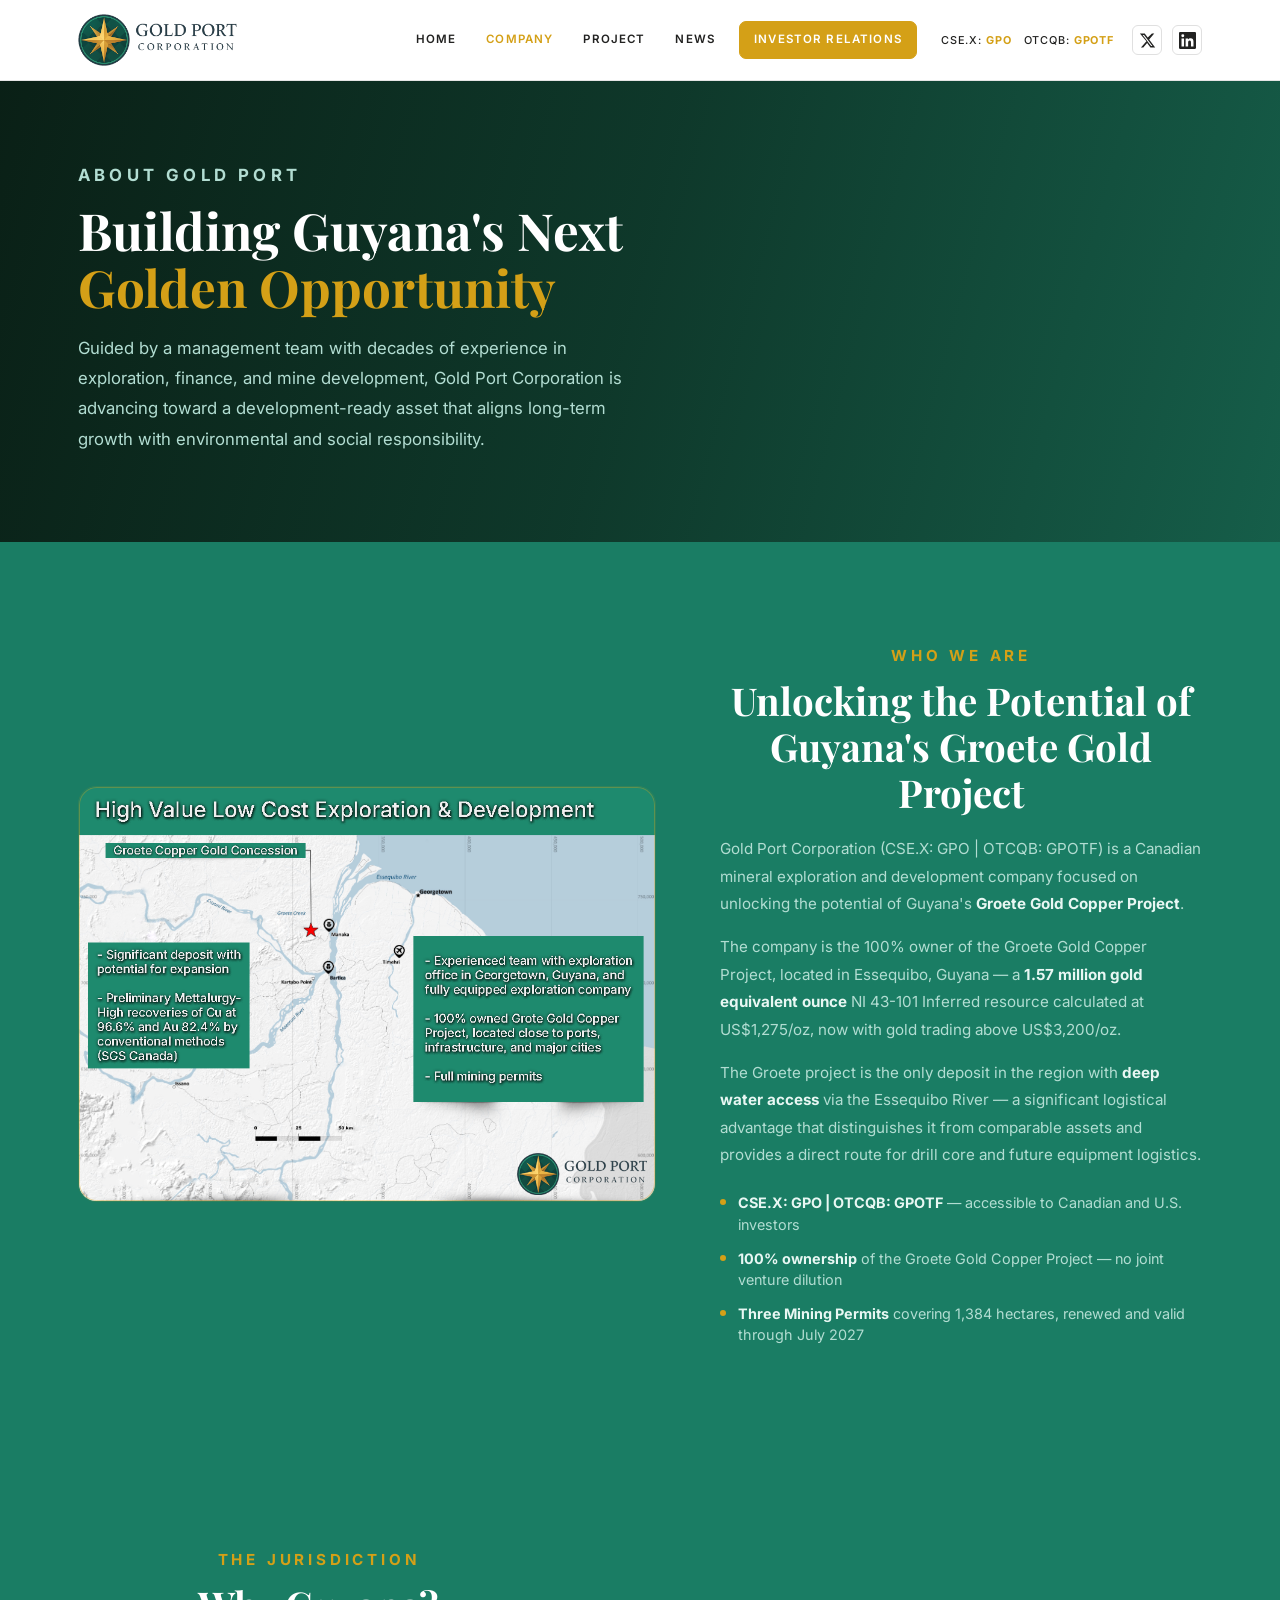
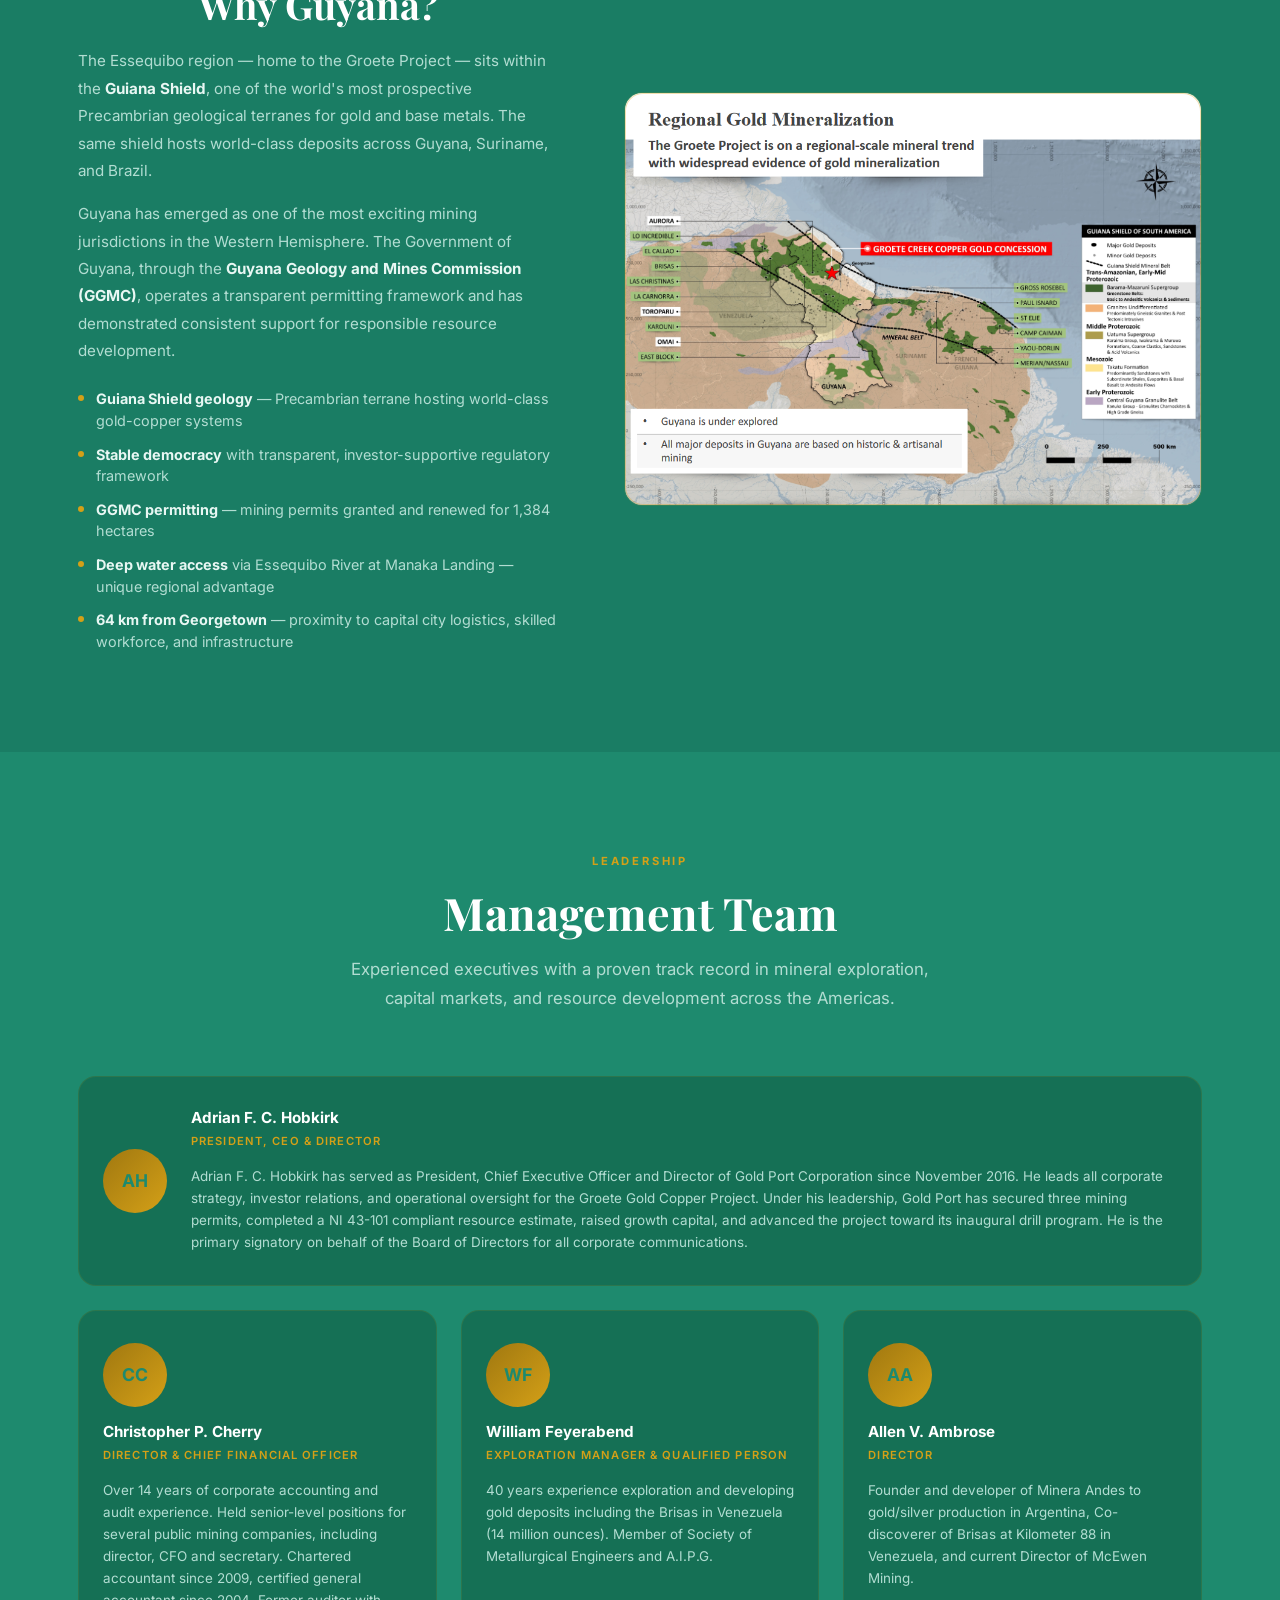
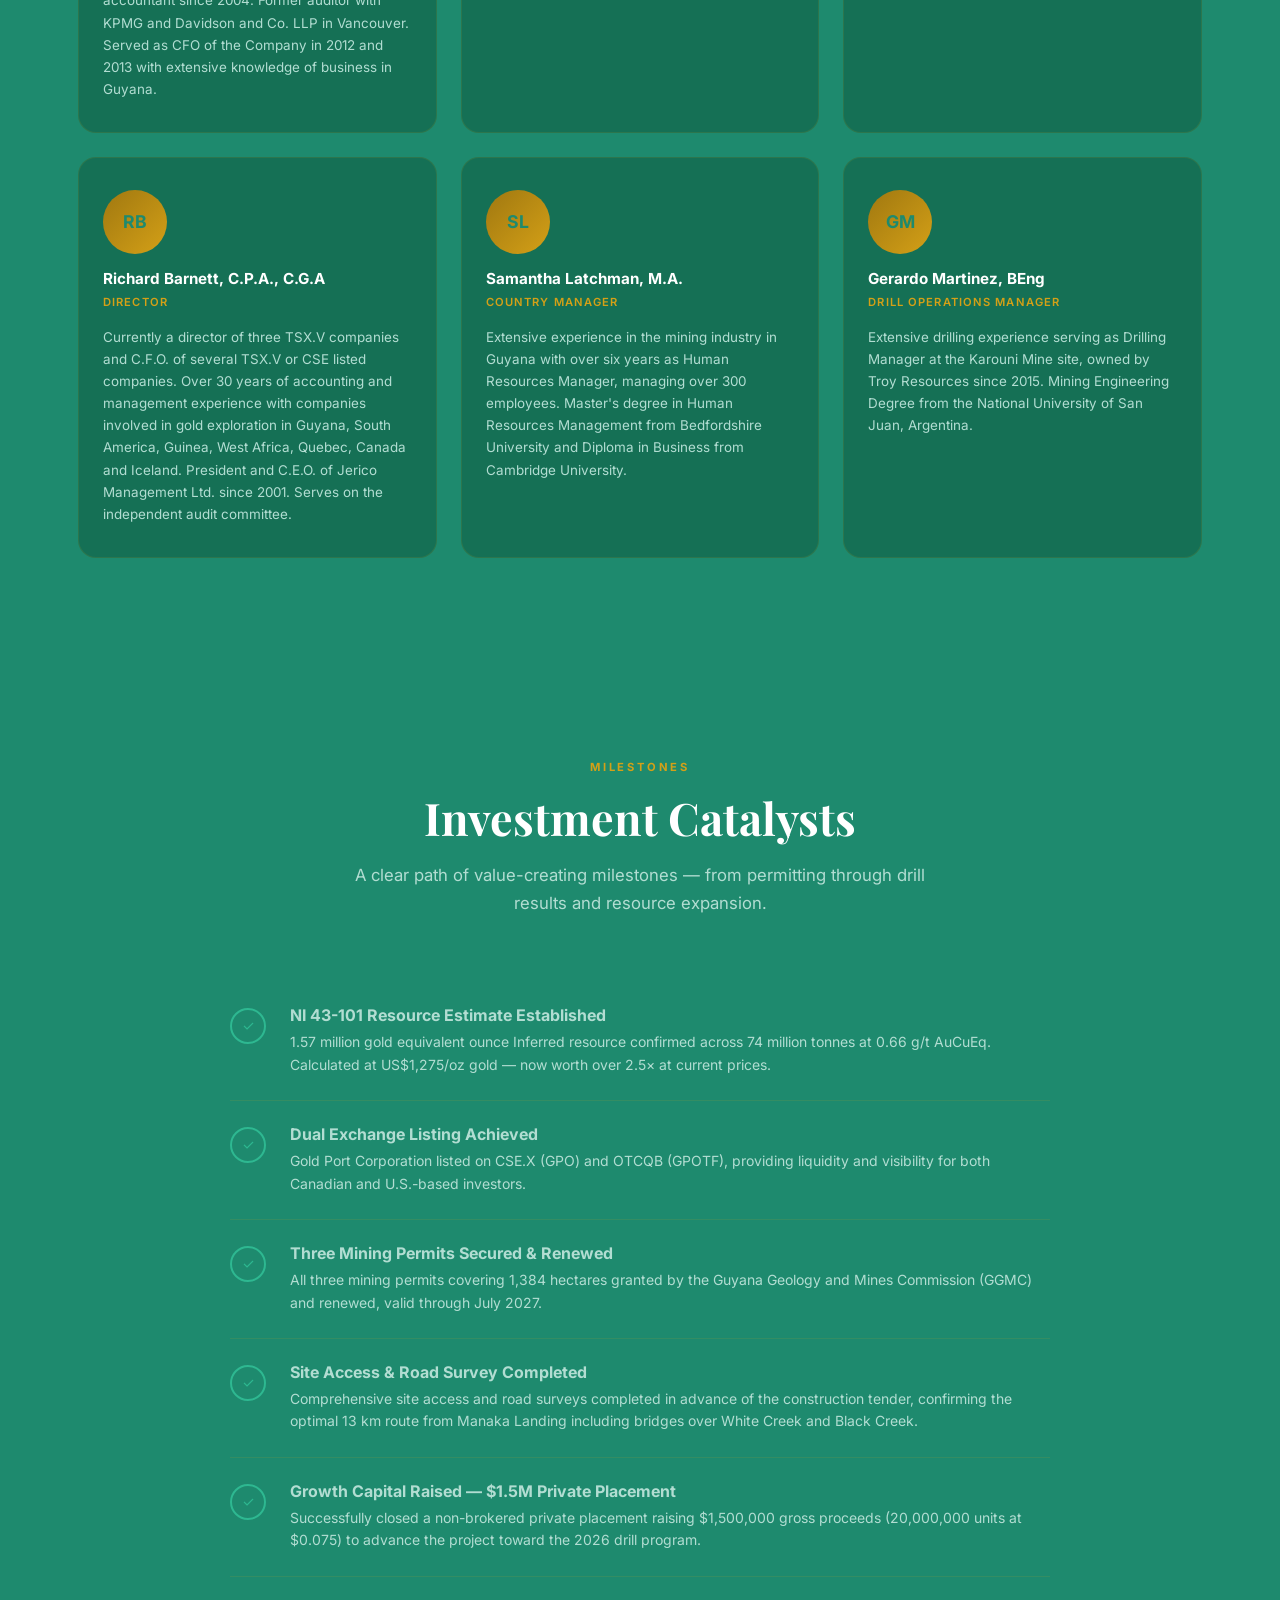
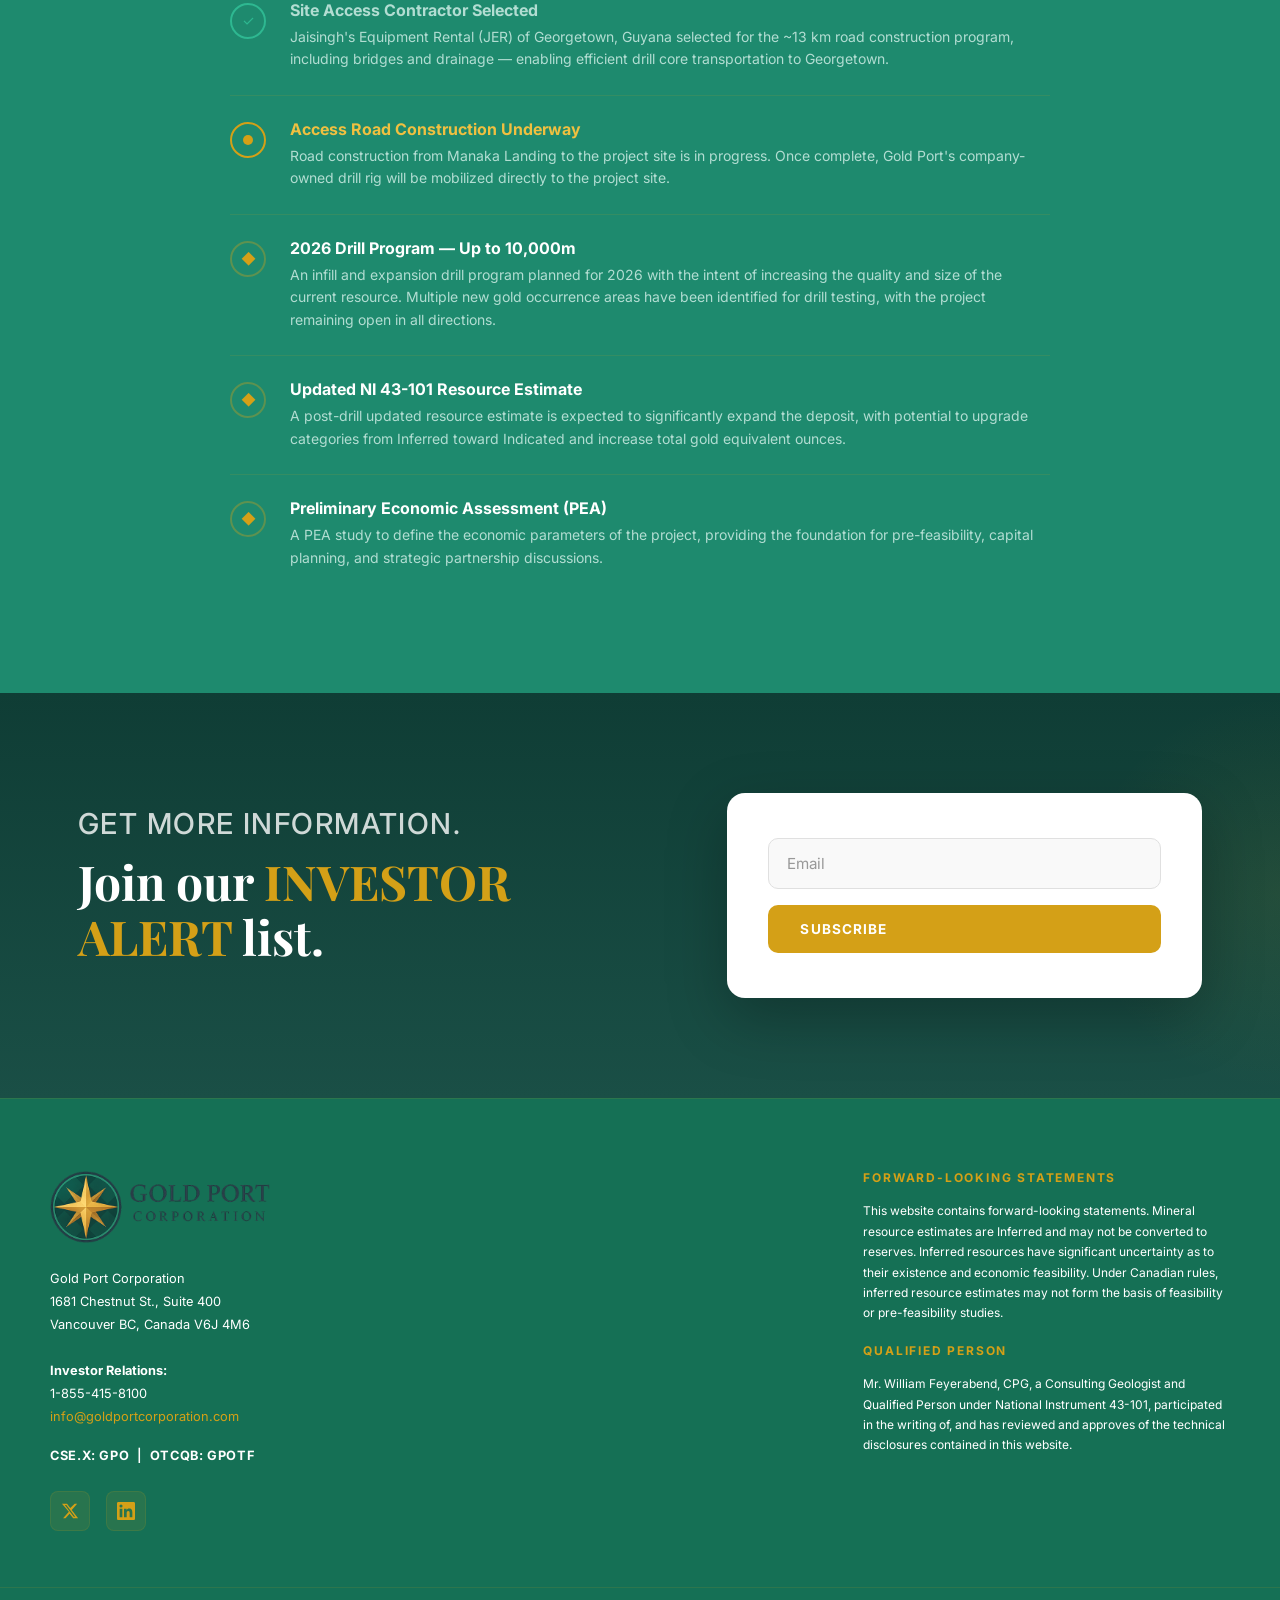
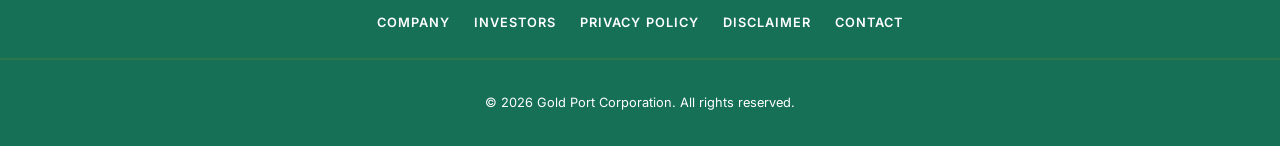
==== company.html @ 893bbd2f "Initial commit: Goldport website" ====
<!DOCTYPE html>
<html lang="en">
<head>
  <meta charset="UTF-8" />
  <meta name="viewport" content="width=device-width, initial-scale=1.0" />
  <title>Company | GOLDPORT CORPORATION | Guyana Gold | Junior Mining Exploration</title>
  <meta name="description" content="Gold Port Corporation — building a world-class gold-copper company in Guyana's Essequibo region. Meet the management team and learn about our investment catalysts." />
  <link rel="preconnect" href="https://fonts.googleapis.com" />
  <link rel="preconnect" href="https://fonts.gstatic.com" crossorigin />
  <link href="https://fonts.googleapis.com/css2?family=Inter:wght@300;400;500;600;700&family=Playfair+Display:wght@600;700;800&display=swap" rel="stylesheet" />
  <link rel="stylesheet" href="style.css" />
</head>
<body>

  <!-- HEADER -->
  <header class="site-header" id="site-header">
    <div class="container header-inner">
      <a href="index.html" class="logo">
        <img src="Logo.png" alt="Gold Port Corporation" height="52" />
      </a>
      <nav class="main-nav" id="main-nav">
        <ul>
          <li><a href="index.html">Home</a></li>
          <li><a href="company.html" class="active">Company</a></li>
          <li><a href="projects.html">Project</a></li>
          <li><a href="news.html">News</a></li>
          <li><a href="contact.html" class="nav-cta">Investor Relations</a></li>
        </ul>
      </nav>
      <div class="header-right">
        <div class="header-stocks">
          <span>CSE.X: <strong>GPO</strong></span>
          <span>OTCQB: <strong>GPOTF</strong></span>
        </div>
        <div class="header-socials">
          <a href="https://twitter.com/goldportcorp" target="_blank" rel="noopener" aria-label="X / Twitter">
            <svg width="17" height="17" viewBox="0 0 24 24" fill="currentColor"><path d="M18.244 2.25h3.308l-7.227 8.26 8.502 11.24H16.17l-4.714-6.231-5.401 6.231H2.746l7.73-8.835L1.254 2.25H8.08l4.259 5.63L18.244 2.25Zm-1.161 17.52h1.833L7.084 4.126H5.117L17.083 19.77Z"/></svg>
          </a>
          <a href="https://linkedin.com/company/goldport-corporation" target="_blank" rel="noopener" aria-label="LinkedIn">
            <svg width="17" height="17" viewBox="0 0 24 24" fill="currentColor"><path d="M20.447 20.452h-3.554v-5.569c0-1.328-.027-3.037-1.852-3.037-1.853 0-2.136 1.445-2.136 2.939v5.667H9.351V9h3.414v1.561h.046c.477-.9 1.637-1.85 3.37-1.85 3.601 0 4.267 2.37 4.267 5.455v6.286ZM5.337 7.433a2.062 2.062 0 0 1-2.063-2.065 2.064 2.064 0 1 1 2.063 2.065Zm1.782 13.019H3.555V9h3.564v11.452ZM22.225 0H1.771C.792 0 0 .774 0 1.729v20.542C0 23.227.792 24 1.771 24h20.451C23.2 24 24 23.227 24 22.271V1.729C24 .774 23.2 0 22.222 0h.003Z"/></svg>
          </a>
        </div>
      </div>
      <button class="nav-toggle" id="nav-toggle" aria-label="Open menu">
        <span></span><span></span><span></span>
      </button>
    </div>
  </header>

  <!-- PAGE HERO -->
  <section class="page-hero">
    <div class="page-hero-bg">
      <img src="https://images.unsplash.com/photo-1516026672322-bc52d61a55d5?w=1600&q=80&auto=format&fit=crop" alt="Essequibo River, Guyana" loading="eager" class="clickable-image" data-modal="modal-hero-company" style="cursor: pointer;" />
      <div class="page-hero-overlay"></div>
    </div>
    <div class="container page-hero-content">
      <p class="eyebrow">About Gold Port</p>
      <h1>Building Guyana's Next<br><span class="gold-text">Golden Opportunity</span></h1>
      <p>Guided by a management team with decades of experience in exploration, finance, and mine development, Gold Port Corporation is advancing toward a development-ready asset that aligns long-term growth with environmental and social responsibility.</p>
    </div>
  </section>

  <!-- ABOUT -->
  <section class="section guyana" id="about">
    <div class="container">
      <div class="guyana-layout">
        <div class="guyana-img-wrap">
          <img src="GPO-Regional-Deposits-updated (1).png" alt="Regional Deposits Map" loading="lazy" style="max-width: 100%; height: auto; object-fit: contain; cursor: pointer;" class="clickable-image" data-modal="deposits-modal" />
        </div>
        <!-- Deposits Modal -->
        <div id="deposits-modal" class="modal">
          <span class="modal-close">&times;</span>
          <img class="modal-content" src="GPO-Regional-Deposits-updated (1).png" alt="Regional Deposits Map" />
        </div>
        <div class="guyana-text">
          <p class="eyebrow">Who We Are</p>
          <h2>Unlocking the Potential of Guyana's Groete Gold Project</h2>
          <p>Gold Port Corporation (CSE.X: GPO | OTCQB: GPOTF) is a Canadian mineral exploration and development company focused on unlocking the potential of Guyana's <strong>Groete Gold Copper Project</strong>.</p>
          <p>The company is the 100% owner of the Groete Gold Copper Project, located in Essequibo, Guyana — a <strong>1.57 million gold equivalent ounce</strong> NI 43-101 Inferred resource calculated at US$1,275/oz, now with gold trading above US$3,200/oz.</p>
          <p>The Groete project is the only deposit in the region with <strong>deep water access</strong> via the Essequibo River — a significant logistical advantage that distinguishes it from comparable assets and provides a direct route for drill core and future equipment logistics.</p>
          <div class="guyana-bullets">
            <div class="g-bullet"><span class="g-bullet-dot"></span><span><strong>CSE.X: GPO | OTCQB: GPOTF</strong> — accessible to Canadian and U.S. investors</span></div>
            <div class="g-bullet"><span class="g-bullet-dot"></span><span><strong>100% ownership</strong> of the Groete Gold Copper Project — no joint venture dilution</span></div>
            <div class="g-bullet"><span class="g-bullet-dot"></span><span><strong>Three Mining Permits</strong> covering 1,384 hectares, renewed and valid through July 2027</span></div>
          </div>
        </div>
      </div>
    </div>
  </section>

  <!-- GUYANA JURISDICTION -->
  <section class="section dark-section" id="guyana">
    <div class="container">
      <div class="guyana-layout" style="direction:rtl">
        <div class="guyana-img-wrap" style="direction:ltr">
          <img src="GPO-Regional-Gold-Mineralization.png" alt="Regional Gold Mineralization Map" loading="lazy" style="max-width: 100%; height: auto; object-fit: contain; cursor: pointer;" class="clickable-image" data-modal="image-modal" />
        </div>
        <!-- Image Modal -->
        <div id="image-modal" class="modal">
          <span class="modal-close">&times;</span>
          <img class="modal-content" src="GPO-Regional-Gold-Mineralization.png" alt="Regional Gold Mineralization Map" />
        </div>
        <div class="guyana-text" style="direction:ltr">
          <p class="eyebrow">The Jurisdiction</p>
          <h2>Why Guyana?</h2>
          <p>The Essequibo region — home to the Groete Project — sits within the <strong>Guiana Shield</strong>, one of the world's most prospective Precambrian geological terranes for gold and base metals. The same shield hosts world-class deposits across Guyana, Suriname, and Brazil.</p>
          <p>Guyana has emerged as one of the most exciting mining jurisdictions in the Western Hemisphere. The Government of Guyana, through the <strong>Guyana Geology and Mines Commission (GGMC)</strong>, operates a transparent permitting framework and has demonstrated consistent support for responsible resource development.</p>
          <div class="guyana-bullets">
            <div class="g-bullet"><span class="g-bullet-dot"></span><span><strong>Guiana Shield geology</strong> — Precambrian terrane hosting world-class gold-copper systems</span></div>
            <div class="g-bullet"><span class="g-bullet-dot"></span><span><strong>Stable democracy</strong> with transparent, investor-supportive regulatory framework</span></div>
            <div class="g-bullet"><span class="g-bullet-dot"></span><span><strong>GGMC permitting</strong> — mining permits granted and renewed for 1,384 hectares</span></div>
            <div class="g-bullet"><span class="g-bullet-dot"></span><span><strong>Deep water access</strong> via Essequibo River at Manaka Landing — unique regional advantage</span></div>
            <div class="g-bullet"><span class="g-bullet-dot"></span><span><strong>64 km from Georgetown</strong> — proximity to capital city logistics, skilled workforce, and infrastructure</span></div>
          </div>
        </div>
      </div>
    </div>
  </section>

  <!-- MANAGEMENT TEAM -->
  <section class="section" id="team">
    <div class="container">
      <div class="section-header">
        <p class="eyebrow">Leadership</p>
        <h2>Management Team</h2>
        <p class="section-lead">Experienced executives with a proven track record in mineral exploration, capital markets, and resource development across the Americas.</p>
      </div>
      <div class="team-grid">
        <!-- CEO - wide card -->
        <div class="team-card wide-card">
          <div class="team-avatar">AH</div>
          <div>
            <h3>Adrian F. C. Hobkirk</h3>
            <span class="team-role">President, CEO &amp; Director</span>
            <p class="team-bio">Adrian F. C. Hobkirk has served as President, Chief Executive Officer and Director of Gold Port Corporation since November 2016. He leads all corporate strategy, investor relations, and operational oversight for the Groete Gold Copper Project. Under his leadership, Gold Port has secured three mining permits, completed a NI 43-101 compliant resource estimate, raised growth capital, and advanced the project toward its inaugural drill program. He is the primary signatory on behalf of the Board of Directors for all corporate communications.</p>
          </div>
        </div>
        <!-- Christopher P. Cherry CFO -->
        <div class="team-card">
          <div class="team-avatar">CC</div>
          <h3>Christopher P. Cherry</h3>
          <span class="team-role">Director &amp; Chief Financial Officer</span>
          <p class="team-bio">Over 14 years of corporate accounting and audit experience. Held senior-level positions for several public mining companies, including director, CFO and secretary. Chartered accountant since 2009, certified general accountant since 2004. Former auditor with KPMG and Davidson and Co. LLP in Vancouver. Served as CFO of the Company in 2012 and 2013 with extensive knowledge of business in Guyana.</p>
        </div>
        <!-- Exploration Manager & QP -->
        <div class="team-card">
          <div class="team-avatar">WF</div>
          <h3>William Feyerabend</h3>
          <span class="team-role">Exploration Manager &amp; Qualified Person</span>
          <p class="team-bio">40 years experience exploration and developing gold deposits including the Brisas in Venezuela (14 million ounces). Member of Society of Metallurgical Engineers and A.I.P.G.</p>
        </div>
        <!-- Allen V. Ambrose Director -->
        <div class="team-card">
          <div class="team-avatar">AA</div>
          <h3>Allen V. Ambrose</h3>
          <span class="team-role">Director</span>
          <p class="team-bio">Founder and developer of Minera Andes to gold/silver production in Argentina, Co-discoverer of Brisas at Kilometer 88 in Venezuela, and current Director of McEwen Mining.</p>
        </div>
        <!-- Richard Barnett Director -->
        <div class="team-card">
          <div class="team-avatar">RB</div>
          <h3>Richard Barnett, C.P.A., C.G.A</h3>
          <span class="team-role">Director</span>
          <p class="team-bio">Currently a director of three TSX.V companies and C.F.O. of several TSX.V or CSE listed companies. Over 30 years of accounting and management experience with companies involved in gold exploration in Guyana, South America, Guinea, West Africa, Quebec, Canada and Iceland. President and C.E.O. of Jerico Management Ltd. since 2001. Serves on the independent audit committee.</p>
        </div>
        <!-- Samantha Latchman Country Manager -->
        <div class="team-card">
          <div class="team-avatar">SL</div>
          <h3>Samantha Latchman, M.A.</h3>
          <span class="team-role">Country Manager</span>
          <p class="team-bio">Extensive experience in the mining industry in Guyana with over six years as Human Resources Manager, managing over 300 employees. Master's degree in Human Resources Management from Bedfordshire University and Diploma in Business from Cambridge University.</p>
        </div>
        <!-- Gerardo Martinez Drill Manager -->
        <div class="team-card">
          <div class="team-avatar">GM</div>
          <h3>Gerardo Martinez, BEng</h3>
          <span class="team-role">Drill Operations Manager</span>
          <p class="team-bio">Extensive drilling experience serving as Drilling Manager at the Karouni Mine site, owned by Troy Resources since 2015. Mining Engineering Degree from the National University of San Juan, Argentina.</p>
        </div>
      </div>
    </div>
  </section>

  <!-- CATALYSTS -->
  <section class="section dark-section catalysts" id="catalysts">
    <div class="container">
      <div class="section-header">
        <p class="eyebrow">Milestones</p>
        <h2>Investment Catalysts</h2>
        <p class="section-lead">A clear path of value-creating milestones — from permitting through drill results and resource expansion.</p>
      </div>
      <div class="catalyst-list">
        <div class="cat-item completed">
          <div class="cat-status">✓</div>
          <div class="cat-body">
            <h4>NI 43-101 Resource Estimate Established</h4>
            <p>1.57 million gold equivalent ounce Inferred resource confirmed across 74 million tonnes at 0.66 g/t AuCuEq. Calculated at US$1,275/oz gold — now worth over 2.5× at current prices.</p>
          </div>
        </div>
        <div class="cat-item completed">
          <div class="cat-status">✓</div>
          <div class="cat-body">
            <h4>Dual Exchange Listing Achieved</h4>
            <p>Gold Port Corporation listed on CSE.X (GPO) and OTCQB (GPOTF), providing liquidity and visibility for both Canadian and U.S.-based investors.</p>
          </div>
        </div>
        <div class="cat-item completed">
          <div class="cat-status">✓</div>
          <div class="cat-body">
            <h4>Three Mining Permits Secured &amp; Renewed</h4>
            <p>All three mining permits covering 1,384 hectares granted by the Guyana Geology and Mines Commission (GGMC) and renewed, valid through July 2027.</p>
          </div>
        </div>
        <div class="cat-item completed">
          <div class="cat-status">✓</div>
          <div class="cat-body">
            <h4>Site Access &amp; Road Survey Completed</h4>
            <p>Comprehensive site access and road surveys completed in advance of the construction tender, confirming the optimal 13 km route from Manaka Landing including bridges over White Creek and Black Creek.</p>
          </div>
        </div>
        <div class="cat-item completed">
          <div class="cat-status">✓</div>
          <div class="cat-body">
            <h4>Growth Capital Raised — $1.5M Private Placement</h4>
            <p>Successfully closed a non-brokered private placement raising $1,500,000 gross proceeds (20,000,000 units at $0.075) to advance the project toward the 2026 drill program.</p>
          </div>
        </div>
        <div class="cat-item completed">
          <div class="cat-status">✓</div>
          <div class="cat-body">
            <h4>Site Access Contractor Selected</h4>
            <p>Jaisingh's Equipment Rental (JER) of Georgetown, Guyana selected for the ~13 km road construction program, including bridges and drainage — enabling efficient drill core transportation to Georgetown.</p>
          </div>
        </div>
        <div class="cat-item active">
          <div class="cat-status"><span class="pulse"></span></div>
          <div class="cat-body">
            <h4>Access Road Construction Underway</h4>
            <p>Road construction from Manaka Landing to the project site is in progress. Once complete, Gold Port's company-owned drill rig will be mobilized directly to the project site.</p>
          </div>
        </div>
        <div class="cat-item upcoming">
          <div class="cat-status">◆</div>
          <div class="cat-body">
            <h4>2026 Drill Program — Up to 10,000m</h4>
            <p>An infill and expansion drill program planned for 2026 with the intent of increasing the quality and size of the current resource. Multiple new gold occurrence areas have been identified for drill testing, with the project remaining open in all directions.</p>
          </div>
        </div>
        <div class="cat-item upcoming">
          <div class="cat-status">◆</div>
          <div class="cat-body">
            <h4>Updated NI 43-101 Resource Estimate</h4>
            <p>A post-drill updated resource estimate is expected to significantly expand the deposit, with potential to upgrade categories from Inferred toward Indicated and increase total gold equivalent ounces.</p>
          </div>
        </div>
        <div class="cat-item upcoming">
          <div class="cat-status">◆</div>
          <div class="cat-body">
            <h4>Preliminary Economic Assessment (PEA)</h4>
            <p>A PEA study to define the economic parameters of the project, providing the foundation for pre-feasibility, capital planning, and strategic partnership discussions.</p>
          </div>
        </div>
      </div>
    </div>
  </section>

  <!-- INVESTOR ALERT SECTION -->
  <section class="investor-alert">
    <div class="container investor-alert-inner">
      <div class="investor-alert-content">
        <h2>Get more information.</h2>
        <h3>Join our <span class="highlight">INVESTOR ALERT</span> list.</h3>
      </div>
      <div class="investor-alert-form">
        <form>
          <input type="email" placeholder="Email" required />
          <button type="submit" class="btn btn-subscribe">SUBSCRIBE</button>
        </form>
      </div>
    </div>
  </section>

  <!-- Hero Image Modal -->
  <div id="modal-hero-company" class="modal">
    <span class="modal-close">&times;</span>
    <img class="modal-content" src="https://images.unsplash.com/photo-1516026672322-bc52d61a55d5?w=1600&q=80&auto=format&fit=crop" alt="Essequibo River, Guyana" />
  </div>

  <!-- FOOTER -->
  <footer class="site-footer">
    <div class="container footer-top">
      <div class="footer-brand">
        <a href="index.html" class="logo"><img src="Logo.png" alt="Gold Port Corporation" /></a>
        <p>Gold Port Corporation<br>1681 Chestnut St., Suite 400<br>Vancouver BC, Canada V6J 4M6<br><br><strong>Investor Relations:</strong><br>1-855-415-8100<br><a href="mailto:info@goldportcorporation.com">info@goldportcorporation.com</a></p>
        <p class="footer-stocks"><strong>CSE.X: GPO</strong> &nbsp;|&nbsp; <strong>OTCQB: GPOTF</strong></p>
        <div class="footer-socials">
          <a href="https://twitter.com/goldportcorp" target="_blank" rel="noopener" aria-label="X / Twitter">
            <svg width="17" height="17" viewBox="0 0 24 24" fill="currentColor"><path d="M18.244 2.25h3.308l-7.227 8.26 8.502 11.24H16.17l-4.714-6.231-5.401 6.231H2.746l7.73-8.835L1.254 2.25H8.08l4.259 5.63L18.244 2.25Zm-1.161 17.52h1.833L7.084 4.126H5.117L17.083 19.77Z"/></svg>
          </a>
          <a href="https://linkedin.com/company/goldport-corporation" target="_blank" rel="noopener" aria-label="LinkedIn">
            <svg width="17" height="17" viewBox="0 0 24 24" fill="currentColor"><path d="M20.447 20.452h-3.554v-5.569c0-1.328-.027-3.037-1.852-3.037-1.853 0-2.136 1.445-2.136 2.939v5.667H9.351V9h3.414v1.561h.046c.477-.9 1.637-1.85 3.37-1.85 3.601 0 4.267 2.37 4.267 5.455v6.286ZM5.337 7.433a2.062 2.062 0 0 1-2.063-2.065 2.064 2.064 0 1 1 2.063 2.065Zm1.782 13.019H3.555V9h3.564v11.452ZM22.225 0H1.771C.792 0 0 .774 0 1.729v20.542C0 23.227.792 24 1.771 24h20.451C23.2 24 24 23.227 24 22.271V1.729C24 .774 23.2 0 22.222 0h.003Z"/></svg>
          </a>
        </div>
      </div>
      <div class="footer-col footer-disclaimer-col">
        <h5>Forward-Looking Statements</h5>
        <p>This website contains forward-looking statements. Mineral resource estimates are Inferred and may not be converted to reserves. Inferred resources have significant uncertainty as to their existence and economic feasibility. Under Canadian rules, inferred resource estimates may not form the basis of feasibility or pre-feasibility studies.</p>
        <h5 style="margin-top: 20px;">Qualified Person</h5>
        <p>Mr. William Feyerabend, CPG, a Consulting Geologist and Qualified Person under National Instrument 43-101, participated in the writing of, and has reviewed and approves of the technical disclosures contained in this website.</p>
      </div>
    </div>
    <div class="footer-links-section">
      <div class="container">
        <div class="footer-links">
          <a href="company.html">Company</a>
          <a href="contact.html">Investors</a>
          <a href="#">Privacy Policy</a>
          <a href="#">Disclaimer</a>
          <a href="contact.html">Contact</a>
        </div>
      </div>
    </div>
    <div class="footer-bottom">
      <div class="container">
        <p>&copy; 2026 Gold Port Corporation. All rights reserved.</p>
      </div>
    </div>
  </footer>

  <script src="script.js"></script>
</body>
</html>
---- style.css ----
/* ============================================================
   GOLDPORT CORPORATION — Investor Website
   Color Scheme: Teal Green (#1e8a6e) + Gold
   ============================================================ */

/* ---- Variables ------------------------------------------- */
:root {
  /* Teal-Green Palette — based on #1e8a6e */
  --bg:          #1e8a6e;   /* main background            */
  --bg-2:        #1a7d64;   /* alternate section bg       */
  --bg-3:        #157055;   /* card / input backgrounds   */
  --bg-4:        #22977a;   /* lighter highlight bg       */
  --green-mid:   #1e8a6e;   /* primary brand green        */
  --green-light: #2eb891;   /* hover / lighter teal       */

  /* Golds */
  --gold:        #d4a017;
  --gold-light:  #f0c040;
  --gold-pale:   #fae7a0;
  --gold-dark:   #a07810;
  --gold-muted:  rgba(212,160,23,0.15);

  /* Text — light on teal backgrounds */
  --white:       #ffffff;
  --text:        #e8f7f3;
  --text-muted:  #b2ddd2;
  --text-dim:    #7ec4b4;

  /* Utility */
  --border:      rgba(212,160,23,0.12);
  --border-g:    rgba(212,160,23,0.35);
  --radius:      10px;
  --radius-lg:   18px;
  --shadow:      0 8px 40px rgba(0,0,0,0.5);
  --shadow-g:    0 8px 32px rgba(212,160,23,0.2);

  --font:        'Inter', 'Open Sans', sans-serif;
  --font-serif:  'Playfair Display', Georgia, serif;
  --max:         1180px;
  --ease:        0.25s ease;
}

/* ---- Reset ----------------------------------------------- */
*, *::before, *::after { box-sizing: border-box; margin: 0; padding: 0; }
html { scroll-behavior: smooth; font-size: 16px; }
body {
  font-family: var(--font);
  background: var(--bg);
  color: var(--text);
  line-height: 1.7;
  overflow-x: hidden;
}
a { color: var(--gold); text-decoration: none; transition: color var(--ease); }
a:hover { color: var(--gold-light); }
img { display: block; max-width: 100%; }
ul { list-style: none; }
h1,h2,h3,h4,h5 { line-height: 1.2; color: var(--white); }
h1,h2 { font-family: var(--font-serif); }

/* ---- Layout --------------------------------------------- */
.container {
  max-width: var(--max);
  margin: 0 auto;
  padding: 0 28px;
}
.section { padding: 100px 0; }
.dark-section { background: var(--bg-2); }

/* ---- Section Headers ------------------------------------ */
.section-header { text-align: center; margin-bottom: 64px; }
.eyebrow {
  font-size: 0.7rem;
  font-weight: 700;
  letter-spacing: 0.25em;
  text-transform: uppercase;
  color: var(--gold);
  margin-bottom: 14px;
  display: block;
}
.eyebrow.light { color: var(--gold-light); }
.section-header h2 {
  font-size: clamp(1.9rem, 3.5vw, 2.8rem);
  font-weight: 700;
  margin-bottom: 16px;
}
.section-lead {
  font-size: 1.05rem;
  color: var(--text-muted);
  max-width: 620px;
  margin: 0 auto;
}
.gold-text { color: var(--gold); }
.white-text { color: var(--white); }
.gold { color: var(--gold-light); font-weight: 600; }

/* ---- Buttons -------------------------------------------- */
.btn {
  display: inline-flex;
  align-items: center;
  gap: 8px;
  padding: 16px 40px;
  border-radius: var(--radius);
  font-family: var(--font);
  font-weight: 600;
  font-size: 0.9rem;
  letter-spacing: 0.04em;
  border: 2px solid transparent;
  cursor: pointer;
  transition: all var(--ease);
  white-space: nowrap;
}
.btn-gold {
  background: var(--gold);
  color: var(--white);
  border-color: var(--gold);
  font-weight: 700;
}
.btn-gold:hover {
  background: var(--gold-light);
  border-color: var(--gold-light);
  color: var(--white);
  box-shadow: var(--shadow-g);
  transform: translateY(-2px);
}
.btn-ghost {
  background: transparent;
  color: var(--white);
  border-color: rgba(255,255,255,0.5);
}
.btn-ghost:hover {
  border-color: var(--gold);
  color: var(--gold);
  background: rgba(212,160,23,0.1);
}
.btn-outline {
  background: transparent;
  color: var(--gold);
  border-color: var(--gold);
}
.btn-outline:hover {
  background: var(--gold);
  color: var(--bg);
}
.btn-full { width: 100%; justify-content: center; }
.btn-sm { padding: 10px 22px; font-size: 0.8rem; }

/* ============================================================
   ANNOUNCEMENT BAR
   ============================================================ */
.announcement-bar { display: none; }
.announce-inner {
  display: flex;
  align-items: center;
  justify-content: center;
  gap: 10px;
}
.announce-dot {
  width: 7px; height: 7px;
  border-radius: 50%;
  background: var(--gold);
  flex-shrink: 0;
  animation: pulse-dot 2s infinite;
}
@keyframes pulse-dot {
  0%,100% { opacity: 1; transform: scale(1); }
  50% { opacity: 0.5; transform: scale(0.8); }
}
.announcement-bar p {
  font-size: 0.83rem;
  color: var(--text-muted);
  text-align: center;
}
.announcement-bar p strong { color: var(--gold-light); }
.announcement-bar a { color: var(--gold); font-weight: 600; }

/* ============================================================
   HEADER
   ============================================================ */
.site-header {
  position: fixed;
  top: 0; left: 0; right: 0;
  z-index: 900;
  background: #ffffff;
  border-bottom: 1px solid #e5e5e5;
  transition: all var(--ease);
}
.site-header.scrolled {
  box-shadow: 0 2px 20px rgba(0,0,0,0.1);
  border-bottom-color: #d4a017;
}
.header-inner {
  display: flex;
  align-items: center;
  gap: 24px;
  padding-top: 14px;
  padding-bottom: 14px;
}

/* Logo */
.logo {
  display: flex;
  align-items: center;
  text-decoration: none;
  flex-shrink: 0;
  line-height: 1;
}
.logo svg { display: block; }

/* Nav */
.main-nav { margin-left: auto; }
.main-nav ul { display: flex; align-items: center; gap: 2px; }
.main-nav a {
  display: block;
  padding: 8px 14px;
  font-size: 0.72rem;
  font-weight: 600;
  letter-spacing: 0.1em;
  text-transform: uppercase;
  color: #222221;
  border-radius: 7px;
  transition: all var(--ease);
}
.main-nav a:hover { color: var(--gold); background: rgba(212,160,23,0.08); }
.main-nav a.active { color: var(--gold); }
.nav-cta {
  background: var(--gold) !important;
  border: 1px solid var(--gold) !important;
  color: #fff !important;
  margin-left: 8px !important;
}
.nav-cta:hover {
  background: var(--gold-dark) !important;
  border-color: var(--gold-dark) !important;
  color: #fff !important;
}

/* Header right group */
.header-right {
  display: flex;
  align-items: center;
  gap: 18px;
  flex-shrink: 0;
}

/* Header stocks */
.header-stocks {
  display: flex;
  gap: 12px;
  flex-shrink: 0;
}
.header-stocks span {
  font-size: 0.68rem;
  font-weight: 500;
  letter-spacing: 0.08em;
  text-transform: uppercase;
  color: #222221;
}
.header-stocks strong { color: var(--gold); font-weight: 700; }

/* Social icons */
.header-socials {
  display: flex;
  align-items: center;
  gap: 10px;
}
.header-socials a {
  display: flex;
  align-items: center;
  justify-content: center;
  width: 30px; height: 30px;
  border-radius: 6px;
  color: #222221;
  border: 1px solid #e0e0e0;
  transition: all var(--ease);
}
.header-socials a:hover {
  background: #222221;
  color: #fff;
  border-color: #222221;
}

/* Mobile toggle */
.nav-toggle {
  display: none;
  flex-direction: column;
  gap: 5px;
  background: none;
  border: none;
  cursor: pointer;
  padding: 6px;
  margin-left: auto;
}
.nav-toggle span {
  display: block;
  width: 22px; height: 2px;
  background: var(--gold);
  border-radius: 2px;
  transition: all var(--ease);
}

/* ============================================================
   HERO
   ============================================================ */
.hero {
  position: relative;
  min-height: 100vh;
  display: flex;
  align-items: center;
  padding: 140px 0 100px;
  overflow: hidden;
}
.hero-bg {
  position: absolute;
  inset: 0;
  z-index: 0;
}
.hero-video {
  width: 100%; height: 100%;
  object-fit: cover;
  object-position: center;
  display: block;
}
.hero-img {
  width: 100%; height: 100%;
  object-fit: cover;
  object-position: center;
}
.hero-gradient { display: none; }
.hero-content {
  position: relative;
  z-index: 1;
  max-width: 680px;
  text-align: center;
  margin-left: auto;
  margin-right: auto;
}
.hero-badge {
  display: inline-flex;
  align-items: center;
  gap: 8px;
  background: var(--gold-muted);
  border: 1px solid var(--border-g);
  border-radius: 30px;
  padding: 6px 16px;
  font-size: 0.72rem;
  font-weight: 600;
  letter-spacing: 0.12em;
  color: var(--gold);
  text-transform: uppercase;
  margin-bottom: 24px;
}
.badge-dot {
  width: 6px; height: 6px;
  border-radius: 50%;
  background: var(--gold);
}
.hero-title {
  font-size: clamp(2.4rem, 5.5vw, 4.2rem);
  font-weight: 700;
  line-height: 1.15;
  margin-bottom: 24px;
  letter-spacing: -0.01em;
}
.hero-sub {
  font-size: 1.05rem;
  color: var(--text-muted);
  line-height: 1.8;
  margin-bottom: 40px;
  max-width: 580px;
  margin-left: auto;
  margin-right: auto;
}
.hero-sub strong { color: var(--text); }
.hero-actions { display: flex; gap: 16px; flex-wrap: wrap; margin-bottom: 56px; justify-content: center; }
.hero-stats {
  display: flex;
  align-items: center;
  gap: 0;
  background: rgba(255,255,255,0.03);
  border: 1px solid var(--border);
  border-radius: var(--radius-lg);
  overflow: hidden;
  backdrop-filter: blur(8px);
  max-width: 500px;
  margin: 0 auto;
  padding: 28px 0;
}
.hstat {
  flex: 1;
  padding: 12px 24px;
  text-align: center;
}
.hstat strong {
  display: block;
  font-family: var(--font);
  font-size: 0.95rem;
  font-weight: 600;
  color: var(--text-muted);
  line-height: 1;
  margin-bottom: 8px;
}
.hstat span {
  font-size: 1.6rem;
  font-weight: 700;
  letter-spacing: 0.06em;
  font-family: var(--font-serif);
}
.stock-ticker {
  color: var(--white) !important;
}
.hstat-divider {
  width: 1px;
  height: 50px;
  background: var(--border);
  flex-shrink: 0;
}
.hero-scroll {
  position: absolute;
  bottom: 40px;
  left: 50%;
  transform: translateX(-50%);
  z-index: 1;
  animation: bounce 2.5s ease-in-out infinite;
}
@keyframes bounce {
  0%,100% { transform: translateX(-50%) translateY(0); }
  50% { transform: translateX(-50%) translateY(10px); }
}

/* ============================================================
   THESIS / WHY INVEST
   ============================================================ */
.thesis { background: var(--bg); }
.thesis-grid {
  display: grid;
  grid-template-columns: repeat(2, 1fr);
  gap: 28px;
}
.thesis-card {
  position: relative;
  background: var(--bg-2);
  border: 1px solid var(--border);
  border-radius: var(--radius-lg);
  padding: 40px 36px;
  transition: all var(--ease);
  overflow: hidden;
}
.thesis-card::before {
  content: '';
  position: absolute;
  top: 0; left: 0; right: 0;
  height: 2px;
  background: linear-gradient(90deg, transparent, var(--gold), transparent);
  opacity: 0;
  transition: opacity var(--ease);
}
.thesis-card:hover { border-color: var(--border-g); transform: translateY(-4px); box-shadow: var(--shadow-g); }
.thesis-card:hover::before { opacity: 1; }
.tc-number {
  font-family: var(--font-serif);
  font-size: 4rem;
  font-weight: 700;
  color: var(--border-g);
  line-height: 1;
  margin-bottom: 8px;
}
.tc-icon { margin-bottom: 16px; }
.thesis-card h3 { font-family: var(--font); font-size: 1.15rem; font-weight: 700; margin-bottom: 14px; }
.thesis-card p { font-size: 0.925rem; color: var(--text-muted); line-height: 1.75; }
.thesis-card p strong { color: var(--white); }
.thesis-card p .gold { color: var(--gold-light); font-weight: 600; }

/* ============================================================
   RESOURCE SECTION
   ============================================================ */
.resource-section {
  position: relative;
  padding: 100px 0;
  overflow: hidden;
  text-align: center;
}
.resource-bg {
  position: absolute;
  inset: 0;
}
.resource-img { width: 100%; height: 100%; object-fit: cover; }
.resource-gradient {
  position: absolute;
  inset: 0;
  background: linear-gradient(to bottom,
    rgba(30,138,110,0.94) 0%,
    rgba(30,138,110,0.86) 50%,
    rgba(30,138,110,0.97) 100%);
}
.resource-inner {
  position: relative;
  z-index: 1;
  max-width: 820px;
}
.resource-title {
  font-size: clamp(1.8rem, 4vw, 2.8rem);
  font-weight: 700;
  margin-bottom: 40px;
  line-height: 1.3;
}
.resource-title .gold-text {
  font-size: 1.4em;
  display: block;
  margin-bottom: 8px;
}
.resource-description {
  font-size: 0.95rem;
  color: var(--text-muted);
  line-height: 1.8;
  margin-bottom: 48px;
  max-width: 780px;
  margin-left: auto;
  margin-right: auto;
}
.resource-description .gold-text {
  color: var(--gold);
  font-weight: 600;
}
.resource-chart {
  margin-bottom: 40px;
  border-radius: var(--radius-lg);
  overflow: hidden;
  border: 1px solid var(--border);
}
.chart-container {
  width: 100%;
  height: 400px;
  background: rgba(0,0,0,0.2);
}
.chart-container iframe {
  width: 100% !important;
  height: 100% !important;
  border: none;
}
.resource-note {
  font-size: 0.65rem;
  color: var(--text-dim);
  line-height: 1.6;
  max-width: 780px;
  margin: 24px auto 0;
  text-align: center;
}

/* ============================================================
   PRICE CALLOUT (Deprecated - kept for reference)
   ============================================================ */
.price-callout {
  position: relative;
  padding: 100px 0;
  overflow: hidden;
  text-align: center;
  display: none;
}
.price-callout-bg {
  position: absolute;
  inset: 0;
}
.price-img { width: 100%; height: 100%; object-fit: cover; }
.price-gradient {
  position: absolute;
  inset: 0;
  background: linear-gradient(to bottom,
    rgba(30,138,110,0.94) 0%,
    rgba(30,138,110,0.86) 50%,
    rgba(30,138,110,0.97) 100%);
}
.price-inner {
  position: relative;
  z-index: 1;
}
.price-title {
  font-size: clamp(2rem, 4vw, 3rem);
  font-weight: 700;
  margin-bottom: 56px;
}
.price-compare {
  display: flex;
  align-items: center;
  justify-content: center;
  gap: 40px;
  margin-bottom: 48px;
  flex-wrap: wrap;
}
.pc-box {
  display: flex;
  flex-direction: column;
  align-items: center;
  gap: 8px;
  background: rgba(255,255,255,0.03);
  border: 1px solid var(--border);
  border-radius: var(--radius-lg);
  padding: 36px 48px;
  min-width: 220px;
}
.pc-box.now { border-color: var(--gold); background: var(--gold-muted); }
.pc-label {
  font-size: 0.72rem;
  text-transform: uppercase;
  letter-spacing: 0.12em;
  color: var(--text-dim);
  font-weight: 600;
}
.pc-box strong {
  font-family: var(--font-serif);
  font-size: 2.8rem;
  font-weight: 700;
  color: var(--text-muted);
  line-height: 1;
}
.pc-box.now strong { color: var(--gold); }
.pc-box strong small { font-size: 1.2rem; font-family: var(--font); }
.pc-note { font-size: 0.72rem; color: var(--text-dim); }
.pc-arrow {
  display: flex;
  flex-direction: column;
  align-items: center;
  gap: 8px;
  color: var(--gold);
  font-family: var(--font-serif);
  font-weight: 700;
  font-size: 1.2rem;
}
.price-body {
  max-width: 680px;
  margin: 0 auto 40px;
  font-size: 1.025rem;
  color: var(--text-muted);
  line-height: 1.8;
}

/* ============================================================
   PROJECT
   ============================================================ */
.project { background: var(--bg); }
.project-layout {
  display: grid;
  grid-template-columns: 1.2fr 1fr;
  gap: 56px;
  margin-bottom: 60px;
  align-items: start;
}
.project-img-wrap {
  position: relative;
  border-radius: var(--radius-lg);
  overflow: hidden;
  border: 1px solid var(--border);
}
.project-img-wrap img {
  width: 100%;
  height: 340px;
  object-fit: cover;
}
.project-img-overlay {
  position: absolute;
  bottom: 0; left: 0; right: 0;
  background: linear-gradient(to top, rgba(10,26,15,0.9), transparent);
  padding: 24px 20px 20px;
  display: flex;
  gap: 24px;
}
.pimg-stat strong {
  display: block;
  font-family: var(--font-serif);
  font-size: 1.3rem;
  color: var(--gold);
}
.pimg-stat span { font-size: 0.72rem; color: var(--text-muted); }
.project-img-second {
  margin-top: 16px;
  border-radius: var(--radius-lg);
  overflow: hidden;
  border: 1px solid var(--border);
}
.project-img-second img { width: 100%; height: 200px; object-fit: cover; }
.img-caption { font-size: 0.72rem; color: var(--text-dim); padding: 10px 14px; text-align: center; }

/* Resource block */
.resource-block {
  background: var(--bg-2);
  border: 1px solid var(--border);
  border-radius: var(--radius-lg);
  padding: 32px 28px;
  margin-bottom: 28px;
}
.resource-block h3 {
  font-family: var(--font);
  font-size: 1rem;
  font-weight: 700;
  margin-bottom: 20px;
  display: flex;
  align-items: center;
  gap: 12px;
}
.ni-badge {
  font-size: 0.62rem;
  font-weight: 700;
  letter-spacing: 0.1em;
  text-transform: uppercase;
  background: var(--gold-muted);
  border: 1px solid var(--border-g);
  color: var(--gold);
  border-radius: 4px;
  padding: 2px 8px;
}
.resource-row {
  display: flex;
  justify-content: space-between;
  align-items: center;
  padding: 10px 0;
  border-bottom: 1px solid rgba(255,255,255,0.04);
  font-size: 0.9rem;
}
.resource-row:last-child { border-bottom: none; }
.resource-row span { color: var(--text-muted); }
.resource-row strong { color: var(--white); }
.resource-row.highlight {
  background: var(--gold-muted);
  border-radius: var(--radius);
  padding: 12px 14px;
  border-bottom: none;
  margin: -2px -4px 8px;
}
.resource-row.highlight span { color: var(--text); font-weight: 500; }
.resource-row.highlight strong { color: var(--gold); font-size: 1rem; }
.resource-note {
  font-size: 0.72rem;
  color: var(--text-dim);
  margin-top: 12px;
  font-style: italic;
}

/* Quick Facts Section */
.quick-facts-section {
  background: linear-gradient(135deg, var(--bg) 0%, var(--bg-2) 100%);
  padding: 60px 0;
}
.quick-facts-grid {
  display: grid;
  grid-template-columns: repeat(4, 1fr);
  gap: 24px;
}
.quick-fact {
  text-align: center;
  padding: 32px 24px;
  background: var(--bg-2);
  border: 1px solid var(--border);
  border-radius: var(--radius-lg);
  transition: all var(--ease);
}
.quick-fact:hover {
  border-color: var(--border-g);
  transform: translateY(-4px);
  box-shadow: var(--shadow-g);
}
.qf-number {
  font-family: var(--font-serif);
  font-size: 2.8rem;
  font-weight: 700;
  color: var(--gold);
  margin-bottom: 8px;
  line-height: 1;
}
.qf-label {
  font-size: 0.9rem;
  color: var(--text-muted);
  line-height: 1.6;
}

/* Project Overview Section */
.project-overview {
  background: var(--bg);
}
.overview-grid {
  display: grid;
  grid-template-columns: repeat(2, 1fr);
  gap: 40px;
}
.overview-item {
  padding: 32px;
  background: var(--bg-2);
  border-radius: var(--radius-lg);
  border: 1px solid var(--border);
  transition: all var(--ease);
}
.overview-item:hover {
  border-color: var(--border-g);
  background: var(--bg-3);
  box-shadow: var(--shadow-g);
}
.overview-item h3 {
  font-size: 1.1rem;
  font-weight: 700;
  margin-bottom: 16px;
  color: var(--white);
}
.overview-item p {
  font-size: 0.95rem;
  color: var(--text-muted);
  line-height: 1.7;
}

/* Resource Details Section */
.resource-details {
  background: var(--bg-2);
}
.resource-block {
  background: var(--bg);
  border: 1px solid var(--border);
  border-radius: var(--radius-lg);
  padding: 48px 40px;
}
.resource-grid {
  display: grid;
  grid-template-columns: repeat(3, 1fr);
  gap: 32px;
  margin-bottom: 32px;
}
.resource-item {
  padding: 24px;
  background: var(--bg-2);
  border-radius: var(--radius);
  text-align: center;
  border: 1px solid var(--border);
}
.res-label {
  font-size: 0.75rem;
  text-transform: uppercase;
  letter-spacing: 0.1em;
  color: var(--text-dim);
  font-weight: 700;
  margin-bottom: 12px;
}
.res-value {
  font-family: var(--font-serif);
  font-size: 1.6rem;
  font-weight: 700;
  color: var(--gold);
}

/* Permits Section */
.permits-section {
  background: var(--bg);
}
.permits-grid {
  display: grid;
  grid-template-columns: repeat(3, 1fr);
  gap: 24px;
}
.permit-card {
  background: var(--bg-2);
  border: 1px solid var(--border);
  border-radius: var(--radius-lg);
  padding: 32px 28px;
  transition: all var(--ease);
  display: flex;
  flex-direction: column;
}
.permit-card:hover {
  border-color: var(--border-g);
  transform: translateY(-3px);
  box-shadow: var(--shadow-g);
}
.permit-icon {
  width: 60px;
  height: 60px;
  border-radius: 12px;
  background: rgba(212, 160, 23, 0.1);
  display: flex;
  align-items: center;
  justify-content: center;
  margin-bottom: 20px;
}
.permit-card h4 {
  font-size: 1rem;
  margin-bottom: 12px;
  color: var(--white);
}
.permit-card p {
  font-size: 0.9rem;
  color: var(--text-muted);
  line-height: 1.6;
  flex: 1;
}
.permit-highlight {
  font-weight: 700;
  color: var(--gold);
  margin-top: 12px;
  font-size: 0.85rem;
}

/* Exploration History / Timeline */
.exploration-history {
  background: var(--bg-2);
}
.timeline {
  position: relative;
  padding: 40px 0;
}
.timeline::before {
  content: '';
  position: absolute;
  left: 50%;
  transform: translateX(-50%);
  width: 2px;
  height: 100%;
  background: linear-gradient(180deg, var(--border-g) 0%, var(--border) 100%);
}
.timeline-item {
  position: relative;
  margin-bottom: 40px;
  display: flex;
  gap: 40px;
  align-items: flex-start;
}
.timeline-item:nth-child(odd) {
  flex-direction: row-reverse;
}
.timeline-item:nth-child(odd) .timeline-content {
  text-align: right;
}
.timeline-dot {
  position: absolute;
  left: 50%;
  transform: translateX(-50%);
  width: 16px;
  height: 16px;
  border-radius: 50%;
  background: var(--gold);
  border: 3px solid var(--bg-2);
  flex-shrink: 0;
  top: 8px;
  box-shadow: 0 0 0 4px var(--bg-2), 0 0 0 8px var(--gold-muted);
  transition: all var(--ease);
}
.timeline-item.active .timeline-dot {
  width: 24px;
  height: 24px;
  left: calc(50% - 4px);
  background: var(--gold-light);
  box-shadow: 0 0 0 4px var(--bg-2), 0 0 0 8px rgba(240, 192, 64, 0.2);
}
.timeline-content {
  flex: 1;
  max-width: 480px;
  padding: 24px;
  background: var(--bg);
  border: 1px solid var(--border);
  border-radius: var(--radius-lg);
  transition: all var(--ease);
}
.timeline-item:hover .timeline-content {
  border-color: var(--border-g);
  box-shadow: var(--shadow-g);
}
.timeline-year {
  font-family: var(--font-serif);
  font-size: 1.3rem;
  font-weight: 700;
  color: var(--gold);
  margin-bottom: 8px;
  display: block;
}
.timeline-text {
  font-size: 0.9rem;
  color: var(--text-muted);
  line-height: 1.7;
}
.timeline-text strong {
  color: var(--white);
}

/* Investment Thesis */
.investment-thesis {
  background: var(--bg);
}
.thesis-grid {
  display: grid;
  grid-template-columns: repeat(2, 1fr);
  gap: 28px;
}
.thesis-card {
  background: linear-gradient(135deg, var(--bg-2) 0%, var(--bg-3) 100%);
  border: 1px solid var(--border);
  border-radius: var(--radius-lg);
  padding: 32px;
  transition: all var(--ease);
}
.thesis-card:hover {
  border-color: var(--border-g);
  transform: translateY(-4px);
  box-shadow: var(--shadow-g);
}
.thesis-card h3 {
  font-size: 1.1rem;
  margin-bottom: 16px;
  color: var(--white);
}
.thesis-card p {
  font-size: 0.95rem;
  color: var(--text-muted);
  line-height: 1.7;
}

/* Visual Showcase Gallery */
.visual-showcase {
  background: var(--bg-2);
}
.showcase-grid {
  display: grid;
  grid-template-columns: 2fr 1fr 1fr 1fr;
  gap: 16px;
  grid-auto-rows: 280px;
}
.showcase-item {
  position: relative;
  overflow: hidden;
  border-radius: var(--radius-lg);
  border: 1px solid var(--border);
  cursor: pointer;
  transition: all 0.35s cubic-bezier(0.4, 0, 0.2, 1);
  group: 1;
}
.showcase-item:hover {
  transform: scale(1.04);
  border-color: var(--border-g);
  box-shadow: var(--shadow-g);
}
.showcase-item.large {
  grid-column: span 2;
  grid-row: span 2;
}
.showcase-item img {
  width: 100%;
  height: 100%;
  object-fit: cover;
  transition: transform 0.4s ease;
}
.showcase-item:hover img {
  transform: scale(1.08);
}
.showcase-overlay {
  position: absolute;
  inset: 0;
  background: linear-gradient(135deg, rgba(30, 138, 110, 0.85) 0%, rgba(30, 138, 110, 0.4) 100%);
  display: flex;
  flex-direction: column;
  align-items: center;
  justify-content: center;
  gap: 12px;
  opacity: 0;
  transition: opacity 0.3s ease;
}
.showcase-item:hover .showcase-overlay {
  opacity: 1;
}
.showcase-label {
  color: var(--gold);
  font-size: 0.85rem;
  font-weight: 700;
  letter-spacing: 0.08em;
  text-transform: uppercase;
  text-align: center;
}

/* Equipment Section */
.equipment-section {
  background: var(--bg);
  padding: 120px 0;
}
.equipment-layout {
  display: grid;
  grid-template-columns: 1fr 1.2fr;
  gap: 80px;
  align-items: center;
}
.equipment-visual {
  position: relative;
}
.equipment-image-wrap {
  position: relative;
  border-radius: var(--radius-lg);
  overflow: hidden;
  border: 1px solid var(--border);
  aspect-ratio: 4/3;
  box-shadow: 0 20px 60px rgba(212, 160, 23, 0.15);
}
.equipment-image-wrap img {
  width: 100%;
  height: 100%;
  object-fit: cover;
  transition: transform 0.5s cubic-bezier(0.4, 0, 0.2, 1);
}
.equipment-image-wrap:hover img {
  transform: scale(1.05);
}
.equipment-badge {
  position: absolute;
  top: 20px;
  right: 20px;
  background: var(--gold);
  color: white;
  padding: 10px 18px;
  border-radius: 50px;
  font-size: 0.75rem;
  font-weight: 700;
  letter-spacing: 0.08em;
  text-transform: uppercase;
  backdrop-filter: blur(10px);
  animation: slideInRight 0.5s ease 0.2s both;
}
@keyframes slideInRight {
  from {
    opacity: 0;
    transform: translateX(20px);
  }
  to {
    opacity: 1;
    transform: translateX(0);
  }
}
.equipment-content h2 {
  margin-bottom: 12px;
}
.equipment-list {
  display: flex;
  flex-direction: column;
  gap: 20px;
  margin-top: 32px;
}
.equip-item {
  display: flex;
  gap: 16px;
  align-items: flex-start;
  padding: 20px;
  background: var(--bg-2);
  border-radius: var(--radius-lg);
  border: 1px solid var(--border);
  transition: all var(--ease);
}
.equip-item:hover {
  border-color: var(--border-g);
  background: var(--bg-3);
  transform: translateX(4px);
  box-shadow: var(--shadow-g);
}
.equip-icon {
  flex-shrink: 0;
  width: 40px;
  height: 40px;
  display: flex;
  align-items: center;
  justify-content: center;
  border-radius: 10px;
  background: rgba(212, 160, 23, 0.1);
  color: var(--gold);
}
.equip-item h4 {
  font-size: 0.95rem;
  font-weight: 700;
  margin-bottom: 4px;
}

/* Key Investment Metrics Grid */
.key-metrics-grid {
  display: grid;
  grid-template-columns: repeat(4, 1fr);
  gap: 20px;
  margin-bottom: 60px;
}
.metric-card {
  background: var(--bg-2);
  border: 1px solid var(--border);
  border-radius: var(--radius-lg);
  padding: 32px 24px;
  display: flex;
  gap: 20px;
  align-items: flex-start;
  transition: all var(--ease);
}
.metric-card:hover {
  border-color: var(--border-g);
  transform: translateY(-3px);
  box-shadow: var(--shadow-g);
}
.metric-icon {
  flex-shrink: 0;
  display: flex;
  align-items: center;
  justify-content: center;
  width: 60px;
  height: 60px;
  border-radius: 12px;
  background: rgba(212,160,23,0.08);
}
.metric-content { flex: 1; }
.metric-label {
  font-size: 0.7rem;
  font-weight: 700;
  letter-spacing: 0.1em;
  text-transform: uppercase;
  color: var(--text-dim);
  margin-bottom: 6px;
  display: block;
}
.metric-value {
  font-family: var(--font-serif);
  font-size: 1.4rem;
  font-weight: 700;
  color: var(--gold);
  margin-bottom: 4px;
  display: block;
}
.metric-detail {
  font-size: 0.8rem;
  color: var(--text-muted);
  display: block;
}

/* Timeline */
.exploration-block h3 {
  font-family: var(--font);
  font-size: 1rem;
  font-weight: 700;
  margin-bottom: 20px;
}
.timeline { display: flex; flex-direction: column; gap: 0; }
.tl-item {
  display: flex;
  gap: 16px;
  padding: 12px 0;
  border-bottom: 1px solid rgba(255,255,255,0.04);
  align-items: flex-start;
}
.tl-item:last-child { border-bottom: none; }
.tl-year {
  font-family: var(--font-serif);
  font-weight: 700;
  font-size: 0.875rem;
  color: var(--gold);
  min-width: 55px;
  flex-shrink: 0;
  margin-top: 1px;
}
.tl-desc { font-size: 0.875rem; color: var(--text-muted); line-height: 1.5; }
.tl-desc strong { color: var(--text); }
.tl-item.active .tl-year { color: var(--gold-light); }
.tl-item.active .tl-desc { color: var(--text); }

/* Project feature cards */
.proj-features {
  display: grid;
  grid-template-columns: repeat(4, 1fr);
  gap: 20px;
}
.pf-card {
  background: var(--bg-2);
  border: 1px solid var(--border);
  border-radius: var(--radius-lg);
  padding: 28px 22px;
  transition: all var(--ease);
}
.pf-card:hover { border-color: var(--border-g); transform: translateY(-3px); box-shadow: var(--shadow-g); }
.pf-icon { margin-bottom: 16px; }
.pf-card h4 { font-family: var(--font); font-size: 0.95rem; font-weight: 700; margin-bottom: 10px; }
.pf-card p { font-size: 0.84rem; color: var(--text-muted); line-height: 1.65; }

/* ============================================================
   GUYANA
   ============================================================ */
.guyana { background: var(--bg-2); }
.guyana-layout {
  display: grid;
  grid-template-columns: 1.2fr 1fr;
  gap: 64px;
  align-items: center;
}
.guyana-img-wrap {
  border-radius: var(--radius-lg);
  overflow: hidden;
  border: 1px solid var(--border);
  position: relative;
}
.guyana-img-wrap img { width: 100%; height: 460px; object-fit: cover; }

/* Remove border from gold nugget image in exploration section */
#history .guyana-img-wrap {
  border: none;
  border-radius: 0;
  overflow: visible;
}
#history .guyana-img-wrap img {
  width: 70%;
  height: auto;
  object-fit: contain;
}
.guyana-img-wrap::after {
  content: '';
  position: absolute;
  inset: 0;
  border-radius: var(--radius-lg);
  box-shadow: inset 0 0 0 1px var(--border-g);
  pointer-events: none;
}
.guyana-text .eyebrow { text-align: center; display: block; margin-bottom: 8px; color: var(--gold); }
.guyana-text h2 { font-size: clamp(1.8rem, 3vw, 2.6rem); margin-bottom: 20px; text-align: center; }
.guyana-text p { font-size: 0.95rem; color: var(--text-muted); line-height: 1.8; margin-bottom: 16px; }
.guyana-text p strong { color: var(--text); }
.guyana-bullets { display: flex; flex-direction: column; gap: 12px; margin-top: 24px; }
.g-bullet { display: flex; align-items: flex-start; gap: 12px; }
.g-bullet-dot {
  width: 6px; height: 6px;
  border-radius: 50%;
  background: var(--gold);
  flex-shrink: 0;
  margin-top: 7px;
}
.g-bullet span { font-size: 0.9rem; color: var(--text-muted); line-height: 1.5; }
.g-bullet strong { color: var(--text); }

/* ============================================================
   MANAGEMENT
   ============================================================ */
.team-grid {
  display: grid;
  grid-template-columns: repeat(3, 1fr);
  gap: 24px;
}
.team-card {
  background: var(--bg-3);
  border: 1px solid var(--border);
  border-radius: var(--radius-lg);
  padding: 32px 24px;
  transition: all var(--ease);
}
.team-card:hover { border-color: var(--border-g); transform: translateY(-3px); box-shadow: var(--shadow-g); }
.wide-card { grid-column: span 3; display: grid; grid-template-columns: auto 1fr; gap: 24px; align-items: center; }
.team-avatar {
  width: 64px; height: 64px;
  border-radius: 50%;
  background: linear-gradient(135deg, var(--gold-dark), var(--gold));
  display: flex; align-items: center; justify-content: center;
  font-weight: 700;
  font-size: 1.1rem;
  color: var(--bg);
  flex-shrink: 0;
  margin-bottom: 16px;
}
.wide-card .team-avatar { margin-bottom: 0; }
.team-card h3 { font-family: var(--font); font-size: 0.95rem; font-weight: 700; margin-bottom: 4px; }
.team-role {
  font-size: 0.7rem;
  text-transform: uppercase;
  letter-spacing: 0.1em;
  color: var(--gold);
  font-weight: 600;
  margin-bottom: 14px;
  display: block;
}
.team-bio { font-size: 0.84rem; color: var(--text-muted); line-height: 1.65; }
.team-bio strong { color: var(--text); }

/* ============================================================
   CATALYSTS
   ============================================================ */
.catalysts { background: var(--bg); }
.catalyst-list { display: flex; flex-direction: column; gap: 0; max-width: 820px; margin: 0 auto; }
.cat-item {
  display: flex;
  gap: 24px;
  align-items: flex-start;
  padding: 24px 0;
  border-bottom: 1px solid var(--border);
  transition: all var(--ease);
}
.cat-item:last-child { border-bottom: none; }
.cat-item:hover { padding-left: 8px; }
.cat-status {
  width: 36px; height: 36px;
  border-radius: 50%;
  border: 2px solid var(--border);
  display: flex; align-items: center; justify-content: center;
  font-size: 0.9rem;
  flex-shrink: 0;
  color: var(--text-dim);
  margin-top: 2px;
}
.cat-item.completed .cat-status { border-color: var(--green-light); color: var(--green-light); }
.cat-item.active .cat-status { border-color: var(--gold); }
.cat-item.upcoming .cat-status { border-color: var(--border-g); color: var(--gold); }
.pulse {
  width: 10px; height: 10px;
  border-radius: 50%;
  background: var(--gold);
  animation: pulse-ring 1.8s ease infinite;
}
@keyframes pulse-ring {
  0% { box-shadow: 0 0 0 0 rgba(212,160,23,0.6); }
  70% { box-shadow: 0 0 0 10px rgba(212,160,23,0); }
  100% { box-shadow: 0 0 0 0 rgba(212,160,23,0); }
}
.cat-body h4 { font-family: var(--font); font-size: 1rem; font-weight: 700; margin-bottom: 6px; }
.cat-item.completed h4 { color: var(--text-muted); }
.cat-item.active h4 { color: var(--gold-light); }
.cat-body p { font-size: 0.875rem; color: var(--text-muted); line-height: 1.6; }

/* ============================================================
   NEWS
   ============================================================ */
.news-grid {
  display: grid;
  grid-template-columns: repeat(3, 1fr);
  gap: 24px;
  margin-bottom: 48px;
}
.news-card {
  background: var(--bg-3);
  border: 1px solid var(--border);
  border-radius: var(--radius-lg);
  padding: 28px 24px;
  display: flex;
  flex-direction: column;
  gap: 14px;
  transition: all var(--ease);
}
.news-card:hover { border-color: var(--border-g); transform: translateY(-3px); box-shadow: var(--shadow-g); }
.news-card.featured {
  grid-column: 1 / -1;
  grid-row: 1;
  flex-direction: column;
  gap: 14px;
  align-items: flex-start;
  background: var(--bg-3);
  border-color: var(--border);
}
.news-card.featured .news-tag { flex-shrink: 0; }
.news-header {
  font-size: clamp(2rem, 4vw, 2.8rem) !important;
  font-weight: 700;
}
.news-tag {
  display: inline-block;
  background: var(--gold-muted);
  border: 1px solid var(--border-g);
  color: var(--gold);
  border-radius: 5px;
  padding: 3px 10px;
  font-size: 0.65rem;
  font-weight: 700;
  letter-spacing: 0.12em;
  text-transform: uppercase;
  align-self: flex-start;
}
.news-card h3 {
  font-family: var(--font);
  font-size: 0.975rem;
  font-weight: 700;
  line-height: 1.45;
}
.news-card h3 a { color: var(--white); }
.news-card h3 a:hover { color: var(--gold-light); }
.news-card p { font-size: 0.875rem; color: var(--text-muted); line-height: 1.65; flex: 1; }
.read-more {
  font-size: 0.78rem;
  font-weight: 700;
  color: var(--gold);
  letter-spacing: 0.05em;
  margin-top: auto;
}
.read-more:hover { color: var(--gold-light); }
.news-footer { text-align: center; }

/* ============================================================
   PROJECTS PAGE - VISUAL REDESIGN
   ============================================================ */

/* Projects Hero Section */
.projects-hero {
  position: relative;
  height: 600px;
  display: flex;
  align-items: center;
  justify-content: center;
  overflow: hidden;
  margin-top: 80px;
}
.projects-hero-bg {
  position: absolute;
  inset: 0;
  z-index: 0;
}
.projects-hero-bg img {
  width: 100%;
  height: 100%;
  object-fit: cover;
}
.projects-hero-overlay {
  position: absolute;
  inset: 0;
  background: linear-gradient(135deg, rgba(8, 22, 14, 0.8) 0%, rgba(8, 22, 14, 0.5) 100%);
  z-index: 1;
}
.projects-hero-content {
  position: relative;
  z-index: 2;
  text-align: center;
  color: var(--white);
}
.hero-tag {
  display: inline-block;
  background: var(--gold);
  color: var(--white);
  padding: 8px 20px;
  border-radius: 50px;
  font-size: 0.75rem;
  font-weight: 700;
  letter-spacing: 0.1em;
  text-transform: uppercase;
  margin-bottom: 24px;
}
.projects-hero-content h1 {
  font-family: var(--font-serif);
  font-size: clamp(2.5rem, 6vw, 4.2rem);
  font-weight: 800;
  margin-bottom: 12px;
  line-height: 1.1;
  color: var(--white);
}
.hero-subtitle {
  font-size: clamp(1.2rem, 3vw, 1.8rem);
  color: var(--gold);
  margin-bottom: 16px;
  font-weight: 600;
}
.hero-description {
  font-size: 1.1rem;
  color: var(--text-muted);
  margin-bottom: 40px;
  max-width: 700px;
  margin-left: auto;
  margin-right: auto;
  letter-spacing: 0.02em;
}

/* Metrics Strip */
.metrics-strip {
  background: linear-gradient(90deg, var(--bg-2) 0%, var(--bg) 100%);
  padding: 40px 0;
  border-bottom: 1px solid var(--border);
}
.metrics-row {
  display: grid;
  grid-template-columns: repeat(4, 1fr);
  gap: 32px;
  text-align: center;
}
.metric-item {
  padding: 20px;
}
.metric-number {
  font-family: var(--font-serif);
  font-size: 2.4rem;
  font-weight: 800;
  color: var(--gold);
  margin-bottom: 8px;
  line-height: 1;
}
.metric-text {
  font-size: 0.85rem;
  color: var(--text-muted);
  text-transform: uppercase;
  letter-spacing: 0.08em;
  font-weight: 600;
}

/* Gallery Showcase */
.gallery-showcase {
  background: var(--bg);
}
.gallery-grid {
  display: grid;
  grid-template-columns: 2fr 1fr 1fr 1fr;
  gap: 16px;
  grid-auto-rows: 300px;
}
.gallery-item {
  position: relative;
  overflow: hidden;
  border-radius: var(--radius-lg);
  border: 1px solid var(--border);
  cursor: pointer;
  transition: all 0.4s cubic-bezier(0.4, 0, 0.2, 1);
}
.gallery-item.large {
  grid-column: span 2;
  grid-row: span 2;
}
.gallery-item img {
  width: 100%;
  height: 100%;
  object-fit: cover;
  transition: transform 0.4s ease;
}
.gallery-item:hover {
  border-color: var(--border-g);
  transform: scale(1.02);
  box-shadow: var(--shadow-g);
}
.gallery-item:hover img {
  transform: scale(1.08);
}
.gallery-caption {
  position: absolute;
  bottom: 0;
  left: 0;
  right: 0;
  background: linear-gradient(to top, rgba(0,0,0,0.8), transparent);
  color: var(--gold);
  padding: 20px;
  font-size: 0.9rem;
  font-weight: 700;
  letter-spacing: 0.05em;
  transform: translateY(20px);
  transition: transform 0.3s ease;
}
.gallery-item:hover .gallery-caption {
  transform: translateY(0);
}

/* Highlights Section */
.highlights-section {
  background: var(--bg-2);
}
.highlights-layout {
  display: grid;
  grid-template-columns: 1.4fr 1fr;
  gap: 100px;
  align-items: center;
}
.highlights-image {
  position: relative;
}
.highlights-image img {
  width: 100%;
  height: auto;
  border-radius: var(--radius-lg);
  border: 2px solid rgba(255, 255, 255, 0.2);
  box-shadow: 0 20px 60px rgba(0, 0, 0, 0.12);
  transition: transform 0.4s ease;
}
.highlights-image:hover img {
  transform: scale(1.03);
}
.highlights-list {
  display: flex;
  flex-direction: column;
  gap: 24px;
}
.highlight-item {
  display: flex;
  gap: 20px;
  padding: 24px;
  background: var(--bg);
  border-radius: var(--radius-lg);
  border: 1px solid var(--border);
  transition: all var(--ease);
}
.highlight-item:hover {
  border-color: var(--border-g);
  background: var(--bg-3);
  box-shadow: var(--shadow-g);
  transform: translateX(4px);
}
.highlight-icon {
  flex-shrink: 0;
  width: 50px;
  height: 50px;
  display: flex;
  align-items: center;
  justify-content: center;
  background: rgba(212, 160, 23, 0.1);
  border-radius: 12px;
}
.highlight-item h4 {
  font-size: 0.95rem;
  margin-bottom: 6px;
  color: var(--white);
}
.highlight-item p {
  font-size: 0.85rem;
  color: var(--text-muted);
  line-height: 1.5;
}

/* Equipment Showcase */
.equipment-showcase {
  background: var(--bg-4);
  margin-top: 80px;
  border-top: 1px solid rgba(212,160,23,0.15);
  border-bottom: 1px solid rgba(212,160,23,0.15);
}
.equipment-layout {
  display: grid;
  grid-template-columns: 1fr 1.2fr;
  gap: 80px;
  align-items: center;
}
.equipment-details {
  display: flex;
  flex-direction: column;
  gap: 32px;
}
.equipment-detail-item h3 {
  font-size: 1.05rem;
  margin-bottom: 12px;
  color: var(--white);
}
.equipment-detail-item p {
  font-size: 0.9rem;
  color: var(--text-muted);
  line-height: 1.6;
  margin-bottom: 16px;
}
.detail-list {
  list-style: none;
  padding: 0;
}
.detail-list li {
  font-size: 0.9rem;
  color: var(--text-muted);
  padding: 8px 0 8px 28px;
  position: relative;
}
.detail-list li::before {
  content: '✓';
  position: absolute;
  left: 0;
  color: var(--gold);
  font-weight: 700;
}
.equipment-image {
  position: relative;
  display: flex;
  justify-content: center;
  align-items: center;
}
.equipment-image img {
  width: 100%;
  max-width: 1200px;
  height: auto;
  border-radius: var(--radius-lg);
  border: 2px solid rgba(255, 255, 255, 0.2);
  box-shadow: 0 20px 60px rgba(0, 0, 0, 0.12);
}
.equipment-badge {
  position: absolute;
  top: 20px;
  right: 20px;
  background: var(--gold);
  color: white;
  padding: 12px 24px;
  border-radius: 50px;
  font-size: 0.75rem;
  font-weight: 700;
  letter-spacing: 0.08em;
  text-transform: uppercase;
  animation: fadeIn 0.5s ease 0.3s both;
}
@keyframes fadeIn {
  from { opacity: 0; }
  to { opacity: 1; }
}

/* Technical Section */
.technical-section {
  background: var(--bg-2);
}
.technical-grid {
  display: grid;
  grid-template-columns: repeat(6, 1fr);
  gap: 20px;
  margin-bottom: 40px;
}
.tech-card {
  background: var(--bg);
  border: 1px solid var(--border);
  border-radius: var(--radius-lg);
  padding: 28px 20px;
  text-align: center;
  transition: all var(--ease);
}
.tech-card:hover {
  border-color: var(--border-g);
  background: var(--bg-3);
  transform: translateY(-4px);
  box-shadow: var(--shadow-g);
}
.tech-card.primary {
  grid-column: span 2;
  padding: 36px 24px;
  border: 2px solid var(--gold);
}
.tech-value {
  font-family: var(--font-serif);
  font-size: 2rem;
  font-weight: 800;
  color: var(--gold);
  margin-bottom: 8px;
  line-height: 1;
}
.tech-label {
  font-size: 0.8rem;
  text-transform: uppercase;
  letter-spacing: 0.1em;
  color: var(--text-dim);
  font-weight: 700;
  margin-bottom: 6px;
}
.tech-detail {
  font-size: 0.75rem;
  color: var(--text-muted);
}
.resource-note {
  background: var(--bg);
  border-left: 4px solid var(--gold);
  padding: 20px;
  border-radius: var(--radius);
  font-size: 0.85rem;
  color: var(--text-muted);
  line-height: 1.6;
}

/* History Section */
.history-section {
  background: var(--bg);
}
.timeline-modern {
  position: relative;
  padding: 40px 0;
}
.timeline-item {
  display: grid;
  grid-template-columns: 200px 1fr;
  gap: 40px;
  margin-bottom: 48px;
  align-items: start;
  position: relative;
}
.timeline-marker {
  font-family: var(--font-serif);
  font-size: 1.6rem;
  font-weight: 800;
  color: var(--gold);
  padding-top: 12px;
}
.timeline-body {
  background: var(--bg-2);
  border: 1px solid var(--border);
  border-radius: var(--radius-lg);
  padding: 28px;
  transition: all var(--ease);
}
.timeline-item:hover .timeline-body {
  border-color: var(--border-g);
  background: var(--bg-3);
  box-shadow: var(--shadow-g);
  transform: translateX(4px);
}
.timeline-body h4 {
  font-size: 1rem;
  margin-bottom: 10px;
  color: var(--white);
}
.timeline-body p {
  font-size: 0.9rem;
  color: var(--text-muted);
  line-height: 1.6;
}
.timeline-item.active .timeline-marker {
  color: var(--gold-light);
  font-size: 1.8rem;
}
.timeline-item.active .timeline-body {
  border-color: var(--gold);
  background: var(--gold-muted);
}

/* Thesis Section */
.thesis-section {
  background: var(--bg-2);
}
.thesis-cards {
  display: grid;
  grid-template-columns: repeat(4, 1fr);
  gap: 20px;
}
.thesis-card {
  position: relative;
  background: linear-gradient(135deg, rgba(212, 160, 23, 0.08) 0%, rgba(212, 160, 23, 0.04) 100%);
  border: 1px solid var(--border);
  border-radius: var(--radius-lg);
  padding: 28px 20px;
  text-align: center;
  transition: all var(--ease);
  overflow: hidden;
}
.thesis-card::before {
  content: '';
  position: absolute;
  top: 0;
  left: 0;
  right: 0;
  height: 2px;
  background: linear-gradient(90deg, var(--gold), transparent);
  transform: scaleX(0);
  transform-origin: left;
  transition: transform 0.4s var(--ease);
}
.thesis-card:hover {
  border-color: var(--gold);
  background: linear-gradient(135deg, rgba(212, 160, 23, 0.12) 0%, rgba(212, 160, 23, 0.06) 100%);
  transform: translateY(-4px);
  box-shadow: 0 12px 40px rgba(212, 160, 23, 0.15);
}
.thesis-card:hover::before {
  transform: scaleX(1);
}
.thesis-icon {
  font-size: 2rem;
  margin-bottom: 12px;
  display: block;
  transition: all var(--ease);
}
.thesis-card:hover .thesis-icon {
  color: var(--gold);
  transform: scale(1.1);
}
.thesis-card h3 {
  font-size: 1rem;
  margin-bottom: 10px;
  color: var(--white);
  font-weight: 700;
}
.thesis-card p {
  font-size: 0.85rem;
  color: var(--text-muted);
  line-height: 1.5;
}
.thesis-card p strong {
  color: var(--gold-light);
  font-weight: 600;
}

/* CTA Section */
.cta-section {
  position: relative;
  padding: 100px 0;
  display: flex;
  align-items: center;
  justify-content: center;
  overflow: hidden;
  min-height: 500px;
}
.cta-bg {
  position: absolute;
  inset: 0;
  z-index: 0;
}
.cta-bg img {
  width: 100%;
  height: 100%;
  object-fit: cover;
}
.cta-overlay {
  position: absolute;
  inset: 0;
  background: rgba(8, 22, 14, 0.75);
  z-index: 1;
}
.cta-content {
  position: relative;
  z-index: 2;
  text-align: center;
  color: var(--white);
}
.cta-section h2 {
  font-size: clamp(2rem, 5vw, 3rem);
  margin-bottom: 16px;
  color: var(--white);
}
.cta-section p {
  font-size: 1.1rem;
  color: var(--text-muted);
  margin-bottom: 32px;
  max-width: 600px;
  margin-left: auto;
  margin-right: auto;
}
.btn-lg {
  padding: 18px 48px;
  font-size: 0.95rem;
}

/* ============================================================
   CONTACT
   ============================================================ */
.contact { background: var(--bg); }
.contact-layout {
  display: grid;
  grid-template-columns: 1fr 1.6fr;
  gap: 64px;
  align-items: start;
}
.contact-info { display: flex; flex-direction: column; gap: 28px; }
.ci-block {
  display: flex;
  gap: 16px;
  align-items: flex-start;
}
.ci-icon {
  width: 36px; height: 36px;
  border-radius: 8px;
  background: var(--gold-muted);
  border: 1px solid var(--border-g);
  display: flex; align-items: center; justify-content: center;
  flex-shrink: 0;
}
.ci-block h4 {
  font-family: var(--font);
  font-size: 0.75rem;
  font-weight: 700;
  letter-spacing: 0.12em;
  text-transform: uppercase;
  color: var(--gold);
  margin-bottom: 4px;
}
.ci-block p { font-size: 0.9rem; color: var(--white); line-height: 1.6; }
.ci-block a { color: var(--white); }
.ci-block a:hover { color: var(--gold); }

/* Form */
.contact-form {
  background: var(--bg-2);
  border: 1px solid var(--border);
  border-radius: var(--radius-lg);
  padding: 44px 40px;
}
.contact-form h3 { font-family: var(--font); font-size: 1.25rem; font-weight: 700; margin-bottom: 28px; }
.form-row { display: grid; grid-template-columns: 1fr 1fr; gap: 16px; }
.form-group { margin-bottom: 18px; }
.form-group label {
  display: block;
  font-size: 0.72rem;
  font-weight: 700;
  letter-spacing: 0.1em;
  text-transform: uppercase;
  color: var(--white);
  margin-bottom: 7px;
}
.form-group input,
.form-group select,
.form-group textarea {
  width: 100%;
  background: var(--bg-3);
  border: 1px solid rgba(255,255,255,0.07);
  border-radius: var(--radius);
  padding: 12px 15px;
  color: var(--text);
  font-family: var(--font);
  font-size: 0.9rem;
  outline: none;
  transition: border-color var(--ease), box-shadow var(--ease);
  -webkit-appearance: none;
}
.form-group input::placeholder,
.form-group textarea::placeholder { color: var(--text-dim); }
.form-group input:focus,
.form-group select:focus,
.form-group textarea:focus {
  border-color: var(--gold);
  box-shadow: 0 0 0 3px rgba(212,160,23,0.1);
}
.form-group textarea { resize: vertical; min-height: 120px; }
.form-group select { cursor: pointer; }
.form-note { font-size: 0.78rem; color: var(--text-dim); text-align: center; margin-top: 12px; }

/* ============================================================
   QUOTE SECTION
   ============================================================ */
.quote-section {
  position: relative;
  padding: 120px 0;
  overflow: hidden;
  min-height: 500px;
  display: flex;
  align-items: center;
}
.quote-parallax {
  position: absolute;
  inset: 0;
  background-image: url('quote-bg.jpg');
  background-attachment: fixed;
  background-size: cover;
  background-position: center;
  background-repeat: no-repeat;
  z-index: 0;
}
.quote-parallax::after {
  content: '';
  position: absolute;
  inset: 0;
  background: linear-gradient(
    105deg,
    rgba(8, 22, 14, 0.85) 0%,
    rgba(8, 22, 14, 0.75) 50%,
    rgba(8, 22, 14, 0.65) 100%
  );
}
.quote-inner {
  position: relative;
  z-index: 1;
  display: flex;
  align-items: center;
  justify-content: center;
}
.quote-box {
  background: rgba(255,255,255,0.03);
  border: 1px solid var(--border);
  border-radius: var(--radius-lg);
  padding: 32px 64px;
  max-width: 900px;
  backdrop-filter: blur(10px);
  text-align: center;
}
.quote-text {
  font-family: var(--font-serif);
  font-size: clamp(1.2rem, 2.5vw, 1.6rem);
  font-weight: 700;
  color: var(--white);
  line-height: 1.5;
  margin-bottom: 24px;
  font-style: italic;
}
.quote-attribution {
  display: flex;
  flex-direction: column;
  align-items: center;
  gap: 4px;
}
.quote-attribution strong {
  font-size: 1.1rem;
  color: var(--gold);
  font-weight: 700;
}
.quote-attribution span {
  font-size: 0.85rem;
  color: var(--text-muted);
  letter-spacing: 0.08em;
  text-transform: uppercase;
  font-weight: 600;
}

/* ============================================================
   INVESTOR ALERT SECTION
   ============================================================ */
.investor-alert {
  background: linear-gradient(180deg, #0f3d35 0%, #1a4f46 100%);
  padding: 100px 0;
  position: relative;
  overflow: hidden;
}
.investor-alert::before {
  content: '';
  position: absolute;
  top: 0;
  right: -200px;
  width: 400px;
  height: 400px;
  background: radial-gradient(circle, rgba(212,160,23,0.08) 0%, transparent 70%);
  border-radius: 50%;
  pointer-events: none;
}
.investor-alert-inner {
  display: grid;
  grid-template-columns: 1.2fr 1fr;
  gap: 80px;
  align-items: center;
  position: relative;
  z-index: 1;
}
.investor-alert-content h2 {
  font-size: clamp(1.4rem, 2.5vw, 1.8rem);
  font-weight: 500;
  color: rgba(255,255,255,0.8);
  margin-bottom: 12px;
  font-family: var(--font);
  letter-spacing: 0.05em;
  text-transform: uppercase;
}
.investor-alert-content h3 {
  font-size: clamp(2rem, 4vw, 3rem);
  font-weight: 700;
  color: var(--white);
  font-family: var(--font-serif);
  line-height: 1.15;
  margin-bottom: 20px;
}
.investor-alert-content h3 .highlight {
  color: var(--gold);
  font-weight: 700;
}
.investor-alert-form {
  background: var(--white);
  padding: 44px 40px;
  border-radius: var(--radius-lg);
  box-shadow: 0 20px 60px rgba(0,0,0,0.25);
  border: 1px solid rgba(255,255,255,0.1);
}
.investor-alert-form form {
  display: flex;
  flex-direction: column;
  gap: 16px;
}
.investor-alert-form input {
  width: 100%;
  padding: 15px 18px;
  border: 1px solid #e0e0e0;
  border-radius: var(--radius);
  font-family: var(--font);
  font-size: 0.95rem;
  color: #1a1a1a;
  outline: none;
  transition: all var(--ease);
  background: #f9f9f9;
}
.investor-alert-form input:focus {
  background: var(--white);
  border-color: var(--gold);
  box-shadow: 0 0 0 4px rgba(212,160,23,0.15);
}
.investor-alert-form input::placeholder {
  color: #999;
}
.btn-subscribe {
  background: var(--gold);
  color: var(--white);
  border: none;
  font-weight: 700;
  letter-spacing: 0.08em;
  padding: 16px 32px;
  font-size: 0.85rem;
  transition: all 0.3s ease;
  border-radius: var(--radius);
  text-transform: uppercase;
  cursor: pointer;
}
.btn-subscribe:hover {
  background: #c99100;
  transform: translateY(-2px);
  box-shadow: 0 8px 20px rgba(212,160,23,0.3);
}

/* ============================================================
   FOOTER
   ============================================================ */
.site-footer { background: #157055; border-top: 1px solid var(--border); }
.footer-top {
  display: grid;
  grid-template-columns: 2fr 1fr;
  gap: 80px;
  padding: 72px 0 56px;
  align-items: start;
}
.footer-brand .logo { margin-bottom: 24px; }
.footer-brand .logo img { height: 72px; }
.footer-brand p { font-size: 0.8rem; color: var(--white); line-height: 1.8; margin-bottom: 16px; }
.footer-brand p a { color: var(--gold); }
.footer-brand p a:hover { color: var(--gold-light); }
.footer-stocks { font-size: 0.9rem; color: var(--gold); font-weight: 600; letter-spacing: 0.05em; }
.footer-socials {
  display: flex;
  gap: 16px;
  margin-top: 24px;
}
.footer-socials a {
  display: flex;
  align-items: center;
  justify-content: center;
  width: 40px;
  height: 40px;
  border-radius: 8px;
  background: rgba(212,160,23,0.1);
  color: var(--gold);
  border: 1px solid var(--border);
  transition: all var(--ease);
}
.footer-socials a:hover {
  background: var(--gold);
  color: var(--bg);
  border-color: var(--gold);
}
.footer-socials svg { width: 18px; height: 18px; }
.footer-links-section {
  background: #157055;
  border-top: 1px solid var(--border);
  border-bottom: 1px solid var(--border);
  padding: 24px 0;
}
.footer-links {
  display: flex;
  justify-content: center;
  flex-wrap: wrap;
  gap: 24px;
  padding: 0;
  margin: 0;
}
.footer-links a {
  font-size: 0.8rem;
  font-weight: 600;
  letter-spacing: 0.08em;
  text-transform: uppercase;
  color: var(--white);
  transition: color var(--ease);
}
.footer-links a:hover { color: var(--gold); }
.footer-col h5 { display: none; }
.footer-col ul { display: none; }
.footer-col a { display: none; }
.footer-disclaimer-col h5 {
  font-size: 0.75rem;
  font-weight: 700;
  letter-spacing: 0.15em;
  text-transform: uppercase;
  color: var(--gold);
  margin-bottom: 16px;
  display: block !important;
}
.footer-disclaimer-col p { font-size: 0.75rem; color: var(--white); line-height: 1.7; }
.footer-bottom {
  border-top: 1px solid var(--border);
  padding: 32px 0;
}
.footer-bottom .container {
  display: flex;
  justify-content: center;
  align-items: center;
  flex-wrap: wrap;
  gap: 16px;
  text-align: center;
}
.footer-bottom p { font-size: 0.8rem; color: var(--white); }
.footer-bottom a { color: var(--white); transition: color var(--ease); }
.footer-bottom a:hover { color: var(--gold); }

/* ============================================================
   SCROLL ANIMATIONS
   ============================================================ */
@media (prefers-reduced-motion: no-preference) {
  .fade-up {
    opacity: 0;
    transform: translateY(28px);
    transition: opacity 0.6s ease, transform 0.6s ease;
  }
  .fade-up.in { opacity: 1; transform: translateY(0); }
  .fade-up.d1 { transition-delay: 0.1s; }
  .fade-up.d2 { transition-delay: 0.2s; }
  .fade-up.d3 { transition-delay: 0.3s; }
  .fade-up.d4 { transition-delay: 0.4s; }
}

/* ============================================================
   RESPONSIVE
   ============================================================ */
@media (max-width: 1024px) {
  .thesis-grid { grid-template-columns: 1fr; }
  .project-layout { grid-template-columns: 1fr; }
  .proj-features { grid-template-columns: 1fr 1fr; }
  .team-grid { grid-template-columns: 1fr 1fr; }
  .wide-card { grid-column: span 2; }
  .news-grid { grid-template-columns: 1fr 1fr; }
  .news-card.featured { grid-column: span 2; }
  .guyana-layout { grid-template-columns: 1fr; }
  .guyana-img-wrap img { height: 320px; }
  .project-layout { grid-template-columns: 1fr; gap: 40px; }
  .quick-facts-grid { grid-template-columns: 1fr 1fr; }
  .overview-grid { grid-template-columns: 1fr; }
  .resource-grid { grid-template-columns: 1fr; }
  .permits-grid { grid-template-columns: 1fr; }
  .timeline::before { display: none; }
  .timeline-item { margin-bottom: 32px; }
  .timeline-item:nth-child(odd) { flex-direction: row; }
  .timeline-item:nth-child(odd) .timeline-content { text-align: left; }
  .timeline-dot { left: 0; transform: translateX(-50%); }
  .timeline-content { max-width: 100%; }
  .thesis-grid { grid-template-columns: 1fr; }
  .showcase-grid { grid-template-columns: 1fr 1fr; grid-auto-rows: 220px; }
  .showcase-item.large { grid-column: span 1; grid-row: span 1; }
  .equipment-layout { grid-template-columns: 1fr; gap: 40px; }
  .key-metrics-grid { grid-template-columns: 1fr 1fr; }
  .gallery-grid { grid-template-columns: 1fr 1fr; grid-auto-rows: 240px; }
  .gallery-item.large { grid-column: span 1; grid-row: span 1; }
  .highlights-layout { grid-template-columns: 1fr; gap: 40px; }
  .metrics-row { grid-template-columns: 1fr 1fr; }
  .technical-grid { grid-template-columns: 1fr 1fr 1fr; }
  .tech-card.primary { grid-column: span 1; }
  .thesis-cards { grid-template-columns: 1fr 1fr; gap: 20px; }
  .thesis-card { padding: 24px 18px; }
  .timeline-item { grid-template-columns: 120px 1fr; gap: 30px; }
  .footer-top { grid-template-columns: 1fr 1fr; }
  .contact-layout { grid-template-columns: 1fr; }
  .contact-form { padding: 32px 28px; }
}

/* ---- Content with Image Layout -------------------------------- */
.content-with-image {
  display: grid;
  grid-template-columns: 1fr 1.2fr;
  gap: 48px;
  align-items: center;
  margin: 40px 0;
}
.content-text h3 {
  font-family: var(--font-serif);
  font-size: 1.4rem;
  font-weight: 700;
  margin-bottom: 16px;
  color: var(--text);
}
.content-text p {
  margin-bottom: 20px;
  color: var(--text);
}
.content-image img {
  width: 100%;
  height: auto;
  border: 2px solid rgba(255, 255, 255, 0.2);
  border-radius: var(--radius-lg);
}
@media (max-width: 768px) {
  .content-with-image { grid-template-columns: 1fr; gap: 24px; }
}

/* ---- Modal Styles (Image Lightbox) -------------------------------- */
.modal {
  display: none;
  position: fixed;
  z-index: 1000;
  left: 0;
  top: 0;
  width: 100%;
  height: 100%;
  background-color: rgba(0, 0, 0, 0.9);
}
.modal.active { display: flex; align-items: center; justify-content: center; }
.modal-content {
  max-width: 90vw;
  max-height: 90vh;
  object-fit: contain;
  animation: zoomIn 0.3s ease;
}
.modal-close {
  position: absolute;
  top: 30px;
  right: 40px;
  color: #f1f1f1;
  font-size: 40px;
  font-weight: bold;
  cursor: pointer;
  transition: color 0.2s;
}
.modal-close:hover { color: var(--gold); }
@keyframes zoomIn {
  from { transform: scale(0.8); opacity: 0; }
  to { transform: scale(1); opacity: 1; }
}
.clickable-image:hover { opacity: 0.85; }

@media (max-width: 768px) {
  .section { padding: 72px 0; }
  .announcement-bar { display: none; }
  .site-header { top: 0; }

  .nav-toggle { display: flex; }
  .header-stocks { display: none; }
  .main-nav {
    display: none;
    position: fixed;
    inset: 0;
    background: var(--bg);
    z-index: 800;
    flex-direction: column;
    align-items: center;
    justify-content: center;
    gap: 0;
  }
  .main-nav.open { display: flex; }
  .main-nav ul { flex-direction: column; width: 100%; text-align: center; }
  .main-nav a { font-size: 1.1rem; padding: 16px; }
  .main-nav a.nav-cta { margin: 12px 24px 0 !important; border-radius: var(--radius) !important; }
  .header-inner { justify-content: space-between; }

  .hero-title { font-size: 2rem; }
  .hero-stats { flex-direction: column; border-radius: var(--radius); }
  .hstat-divider { width: 100%; height: 1px; }
  .hero-actions { flex-direction: column; }
  .hero-actions .btn { text-align: center; justify-content: center; }

  .thesis-grid { grid-template-columns: 1fr; }
  .price-compare { flex-direction: column; }
  .pc-arrow { flex-direction: row; transform: rotate(90deg); }

  .key-metrics-grid { grid-template-columns: 1fr 1fr; }
  .proj-features { grid-template-columns: 1fr; }
  .team-grid { grid-template-columns: 1fr; }
  .wide-card { grid-column: 1; grid-template-columns: 1fr; }
  .wide-card .team-avatar { margin-bottom: 16px; }
  .news-grid { grid-template-columns: 1fr; }
  .news-card.featured { grid-column: 1; flex-direction: column; gap: 14px; }
  .form-row { grid-template-columns: 1fr; }
  .footer-top { grid-template-columns: 1fr; gap: 32px; }
  .footer-bottom .container { flex-direction: column; text-align: center; }
}

@media (max-width: 480px) {
  .container { padding: 0 18px; }
  .hero { padding: 100px 0 80px; }
  .hero-title { font-size: 1.8rem; }
  .pc-box { padding: 24px 32px; min-width: unset; width: 100%; max-width: 280px; }
  .key-metrics-grid { grid-template-columns: 1fr; }
  .metric-card { padding: 24px 20px; gap: 16px; }
  .projects-hero { height: 400px; margin-top: 60px; }
  .projects-hero-content h1 { font-size: 1.8rem; }
  .hero-subtitle { font-size: 1.1rem; }
  .hero-description { font-size: 0.9rem; }
  .metrics-row { grid-template-columns: 1fr; gap: 20px; }
  .metric-number { font-size: 1.8rem; }
  .gallery-grid { grid-template-columns: 1fr; grid-auto-rows: 200px; gap: 12px; }
  .highlights-layout { grid-template-columns: 1fr; gap: 30px; }
  .highlights-list { gap: 16px; }
  .highlight-item { padding: 20px; gap: 16px; }
  .equipment-layout { grid-template-columns: 1fr; gap: 30px; }
  .equipment-details { gap: 24px; }
  .technical-grid { grid-template-columns: 1fr 1fr; }
  .tech-card { padding: 20px 16px; }
  .tech-value { font-size: 1.4rem; }
  .thesis-cards { grid-template-columns: 1fr; gap: 16px; }
  .thesis-card { padding: 20px 16px; }
  .timeline-item { grid-template-columns: 80px 1fr; gap: 20px; margin-bottom: 32px; }
  .timeline-marker { font-size: 1.2rem; }
  .timeline-body { padding: 20px; }
  .cta-section { padding: 60px 0; min-height: 350px; }
  .cta-section h2 { font-size: 1.8rem; }
  .cta-section p { font-size: 0.95rem; }
}

/* ============================================================
   HERO OVERLAY (Home Page)
   ============================================================ */
.hero-overlay {
  position: absolute;
  inset: 0;
  background: linear-gradient(
    105deg,
    rgba(8, 22, 14, 0.75) 0%,
    rgba(8, 22, 14, 0.55) 50%,
    rgba(8, 22, 14, 0.35) 100%
  );
  backdrop-filter: brightness(0.8) contrast(1.1);
  z-index: 1;
}

/* ============================================================
   PAGE HERO (Interior Pages)
   ============================================================ */
.page-hero {
  position: relative;
  padding: 160px 0 88px;
  overflow: hidden;
}
.page-hero-bg {
  position: absolute;
  inset: 0;
  z-index: 0;
}
.page-hero-bg img {
  width: 100%; height: 100%;
  object-fit: cover;
  object-position: center top;
}
.page-hero-overlay {
  position: absolute;
  inset: 0;
  background: linear-gradient(
    105deg,
    rgba(8, 22, 14, 0.92) 0%,
    rgba(8, 22, 14, 0.7) 50%,
    rgba(8, 22, 14, 0.38) 100%
  );
}
.page-hero-content {
  position: relative;
  z-index: 1;
}
.page-hero-content .eyebrow { margin-bottom: 12px; }
.page-hero-content h1 {
  font-size: clamp(2rem, 4.5vw, 3.2rem);
  font-weight: 700;
  margin-bottom: 18px;
  max-width: 720px;
  line-height: 1.1;
}
.page-hero-content > p {
  font-size: 1.05rem;
  color: var(--text-muted);
  max-width: 580px;
  line-height: 1.8;
}

/* ============================================================
   HOME TEASER SECTION
   ============================================================ */
.home-teaser { background: var(--bg); }
.teaser-grid {
  display: grid;
  grid-template-columns: 1.5fr 1fr;
  gap: 64px;
  align-items: center;
}
.teaser-img {
  border-radius: var(--radius-lg);
  overflow: hidden;
  flex-shrink: 0;
}
.teaser-img img {
  width: 100%;
  height: auto;
  object-fit: contain;
  display: block;
}
.teaser-body .eyebrow { display: block; text-align: left; }
.teaser-body h2 { font-size: clamp(1.8rem, 3vw, 2.4rem); margin-bottom: 16px; }
.teaser-body > p {
  font-size: 0.95rem;
  color: var(--text-muted);
  line-height: 1.8;
  margin-bottom: 24px;
}
.teaser-list {
  display: flex;
  flex-direction: column;
  gap: 10px;
  margin-bottom: 32px;
}
.teaser-list li {
  display: flex;
  align-items: flex-start;
  gap: 12px;
  font-size: 0.9rem;
  color: var(--text-muted);
  line-height: 1.5;
}
.tl-bullet {
  width: 6px; height: 6px;
  border-radius: 50%;
  background: var(--gold);
  flex-shrink: 0;
  margin-top: 7px;
  display: inline-block;
}

/* ============================================================
   PROJECT VISUAL
   ============================================================ */
.project-visual {
  border-radius: var(--radius-lg);
  overflow: hidden;
  border: 1px solid var(--border);
  transition: transform var(--ease), box-shadow var(--ease);
}
.project-visual:hover {
  transform: scale(1.02);
  box-shadow: var(--shadow-g);
}
.project-visual img {
  width: 100%;
  height: 400px;
  object-fit: cover;
  display: block;
}
.project-visual-caption {
  background: rgba(10, 26, 15, 0.85);
  padding: 14px 20px;
  font-size: 0.78rem;
  color: var(--text-muted);
  text-align: center;
  border-top: 1px solid var(--border);
}

/* ============================================================
   IMAGE MODAL / LIGHTBOX
   ============================================================ */
.image-modal {
  display: none;
  position: fixed;
  inset: 0;
  background: rgba(0, 0, 0, 0.9);
  z-index: 1000;
  align-items: center;
  justify-content: center;
  padding: 20px;
  backdrop-filter: blur(4px);
}
.image-modal.active {
  display: flex;
}
.modal-content {
  position: relative;
  max-width: 90vw;
  max-height: 90vh;
  animation: modalSlideIn 0.3s ease;
}
@keyframes modalSlideIn {
  from {
    opacity: 0;
    transform: scale(0.9);
  }
  to {
    opacity: 1;
    transform: scale(1);
  }
}
#modal-image {
  width: 100%;
  height: 100%;
  object-fit: contain;
  border-radius: var(--radius-lg);
}
.modal-close {
  position: absolute;
  top: -40px;
  right: 0;
  background: none;
  border: none;
  color: var(--white);
  font-size: 40px;
  cursor: pointer;
  padding: 0;
  width: 40px;
  height: 40px;
  display: flex;
  align-items: center;
  justify-content: center;
  transition: color var(--ease);
}
.modal-close:hover {
  color: var(--gold);
}

/* ============================================================
   LOCATION / ACCESS BLOCK
   ============================================================ */
.location-grid {
  display: grid;
  grid-template-columns: 1fr 1fr;
  gap: 32px;
}
.location-card {
  background: var(--bg-2);
  border: 1px solid var(--border);
  border-radius: var(--radius-lg);
  padding: 32px 28px;
}
.location-card h4 {
  font-family: var(--font);
  font-size: 0.85rem;
  font-weight: 700;
  letter-spacing: 0.1em;
  text-transform: uppercase;
  color: var(--gold);
  margin-bottom: 12px;
}
.location-card p {
  font-size: 0.9rem;
  color: var(--text-muted);
  line-height: 1.7;
}
.location-card p strong { color: var(--text); }

/* ============================================================
   NEWS PAGE GRID
   ============================================================ */
.news-page-grid {
  display: grid;
  grid-template-columns: repeat(3, 1fr);
  gap: 24px;
}
.news-date {
  font-size: 0.7rem;
  color: var(--text-dim);
  letter-spacing: 0.08em;
  text-transform: uppercase;
  font-weight: 500;
}

/* ============================================================
   RESPONSIVE ADDITIONS
   ============================================================ */
@media (max-width: 1024px) {
  .teaser-grid { grid-template-columns: 1fr; gap: 40px; }
  .teaser-img { min-height: 1000px; }
  .teaser-img img { height: 100%; }
  .location-grid { grid-template-columns: 1fr; }
  .news-page-grid { grid-template-columns: 1fr 1fr; }
  .news-grid { grid-template-columns: 1fr 1fr; }
  .news-card.featured { grid-column: span 2; }
  .quote-box { padding: 32px 48px; }
  .investor-alert-inner { flex-direction: column; gap: 32px; }
  .investor-alert-form { min-width: unset; width: 100%; max-width: 400px; margin: 0 auto; }
}
@media (max-width: 768px) {
  .page-hero { padding: 120px 0 64px; }
  .page-hero-content h1 { font-size: 1.9rem; }
  .teaser-img { min-height: 750px; }
  .teaser-img img { height: 100%; }
  .project-visual img { height: 260px; }
  .news-page-grid { grid-template-columns: 1fr; }
  .news-grid { grid-template-columns: 1fr; }
  .news-card.featured { grid-column: 1; }
  .quote-section { padding: 80px 0; min-height: auto; }
  .quote-box { padding: 32px 28px; max-width: 100%; }
  .quote-text { font-size: 1.2rem; margin-bottom: 24px; }
  .investor-alert { padding: 60px 0; }
  .investor-alert-content h2 { margin-bottom: 4px; }
  .investor-alert-form { padding: 32px 28px; }
  .footer-top { grid-template-columns: 1fr; gap: 40px; }
  .footer-links { flex-wrap: wrap; gap: 12px; justify-content: center; }
  .footer-bottom .container { flex-direction: column; text-align: center; gap: 12px; }
}
@media (max-width: 480px) {
  .page-hero { padding: 100px 0 52px; }
  .page-hero-content h1 { font-size: 1.65rem; }
}
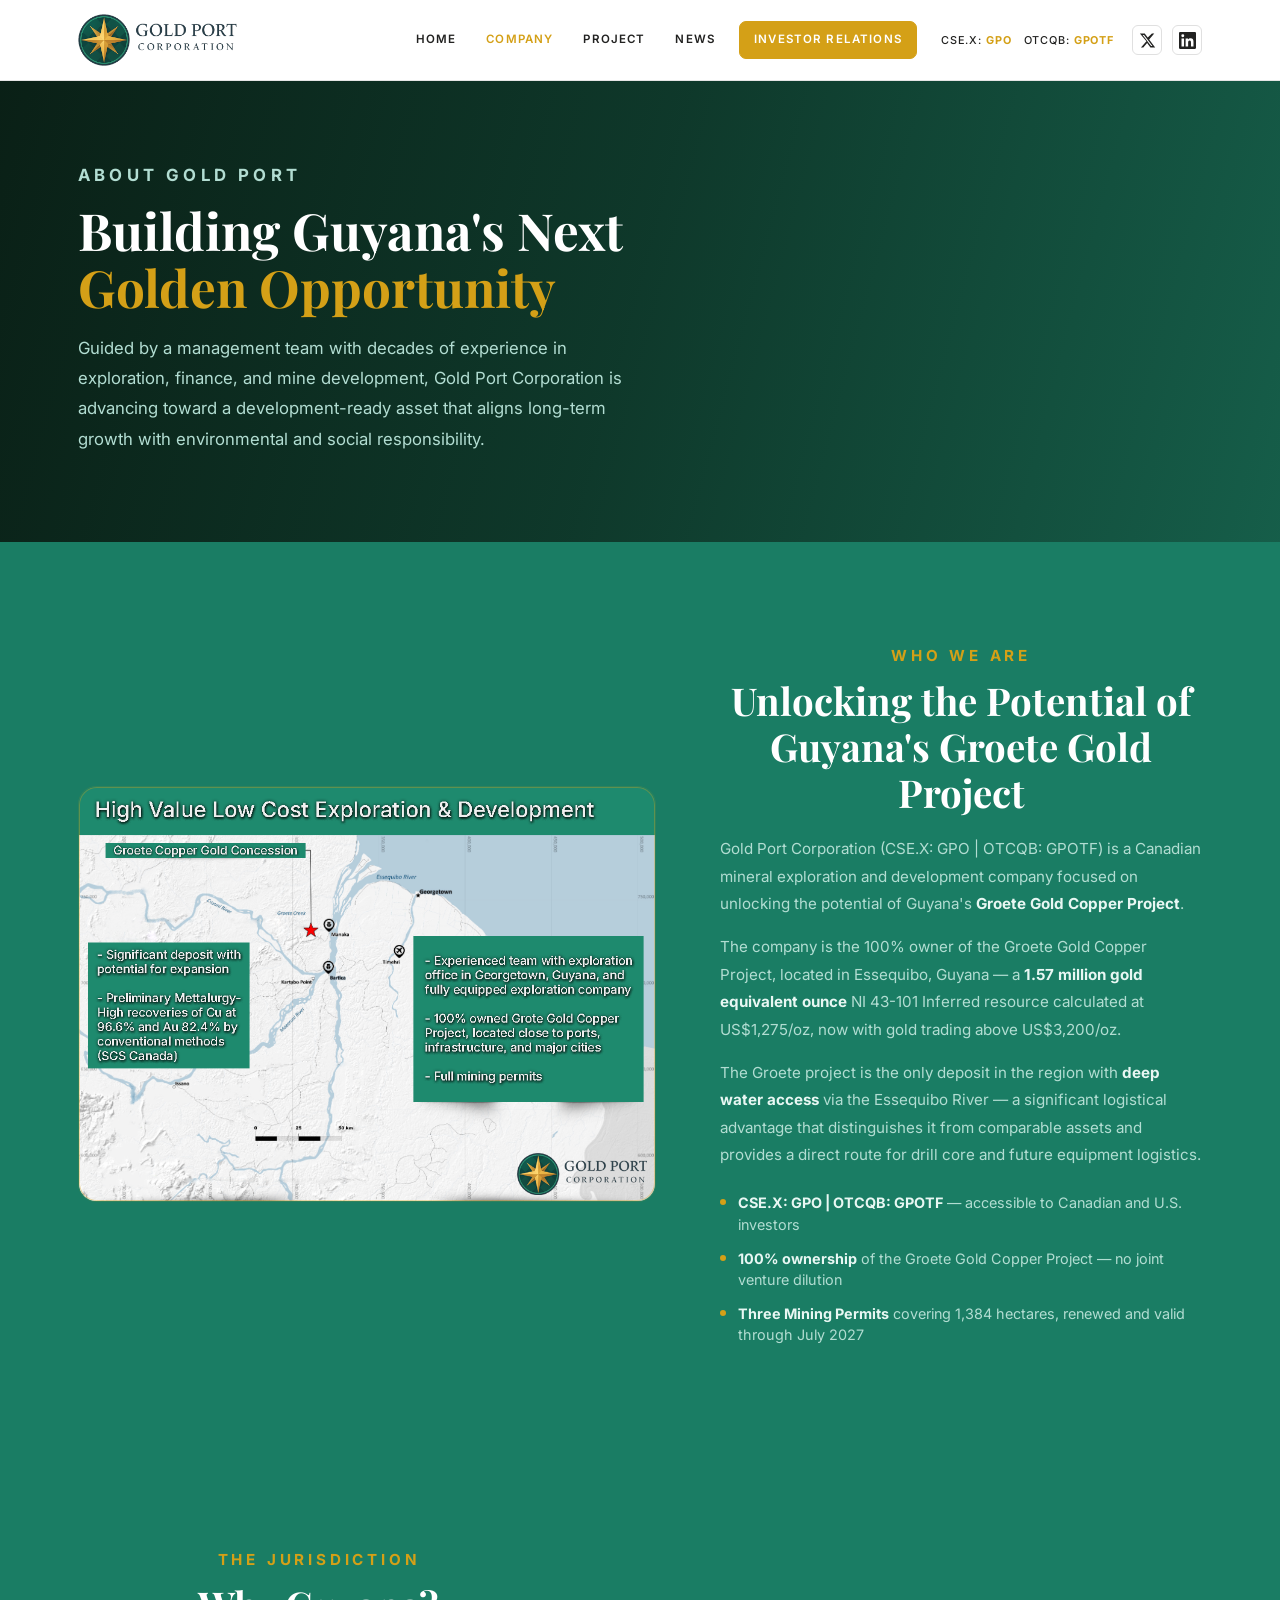
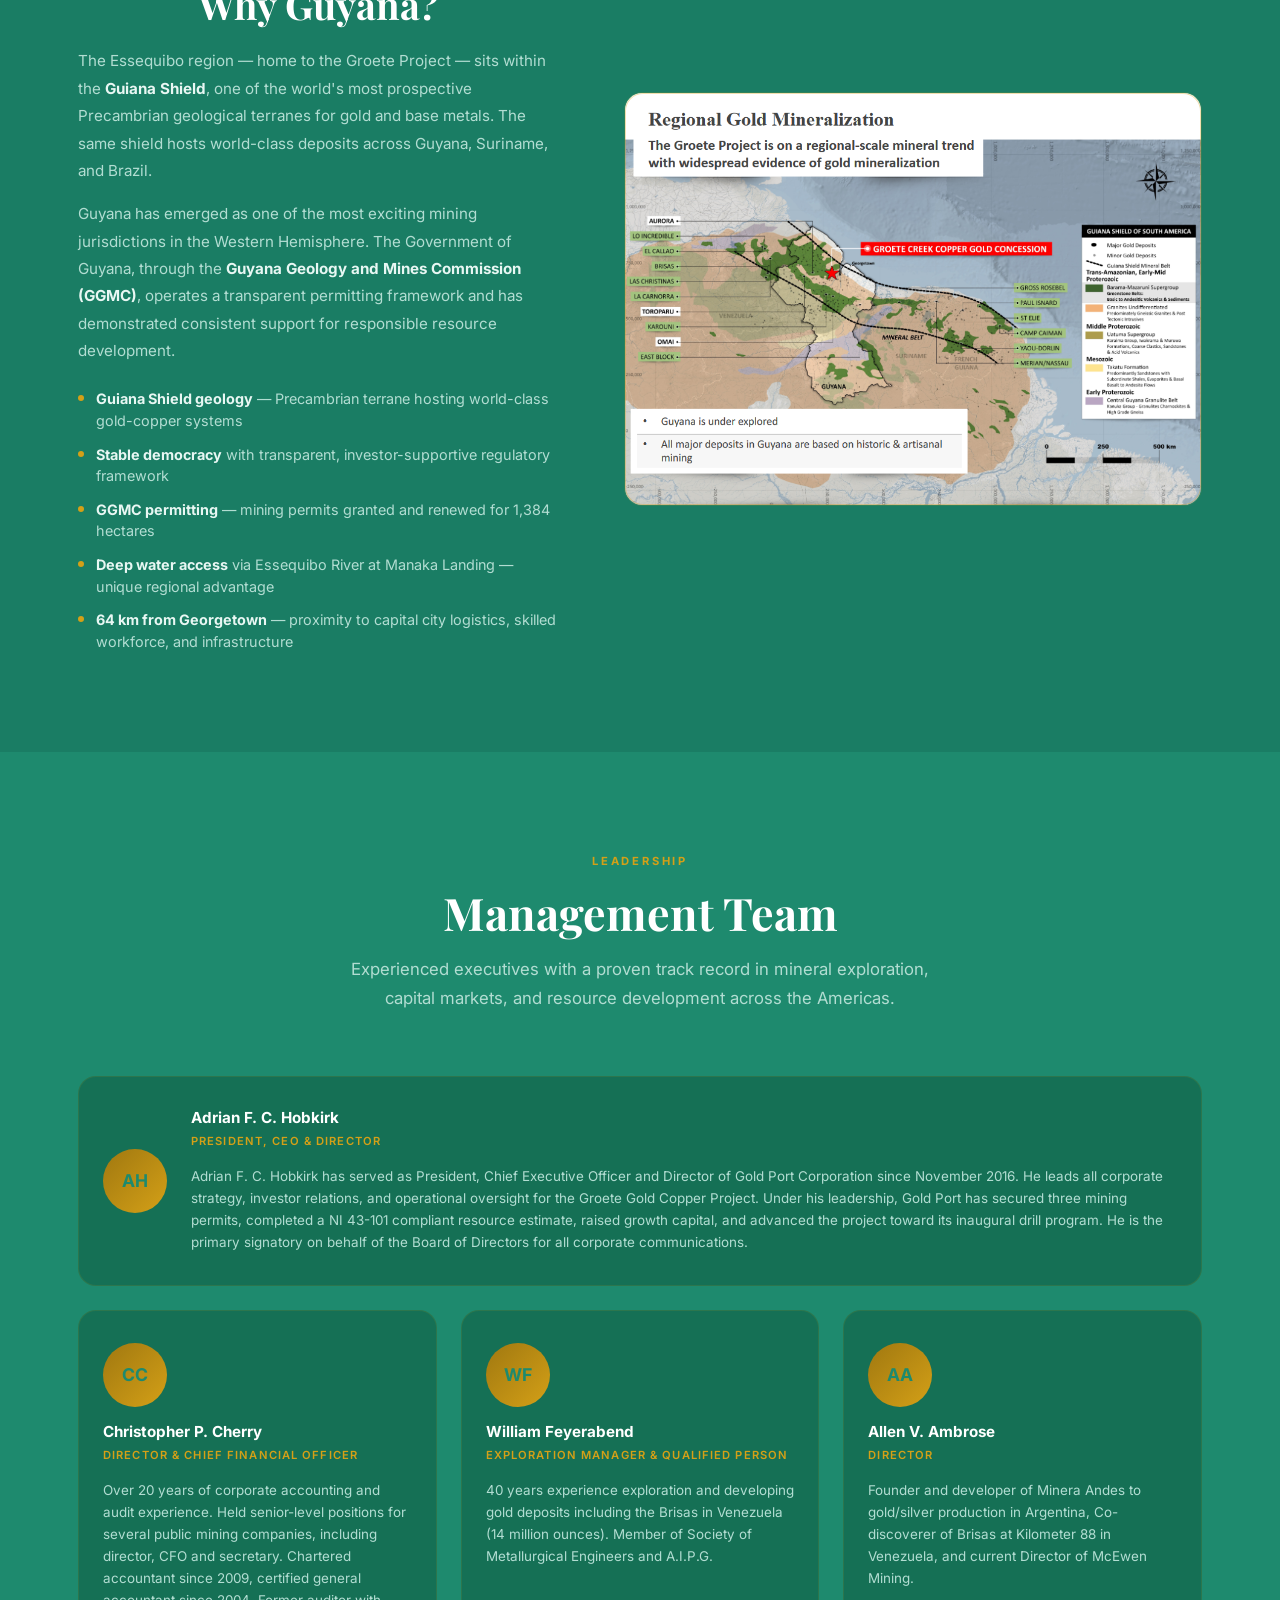
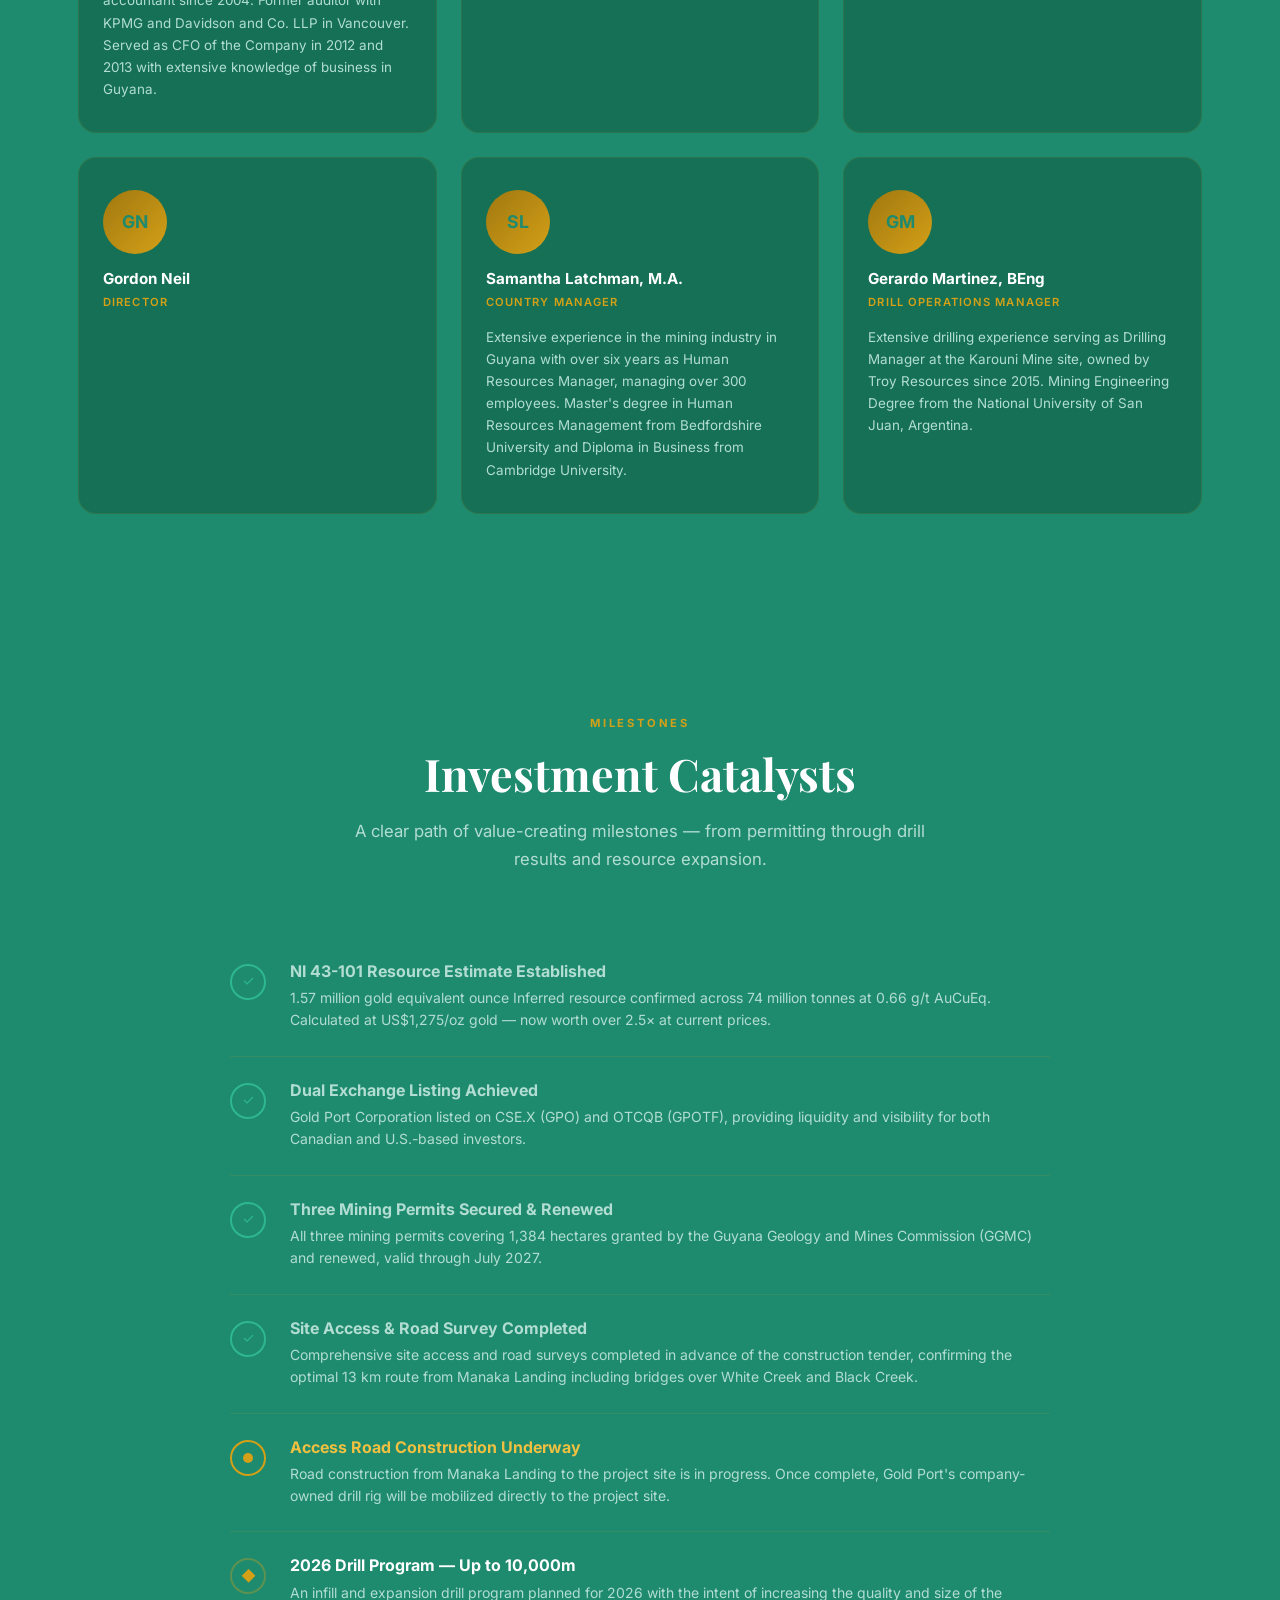
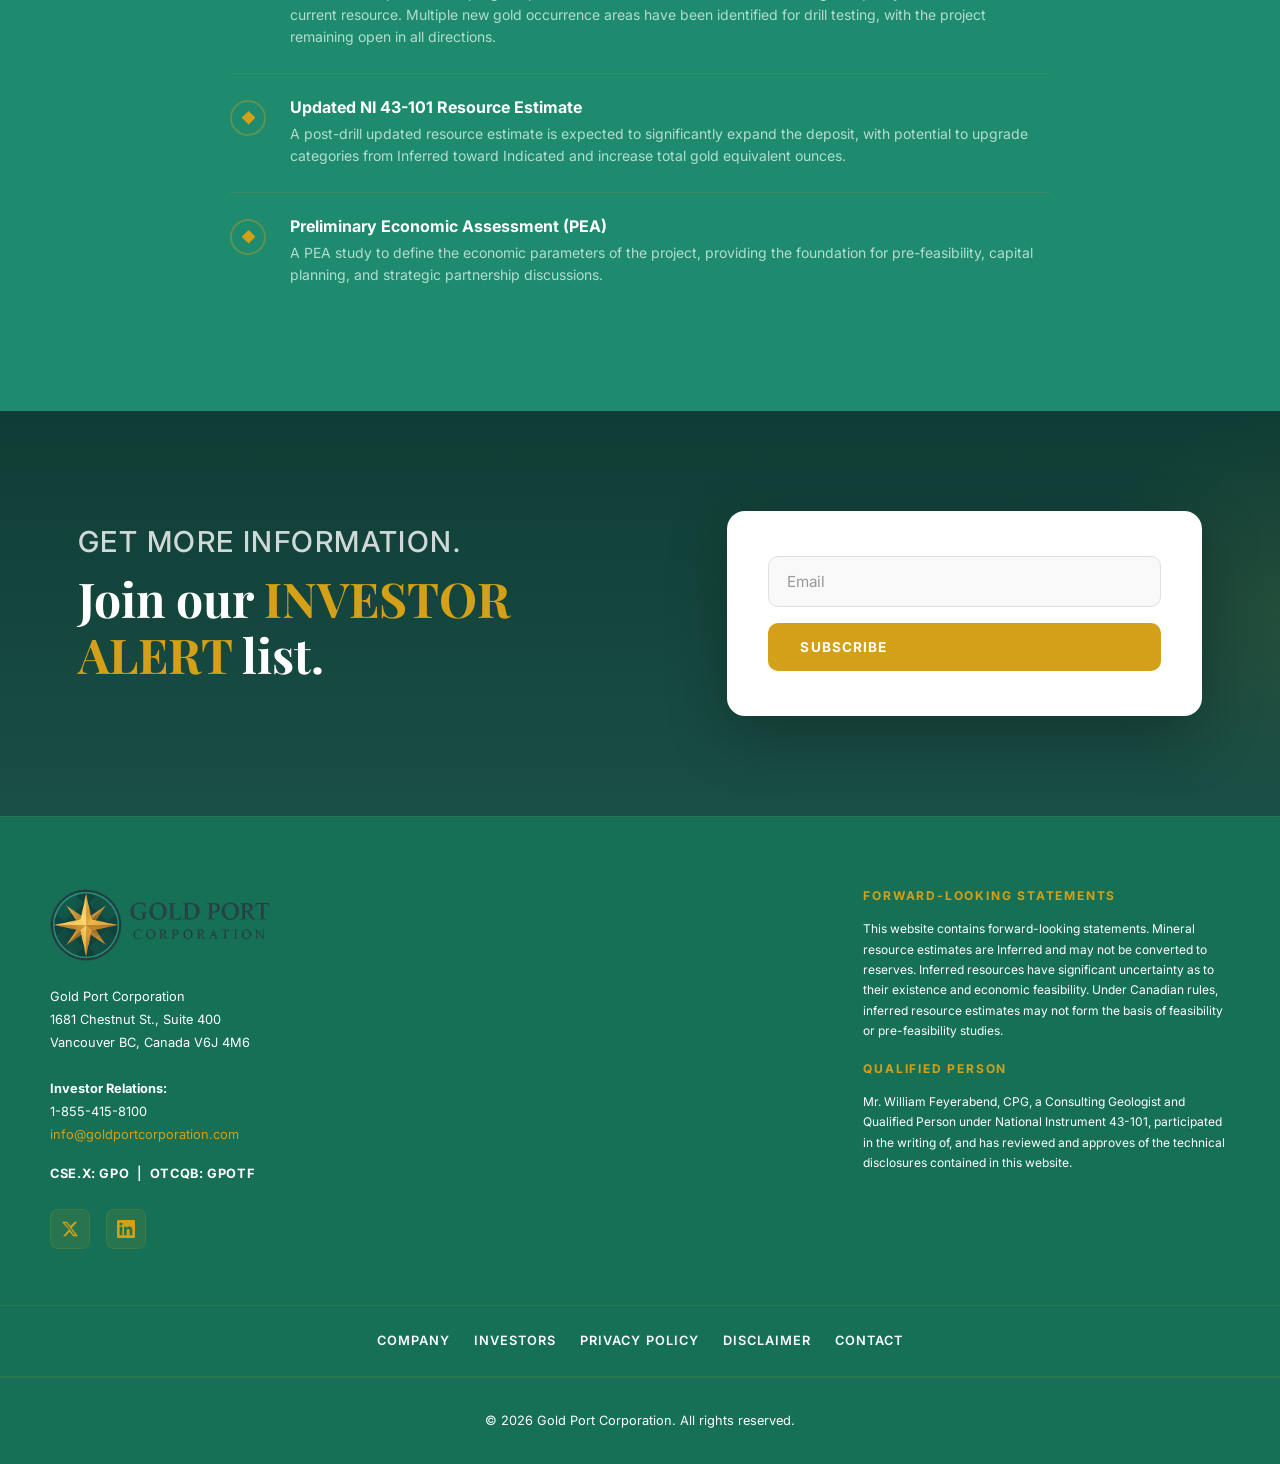
==== commit 082c478a: "Update company page team and milestones, update PEA Study to 2027" ====
--- a/company.html
+++ b/company.html
@@ -33,10 +33,10 @@
           <span>OTCQB: <strong>GPOTF</strong></span>
         </div>
         <div class="header-socials">
-          <a href="https://twitter.com/goldportcorp" target="_blank" rel="noopener" aria-label="X / Twitter">
+          <a href="https://x.com/GoldPort_GPO" target="_blank" rel="noopener" aria-label="X / Twitter">
             <svg width="17" height="17" viewBox="0 0 24 24" fill="currentColor"><path d="M18.244 2.25h3.308l-7.227 8.26 8.502 11.24H16.17l-4.714-6.231-5.401 6.231H2.746l7.73-8.835L1.254 2.25H8.08l4.259 5.63L18.244 2.25Zm-1.161 17.52h1.833L7.084 4.126H5.117L17.083 19.77Z"/></svg>
           </a>
-          <a href="https://linkedin.com/company/goldport-corporation" target="_blank" rel="noopener" aria-label="LinkedIn">
+          <a href="https://www.linkedin.com/company/gold-port-corporation/" target="_blank" rel="noopener" aria-label="LinkedIn">
             <svg width="17" height="17" viewBox="0 0 24 24" fill="currentColor"><path d="M20.447 20.452h-3.554v-5.569c0-1.328-.027-3.037-1.852-3.037-1.853 0-2.136 1.445-2.136 2.939v5.667H9.351V9h3.414v1.561h.046c.477-.9 1.637-1.85 3.37-1.85 3.601 0 4.267 2.37 4.267 5.455v6.286ZM5.337 7.433a2.062 2.062 0 0 1-2.063-2.065 2.064 2.064 0 1 1 2.063 2.065Zm1.782 13.019H3.555V9h3.564v11.452ZM22.225 0H1.771C.792 0 0 .774 0 1.729v20.542C0 23.227.792 24 1.771 24h20.451C23.2 24 24 23.227 24 22.271V1.729C24 .774 23.2 0 22.222 0h.003Z"/></svg>
           </a>
         </div>
@@ -140,7 +140,7 @@
           <div class="team-avatar">CC</div>
           <h3>Christopher P. Cherry</h3>
           <span class="team-role">Director &amp; Chief Financial Officer</span>
-          <p class="team-bio">Over 14 years of corporate accounting and audit experience. Held senior-level positions for several public mining companies, including director, CFO and secretary. Chartered accountant since 2009, certified general accountant since 2004. Former auditor with KPMG and Davidson and Co. LLP in Vancouver. Served as CFO of the Company in 2012 and 2013 with extensive knowledge of business in Guyana.</p>
+          <p class="team-bio">Over 20 years of corporate accounting and audit experience. Held senior-level positions for several public mining companies, including director, CFO and secretary. Chartered accountant since 2009, certified general accountant since 2004. Former auditor with KPMG and Davidson and Co. LLP in Vancouver. Served as CFO of the Company in 2012 and 2013 with extensive knowledge of business in Guyana.</p>
         </div>
         <!-- Exploration Manager & QP -->
         <div class="team-card">
@@ -156,12 +156,12 @@
           <span class="team-role">Director</span>
           <p class="team-bio">Founder and developer of Minera Andes to gold/silver production in Argentina, Co-discoverer of Brisas at Kilometer 88 in Venezuela, and current Director of McEwen Mining.</p>
         </div>
-        <!-- Richard Barnett Director -->
-        <div class="team-card">
-          <div class="team-avatar">RB</div>
-          <h3>Richard Barnett, C.P.A., C.G.A</h3>
+        <!-- Gordon Neil Director -->
+        <div class="team-card">
+          <div class="team-avatar">GN</div>
+          <h3>Gordon Neil</h3>
           <span class="team-role">Director</span>
-          <p class="team-bio">Currently a director of three TSX.V companies and C.F.O. of several TSX.V or CSE listed companies. Over 30 years of accounting and management experience with companies involved in gold exploration in Guyana, South America, Guinea, West Africa, Quebec, Canada and Iceland. President and C.E.O. of Jerico Management Ltd. since 2001. Serves on the independent audit committee.</p>
+          <p class="team-bio"></p>
         </div>
         <!-- Samantha Latchman Country Manager -->
         <div class="team-card">
@@ -216,20 +216,6 @@
           <div class="cat-body">
             <h4>Site Access &amp; Road Survey Completed</h4>
             <p>Comprehensive site access and road surveys completed in advance of the construction tender, confirming the optimal 13 km route from Manaka Landing including bridges over White Creek and Black Creek.</p>
-          </div>
-        </div>
-        <div class="cat-item completed">
-          <div class="cat-status">✓</div>
-          <div class="cat-body">
-            <h4>Growth Capital Raised — $1.5M Private Placement</h4>
-            <p>Successfully closed a non-brokered private placement raising $1,500,000 gross proceeds (20,000,000 units at $0.075) to advance the project toward the 2026 drill program.</p>
-          </div>
-        </div>
-        <div class="cat-item completed">
-          <div class="cat-status">✓</div>
-          <div class="cat-body">
-            <h4>Site Access Contractor Selected</h4>
-            <p>Jaisingh's Equipment Rental (JER) of Georgetown, Guyana selected for the ~13 km road construction program, including bridges and drainage — enabling efficient drill core transportation to Georgetown.</p>
           </div>
         </div>
         <div class="cat-item active">
@@ -294,10 +280,10 @@
         <p>Gold Port Corporation<br>1681 Chestnut St., Suite 400<br>Vancouver BC, Canada V6J 4M6<br><br><strong>Investor Relations:</strong><br>1-855-415-8100<br><a href="mailto:info@goldportcorporation.com">info@goldportcorporation.com</a></p>
         <p class="footer-stocks"><strong>CSE.X: GPO</strong> &nbsp;|&nbsp; <strong>OTCQB: GPOTF</strong></p>
         <div class="footer-socials">
-          <a href="https://twitter.com/goldportcorp" target="_blank" rel="noopener" aria-label="X / Twitter">
+          <a href="https://x.com/GoldPort_GPO" target="_blank" rel="noopener" aria-label="X / Twitter">
             <svg width="17" height="17" viewBox="0 0 24 24" fill="currentColor"><path d="M18.244 2.25h3.308l-7.227 8.26 8.502 11.24H16.17l-4.714-6.231-5.401 6.231H2.746l7.73-8.835L1.254 2.25H8.08l4.259 5.63L18.244 2.25Zm-1.161 17.52h1.833L7.084 4.126H5.117L17.083 19.77Z"/></svg>
           </a>
-          <a href="https://linkedin.com/company/goldport-corporation" target="_blank" rel="noopener" aria-label="LinkedIn">
+          <a href="https://www.linkedin.com/company/gold-port-corporation/" target="_blank" rel="noopener" aria-label="LinkedIn">
             <svg width="17" height="17" viewBox="0 0 24 24" fill="currentColor"><path d="M20.447 20.452h-3.554v-5.569c0-1.328-.027-3.037-1.852-3.037-1.853 0-2.136 1.445-2.136 2.939v5.667H9.351V9h3.414v1.561h.046c.477-.9 1.637-1.85 3.37-1.85 3.601 0 4.267 2.37 4.267 5.455v6.286ZM5.337 7.433a2.062 2.062 0 0 1-2.063-2.065 2.064 2.064 0 1 1 2.063 2.065Zm1.782 13.019H3.555V9h3.564v11.452ZM22.225 0H1.771C.792 0 0 .774 0 1.729v20.542C0 23.227.792 24 1.771 24h20.451C23.2 24 24 23.227 24 22.271V1.729C24 .774 23.2 0 22.222 0h.003Z"/></svg>
           </a>
         </div>
--- a/style.css
+++ b/style.css
@@ -2843,4 +2843,8 @@
 @media (max-width: 480px) {
   .page-hero { padding: 100px 0 52px; }
   .page-hero-content h1 { font-size: 1.65rem; }
-}
+  .news-grid { gap: 16px; }
+  .news-card { padding: 20px 16px; }
+  .news-card h3 { font-size: 0.9rem; }
+  .news-card p { font-size: 0.8rem; }
+}
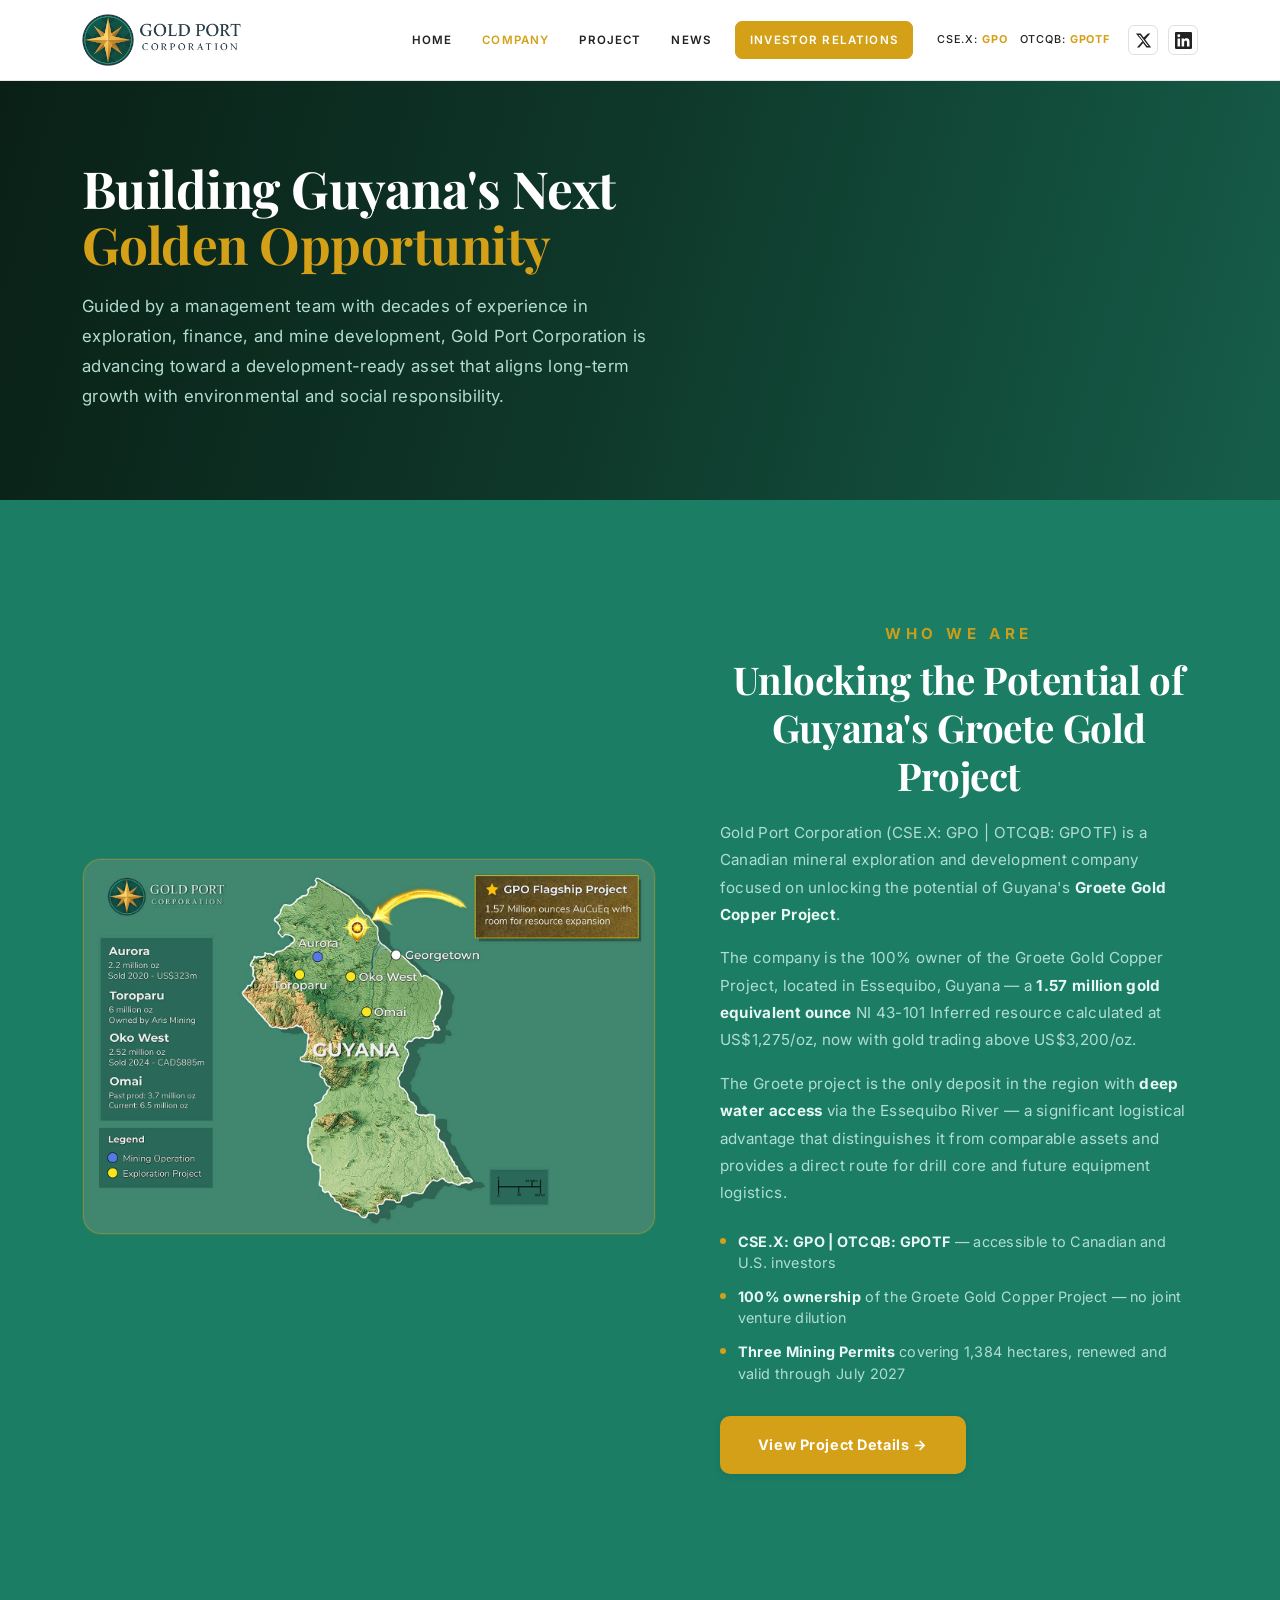
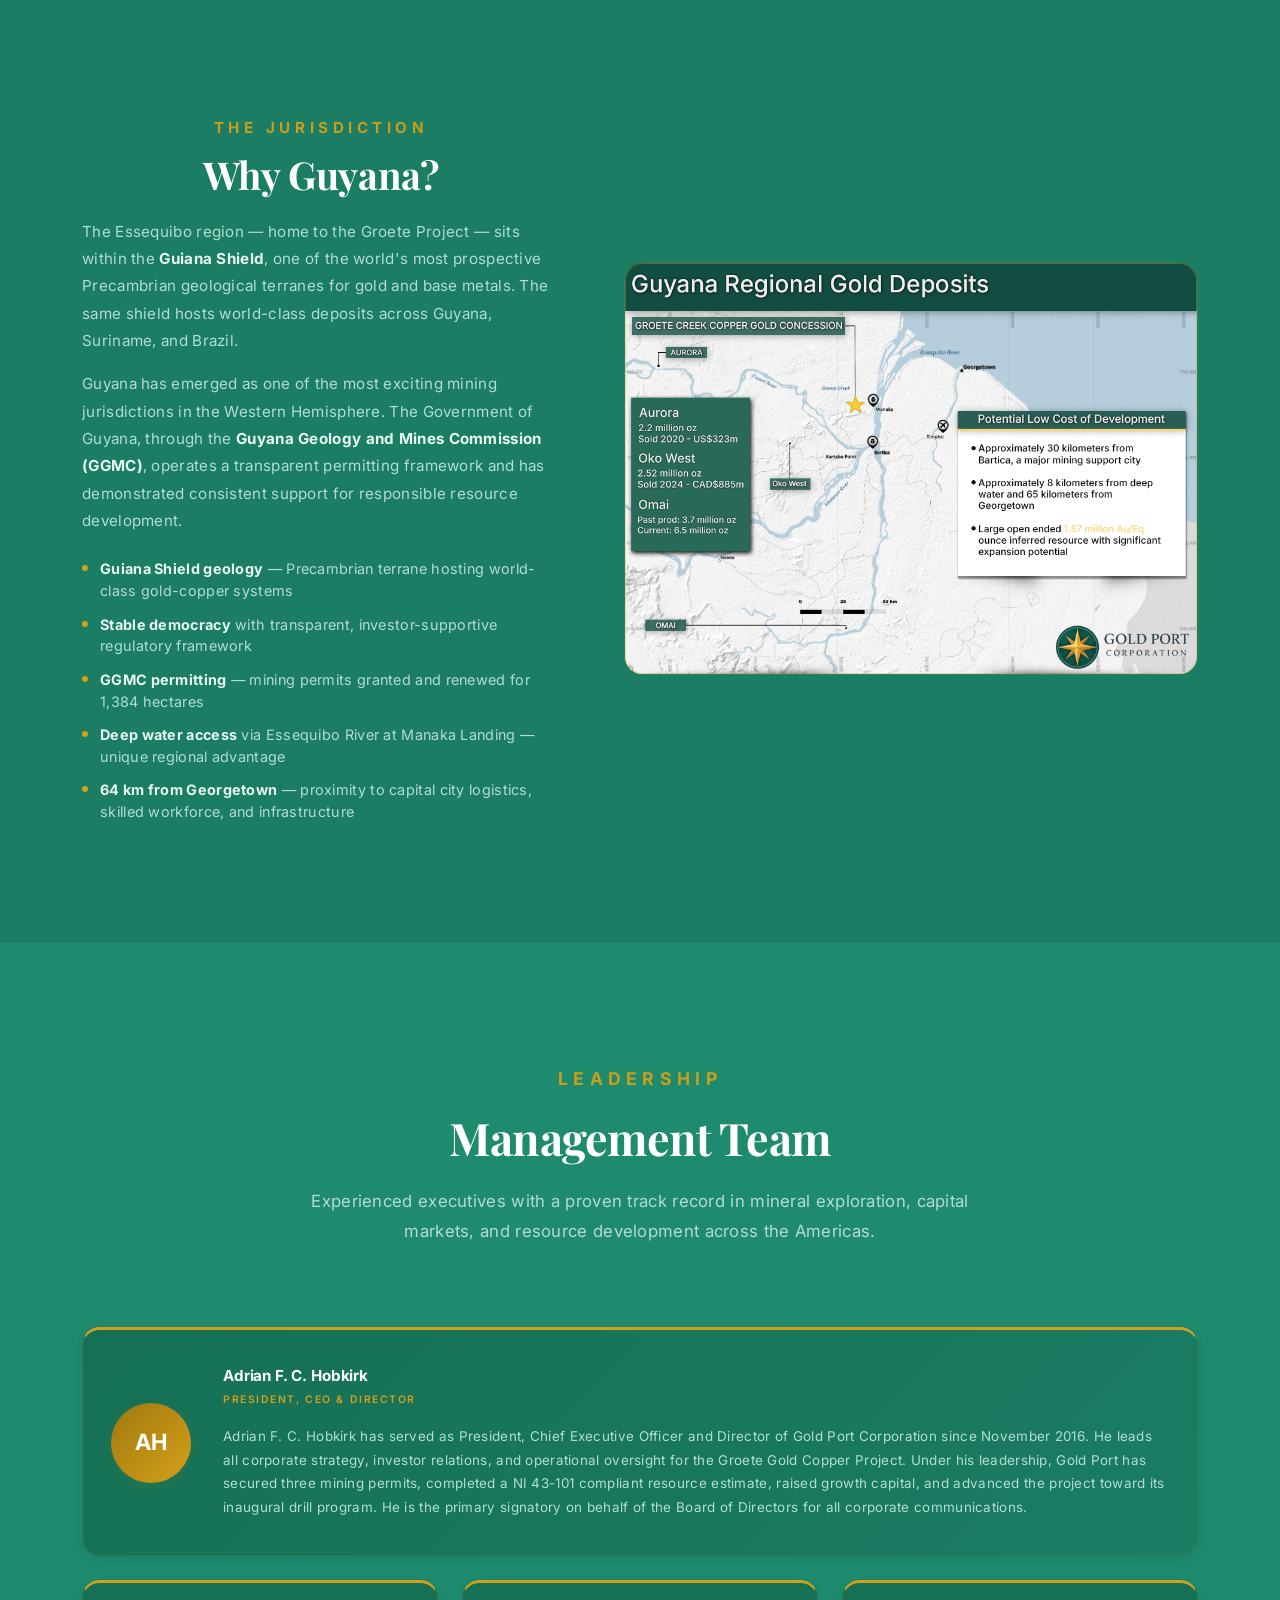
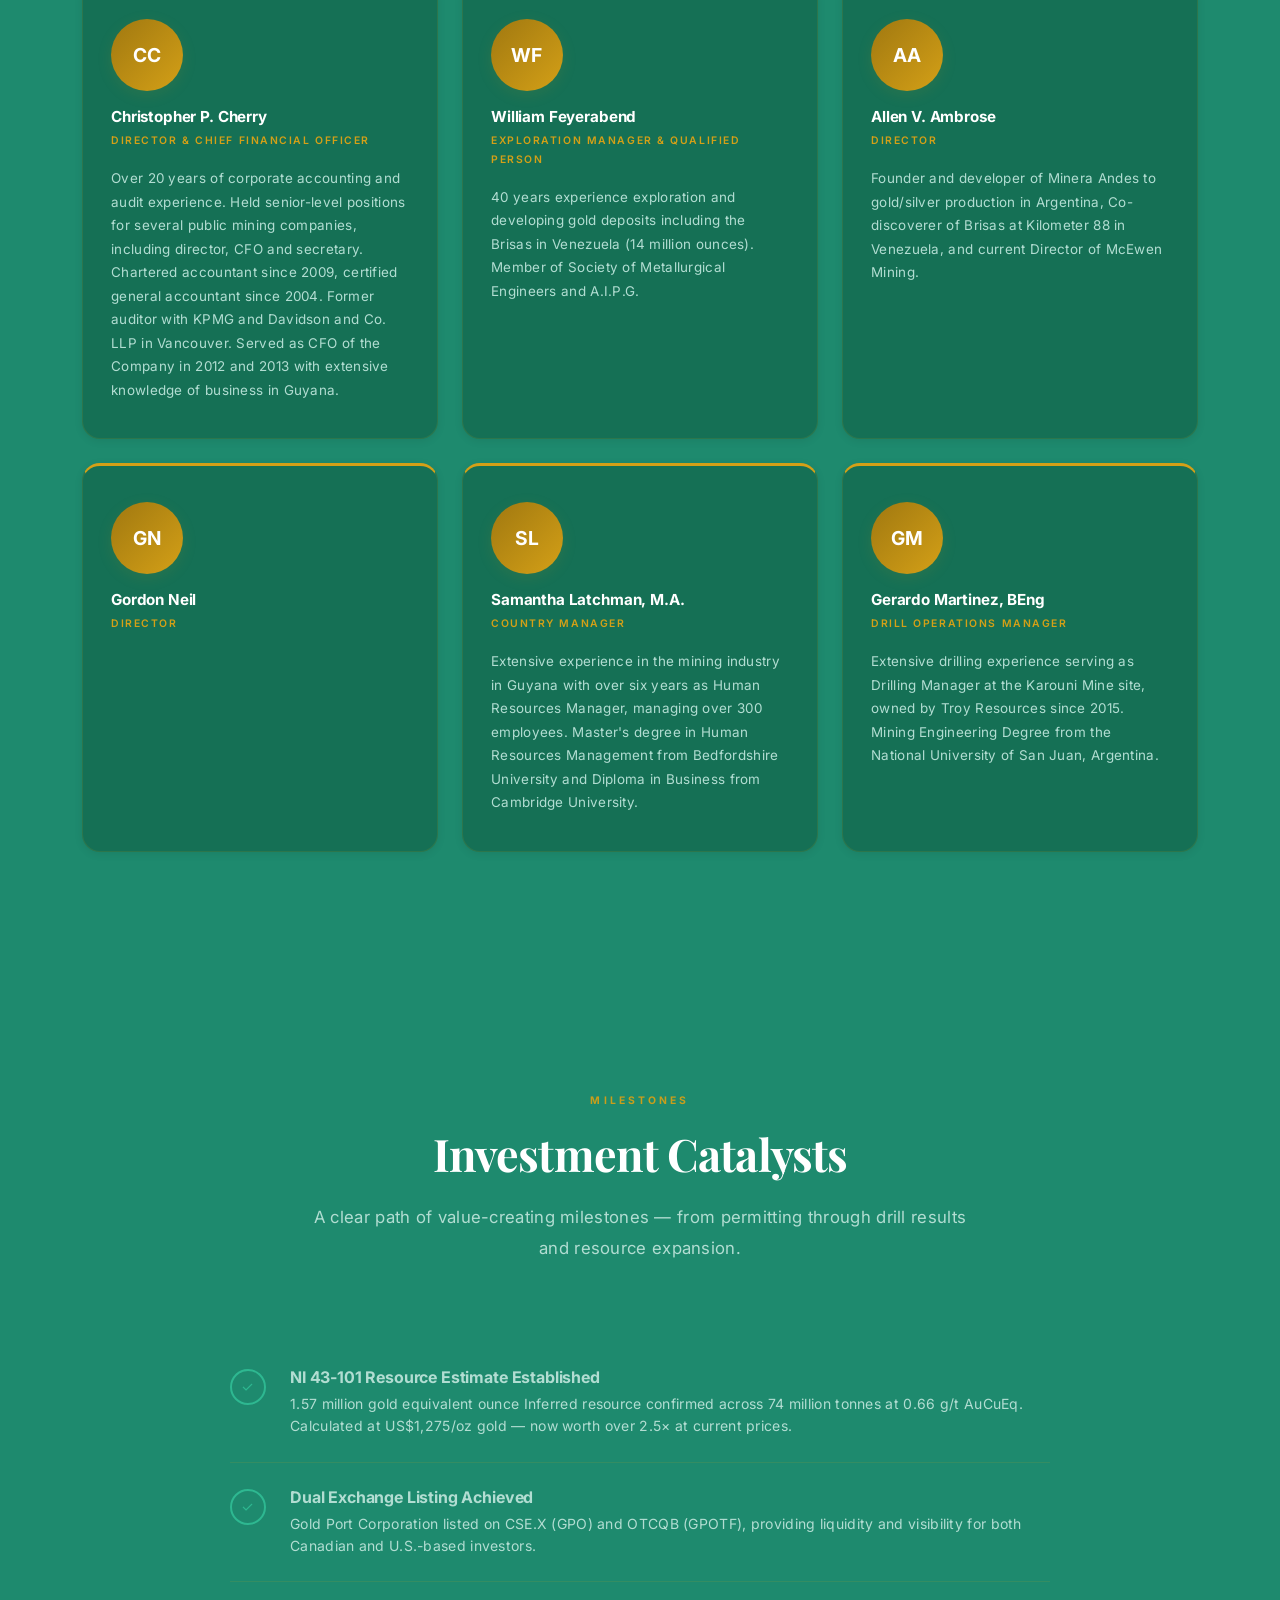
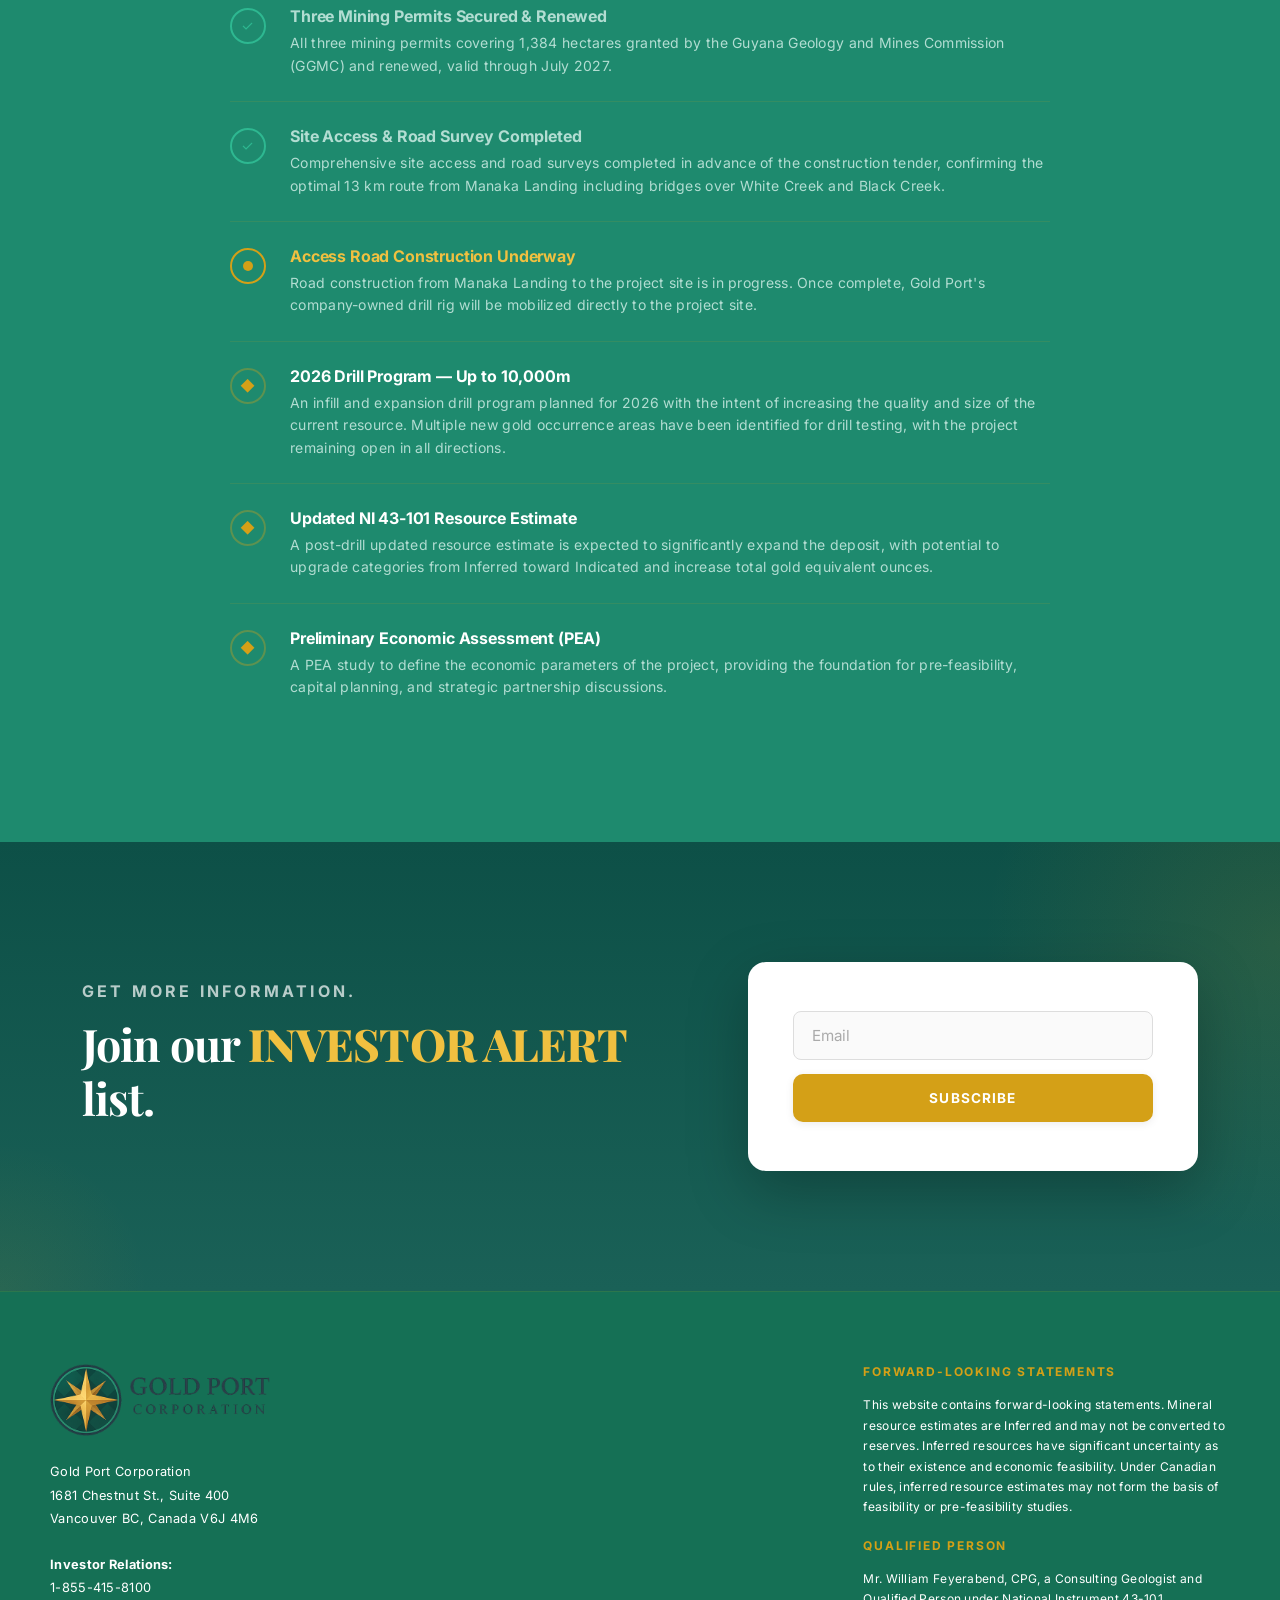
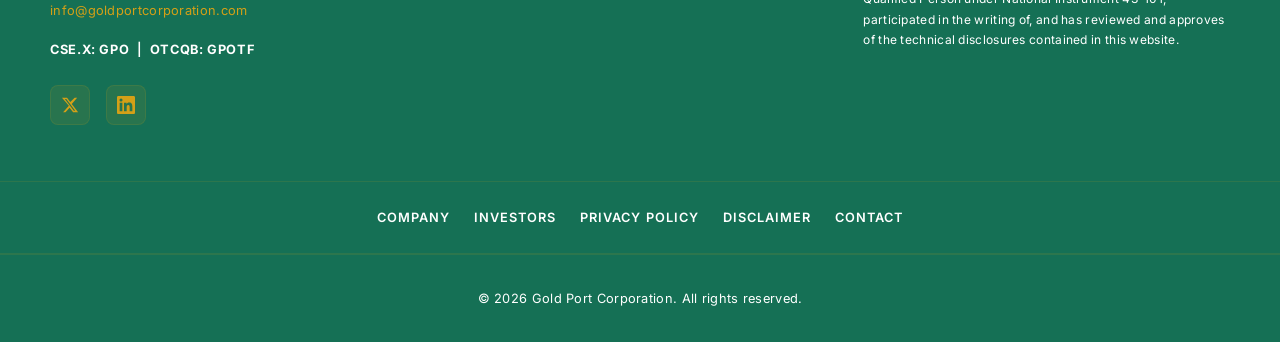
==== commit 304eca19: "Add files via upload" ====
--- a/company.html
+++ b/company.html
@@ -1,318 +1,318 @@
-<!DOCTYPE html>
-<html lang="en">
-<head>
-  <meta charset="UTF-8" />
-  <meta name="viewport" content="width=device-width, initial-scale=1.0" />
-  <title>Company | GOLDPORT CORPORATION | Guyana Gold | Junior Mining Exploration</title>
-  <meta name="description" content="Gold Port Corporation — building a world-class gold-copper company in Guyana's Essequibo region. Meet the management team and learn about our investment catalysts." />
-  <link rel="preconnect" href="https://fonts.googleapis.com" />
-  <link rel="preconnect" href="https://fonts.gstatic.com" crossorigin />
-  <link href="https://fonts.googleapis.com/css2?family=Inter:wght@300;400;500;600;700&family=Playfair+Display:wght@600;700;800&display=swap" rel="stylesheet" />
-  <link rel="stylesheet" href="style.css" />
-</head>
-<body>
-
-  <!-- HEADER -->
-  <header class="site-header" id="site-header">
-    <div class="container header-inner">
-      <a href="index.html" class="logo">
-        <img src="Logo.png" alt="Gold Port Corporation" height="52" />
-      </a>
-      <nav class="main-nav" id="main-nav">
-        <ul>
-          <li><a href="index.html">Home</a></li>
-          <li><a href="company.html" class="active">Company</a></li>
-          <li><a href="projects.html">Project</a></li>
-          <li><a href="news.html">News</a></li>
-          <li><a href="contact.html" class="nav-cta">Investor Relations</a></li>
-        </ul>
-      </nav>
-      <div class="header-right">
-        <div class="header-stocks">
-          <span>CSE.X: <strong>GPO</strong></span>
-          <span>OTCQB: <strong>GPOTF</strong></span>
-        </div>
-        <div class="header-socials">
-          <a href="https://x.com/GoldPort_GPO" target="_blank" rel="noopener" aria-label="X / Twitter">
-            <svg width="17" height="17" viewBox="0 0 24 24" fill="currentColor"><path d="M18.244 2.25h3.308l-7.227 8.26 8.502 11.24H16.17l-4.714-6.231-5.401 6.231H2.746l7.73-8.835L1.254 2.25H8.08l4.259 5.63L18.244 2.25Zm-1.161 17.52h1.833L7.084 4.126H5.117L17.083 19.77Z"/></svg>
-          </a>
-          <a href="https://www.linkedin.com/company/gold-port-corporation/" target="_blank" rel="noopener" aria-label="LinkedIn">
-            <svg width="17" height="17" viewBox="0 0 24 24" fill="currentColor"><path d="M20.447 20.452h-3.554v-5.569c0-1.328-.027-3.037-1.852-3.037-1.853 0-2.136 1.445-2.136 2.939v5.667H9.351V9h3.414v1.561h.046c.477-.9 1.637-1.85 3.37-1.85 3.601 0 4.267 2.37 4.267 5.455v6.286ZM5.337 7.433a2.062 2.062 0 0 1-2.063-2.065 2.064 2.064 0 1 1 2.063 2.065Zm1.782 13.019H3.555V9h3.564v11.452ZM22.225 0H1.771C.792 0 0 .774 0 1.729v20.542C0 23.227.792 24 1.771 24h20.451C23.2 24 24 23.227 24 22.271V1.729C24 .774 23.2 0 22.222 0h.003Z"/></svg>
-          </a>
-        </div>
-      </div>
-      <button class="nav-toggle" id="nav-toggle" aria-label="Open menu">
-        <span></span><span></span><span></span>
-      </button>
-    </div>
-  </header>
-
-  <!-- PAGE HERO -->
-  <section class="page-hero">
-    <div class="page-hero-bg">
-      <img src="https://images.unsplash.com/photo-1516026672322-bc52d61a55d5?w=1600&q=80&auto=format&fit=crop" alt="Essequibo River, Guyana" loading="eager" class="clickable-image" data-modal="modal-hero-company" style="cursor: pointer;" />
-      <div class="page-hero-overlay"></div>
-    </div>
-    <div class="container page-hero-content">
-      <p class="eyebrow">About Gold Port</p>
-      <h1>Building Guyana's Next<br><span class="gold-text">Golden Opportunity</span></h1>
-      <p>Guided by a management team with decades of experience in exploration, finance, and mine development, Gold Port Corporation is advancing toward a development-ready asset that aligns long-term growth with environmental and social responsibility.</p>
-    </div>
-  </section>
-
-  <!-- ABOUT -->
-  <section class="section guyana" id="about">
-    <div class="container">
-      <div class="guyana-layout">
-        <div class="guyana-img-wrap">
-          <img src="GPO-Regional-Deposits-updated (1).png" alt="Regional Deposits Map" loading="lazy" style="max-width: 100%; height: auto; object-fit: contain; cursor: pointer;" class="clickable-image" data-modal="deposits-modal" />
-        </div>
-        <!-- Deposits Modal -->
-        <div id="deposits-modal" class="modal">
-          <span class="modal-close">&times;</span>
-          <img class="modal-content" src="GPO-Regional-Deposits-updated (1).png" alt="Regional Deposits Map" />
-        </div>
-        <div class="guyana-text">
-          <p class="eyebrow">Who We Are</p>
-          <h2>Unlocking the Potential of Guyana's Groete Gold Project</h2>
-          <p>Gold Port Corporation (CSE.X: GPO | OTCQB: GPOTF) is a Canadian mineral exploration and development company focused on unlocking the potential of Guyana's <strong>Groete Gold Copper Project</strong>.</p>
-          <p>The company is the 100% owner of the Groete Gold Copper Project, located in Essequibo, Guyana — a <strong>1.57 million gold equivalent ounce</strong> NI 43-101 Inferred resource calculated at US$1,275/oz, now with gold trading above US$3,200/oz.</p>
-          <p>The Groete project is the only deposit in the region with <strong>deep water access</strong> via the Essequibo River — a significant logistical advantage that distinguishes it from comparable assets and provides a direct route for drill core and future equipment logistics.</p>
-          <div class="guyana-bullets">
-            <div class="g-bullet"><span class="g-bullet-dot"></span><span><strong>CSE.X: GPO | OTCQB: GPOTF</strong> — accessible to Canadian and U.S. investors</span></div>
-            <div class="g-bullet"><span class="g-bullet-dot"></span><span><strong>100% ownership</strong> of the Groete Gold Copper Project — no joint venture dilution</span></div>
-            <div class="g-bullet"><span class="g-bullet-dot"></span><span><strong>Three Mining Permits</strong> covering 1,384 hectares, renewed and valid through July 2027</span></div>
-          </div>
-        </div>
-      </div>
-    </div>
-  </section>
-
-  <!-- GUYANA JURISDICTION -->
-  <section class="section dark-section" id="guyana">
-    <div class="container">
-      <div class="guyana-layout" style="direction:rtl">
-        <div class="guyana-img-wrap" style="direction:ltr">
-          <img src="GPO-Regional-Gold-Mineralization.png" alt="Regional Gold Mineralization Map" loading="lazy" style="max-width: 100%; height: auto; object-fit: contain; cursor: pointer;" class="clickable-image" data-modal="image-modal" />
-        </div>
-        <!-- Image Modal -->
-        <div id="image-modal" class="modal">
-          <span class="modal-close">&times;</span>
-          <img class="modal-content" src="GPO-Regional-Gold-Mineralization.png" alt="Regional Gold Mineralization Map" />
-        </div>
-        <div class="guyana-text" style="direction:ltr">
-          <p class="eyebrow">The Jurisdiction</p>
-          <h2>Why Guyana?</h2>
-          <p>The Essequibo region — home to the Groete Project — sits within the <strong>Guiana Shield</strong>, one of the world's most prospective Precambrian geological terranes for gold and base metals. The same shield hosts world-class deposits across Guyana, Suriname, and Brazil.</p>
-          <p>Guyana has emerged as one of the most exciting mining jurisdictions in the Western Hemisphere. The Government of Guyana, through the <strong>Guyana Geology and Mines Commission (GGMC)</strong>, operates a transparent permitting framework and has demonstrated consistent support for responsible resource development.</p>
-          <div class="guyana-bullets">
-            <div class="g-bullet"><span class="g-bullet-dot"></span><span><strong>Guiana Shield geology</strong> — Precambrian terrane hosting world-class gold-copper systems</span></div>
-            <div class="g-bullet"><span class="g-bullet-dot"></span><span><strong>Stable democracy</strong> with transparent, investor-supportive regulatory framework</span></div>
-            <div class="g-bullet"><span class="g-bullet-dot"></span><span><strong>GGMC permitting</strong> — mining permits granted and renewed for 1,384 hectares</span></div>
-            <div class="g-bullet"><span class="g-bullet-dot"></span><span><strong>Deep water access</strong> via Essequibo River at Manaka Landing — unique regional advantage</span></div>
-            <div class="g-bullet"><span class="g-bullet-dot"></span><span><strong>64 km from Georgetown</strong> — proximity to capital city logistics, skilled workforce, and infrastructure</span></div>
-          </div>
-        </div>
-      </div>
-    </div>
-  </section>
-
-  <!-- MANAGEMENT TEAM -->
-  <section class="section" id="team">
-    <div class="container">
-      <div class="section-header">
-        <p class="eyebrow">Leadership</p>
-        <h2>Management Team</h2>
-        <p class="section-lead">Experienced executives with a proven track record in mineral exploration, capital markets, and resource development across the Americas.</p>
-      </div>
-      <div class="team-grid">
-        <!-- CEO - wide card -->
-        <div class="team-card wide-card">
-          <div class="team-avatar">AH</div>
-          <div>
-            <h3>Adrian F. C. Hobkirk</h3>
-            <span class="team-role">President, CEO &amp; Director</span>
-            <p class="team-bio">Adrian F. C. Hobkirk has served as President, Chief Executive Officer and Director of Gold Port Corporation since November 2016. He leads all corporate strategy, investor relations, and operational oversight for the Groete Gold Copper Project. Under his leadership, Gold Port has secured three mining permits, completed a NI 43-101 compliant resource estimate, raised growth capital, and advanced the project toward its inaugural drill program. He is the primary signatory on behalf of the Board of Directors for all corporate communications.</p>
-          </div>
-        </div>
-        <!-- Christopher P. Cherry CFO -->
-        <div class="team-card">
-          <div class="team-avatar">CC</div>
-          <h3>Christopher P. Cherry</h3>
-          <span class="team-role">Director &amp; Chief Financial Officer</span>
-          <p class="team-bio">Over 20 years of corporate accounting and audit experience. Held senior-level positions for several public mining companies, including director, CFO and secretary. Chartered accountant since 2009, certified general accountant since 2004. Former auditor with KPMG and Davidson and Co. LLP in Vancouver. Served as CFO of the Company in 2012 and 2013 with extensive knowledge of business in Guyana.</p>
-        </div>
-        <!-- Exploration Manager & QP -->
-        <div class="team-card">
-          <div class="team-avatar">WF</div>
-          <h3>William Feyerabend</h3>
-          <span class="team-role">Exploration Manager &amp; Qualified Person</span>
-          <p class="team-bio">40 years experience exploration and developing gold deposits including the Brisas in Venezuela (14 million ounces). Member of Society of Metallurgical Engineers and A.I.P.G.</p>
-        </div>
-        <!-- Allen V. Ambrose Director -->
-        <div class="team-card">
-          <div class="team-avatar">AA</div>
-          <h3>Allen V. Ambrose</h3>
-          <span class="team-role">Director</span>
-          <p class="team-bio">Founder and developer of Minera Andes to gold/silver production in Argentina, Co-discoverer of Brisas at Kilometer 88 in Venezuela, and current Director of McEwen Mining.</p>
-        </div>
-        <!-- Gordon Neil Director -->
-        <div class="team-card">
-          <div class="team-avatar">GN</div>
-          <h3>Gordon Neil</h3>
-          <span class="team-role">Director</span>
-          <p class="team-bio"></p>
-        </div>
-        <!-- Samantha Latchman Country Manager -->
-        <div class="team-card">
-          <div class="team-avatar">SL</div>
-          <h3>Samantha Latchman, M.A.</h3>
-          <span class="team-role">Country Manager</span>
-          <p class="team-bio">Extensive experience in the mining industry in Guyana with over six years as Human Resources Manager, managing over 300 employees. Master's degree in Human Resources Management from Bedfordshire University and Diploma in Business from Cambridge University.</p>
-        </div>
-        <!-- Gerardo Martinez Drill Manager -->
-        <div class="team-card">
-          <div class="team-avatar">GM</div>
-          <h3>Gerardo Martinez, BEng</h3>
-          <span class="team-role">Drill Operations Manager</span>
-          <p class="team-bio">Extensive drilling experience serving as Drilling Manager at the Karouni Mine site, owned by Troy Resources since 2015. Mining Engineering Degree from the National University of San Juan, Argentina.</p>
-        </div>
-      </div>
-    </div>
-  </section>
-
-  <!-- CATALYSTS -->
-  <section class="section dark-section catalysts" id="catalysts">
-    <div class="container">
-      <div class="section-header">
-        <p class="eyebrow">Milestones</p>
-        <h2>Investment Catalysts</h2>
-        <p class="section-lead">A clear path of value-creating milestones — from permitting through drill results and resource expansion.</p>
-      </div>
-      <div class="catalyst-list">
-        <div class="cat-item completed">
-          <div class="cat-status">✓</div>
-          <div class="cat-body">
-            <h4>NI 43-101 Resource Estimate Established</h4>
-            <p>1.57 million gold equivalent ounce Inferred resource confirmed across 74 million tonnes at 0.66 g/t AuCuEq. Calculated at US$1,275/oz gold — now worth over 2.5× at current prices.</p>
-          </div>
-        </div>
-        <div class="cat-item completed">
-          <div class="cat-status">✓</div>
-          <div class="cat-body">
-            <h4>Dual Exchange Listing Achieved</h4>
-            <p>Gold Port Corporation listed on CSE.X (GPO) and OTCQB (GPOTF), providing liquidity and visibility for both Canadian and U.S.-based investors.</p>
-          </div>
-        </div>
-        <div class="cat-item completed">
-          <div class="cat-status">✓</div>
-          <div class="cat-body">
-            <h4>Three Mining Permits Secured &amp; Renewed</h4>
-            <p>All three mining permits covering 1,384 hectares granted by the Guyana Geology and Mines Commission (GGMC) and renewed, valid through July 2027.</p>
-          </div>
-        </div>
-        <div class="cat-item completed">
-          <div class="cat-status">✓</div>
-          <div class="cat-body">
-            <h4>Site Access &amp; Road Survey Completed</h4>
-            <p>Comprehensive site access and road surveys completed in advance of the construction tender, confirming the optimal 13 km route from Manaka Landing including bridges over White Creek and Black Creek.</p>
-          </div>
-        </div>
-        <div class="cat-item active">
-          <div class="cat-status"><span class="pulse"></span></div>
-          <div class="cat-body">
-            <h4>Access Road Construction Underway</h4>
-            <p>Road construction from Manaka Landing to the project site is in progress. Once complete, Gold Port's company-owned drill rig will be mobilized directly to the project site.</p>
-          </div>
-        </div>
-        <div class="cat-item upcoming">
-          <div class="cat-status">◆</div>
-          <div class="cat-body">
-            <h4>2026 Drill Program — Up to 10,000m</h4>
-            <p>An infill and expansion drill program planned for 2026 with the intent of increasing the quality and size of the current resource. Multiple new gold occurrence areas have been identified for drill testing, with the project remaining open in all directions.</p>
-          </div>
-        </div>
-        <div class="cat-item upcoming">
-          <div class="cat-status">◆</div>
-          <div class="cat-body">
-            <h4>Updated NI 43-101 Resource Estimate</h4>
-            <p>A post-drill updated resource estimate is expected to significantly expand the deposit, with potential to upgrade categories from Inferred toward Indicated and increase total gold equivalent ounces.</p>
-          </div>
-        </div>
-        <div class="cat-item upcoming">
-          <div class="cat-status">◆</div>
-          <div class="cat-body">
-            <h4>Preliminary Economic Assessment (PEA)</h4>
-            <p>A PEA study to define the economic parameters of the project, providing the foundation for pre-feasibility, capital planning, and strategic partnership discussions.</p>
-          </div>
-        </div>
-      </div>
-    </div>
-  </section>
-
-  <!-- INVESTOR ALERT SECTION -->
-  <section class="investor-alert">
-    <div class="container investor-alert-inner">
-      <div class="investor-alert-content">
-        <h2>Get more information.</h2>
-        <h3>Join our <span class="highlight">INVESTOR ALERT</span> list.</h3>
-      </div>
-      <div class="investor-alert-form">
-        <form>
-          <input type="email" placeholder="Email" required />
-          <button type="submit" class="btn btn-subscribe">SUBSCRIBE</button>
-        </form>
-      </div>
-    </div>
-  </section>
-
-  <!-- Hero Image Modal -->
-  <div id="modal-hero-company" class="modal">
-    <span class="modal-close">&times;</span>
-    <img class="modal-content" src="https://images.unsplash.com/photo-1516026672322-bc52d61a55d5?w=1600&q=80&auto=format&fit=crop" alt="Essequibo River, Guyana" />
-  </div>
-
-  <!-- FOOTER -->
-  <footer class="site-footer">
-    <div class="container footer-top">
-      <div class="footer-brand">
-        <a href="index.html" class="logo"><img src="Logo.png" alt="Gold Port Corporation" /></a>
-        <p>Gold Port Corporation<br>1681 Chestnut St., Suite 400<br>Vancouver BC, Canada V6J 4M6<br><br><strong>Investor Relations:</strong><br>1-855-415-8100<br><a href="mailto:info@goldportcorporation.com">info@goldportcorporation.com</a></p>
-        <p class="footer-stocks"><strong>CSE.X: GPO</strong> &nbsp;|&nbsp; <strong>OTCQB: GPOTF</strong></p>
-        <div class="footer-socials">
-          <a href="https://x.com/GoldPort_GPO" target="_blank" rel="noopener" aria-label="X / Twitter">
-            <svg width="17" height="17" viewBox="0 0 24 24" fill="currentColor"><path d="M18.244 2.25h3.308l-7.227 8.26 8.502 11.24H16.17l-4.714-6.231-5.401 6.231H2.746l7.73-8.835L1.254 2.25H8.08l4.259 5.63L18.244 2.25Zm-1.161 17.52h1.833L7.084 4.126H5.117L17.083 19.77Z"/></svg>
-          </a>
-          <a href="https://www.linkedin.com/company/gold-port-corporation/" target="_blank" rel="noopener" aria-label="LinkedIn">
-            <svg width="17" height="17" viewBox="0 0 24 24" fill="currentColor"><path d="M20.447 20.452h-3.554v-5.569c0-1.328-.027-3.037-1.852-3.037-1.853 0-2.136 1.445-2.136 2.939v5.667H9.351V9h3.414v1.561h.046c.477-.9 1.637-1.85 3.37-1.85 3.601 0 4.267 2.37 4.267 5.455v6.286ZM5.337 7.433a2.062 2.062 0 0 1-2.063-2.065 2.064 2.064 0 1 1 2.063 2.065Zm1.782 13.019H3.555V9h3.564v11.452ZM22.225 0H1.771C.792 0 0 .774 0 1.729v20.542C0 23.227.792 24 1.771 24h20.451C23.2 24 24 23.227 24 22.271V1.729C24 .774 23.2 0 22.222 0h.003Z"/></svg>
-          </a>
-        </div>
-      </div>
-      <div class="footer-col footer-disclaimer-col">
-        <h5>Forward-Looking Statements</h5>
-        <p>This website contains forward-looking statements. Mineral resource estimates are Inferred and may not be converted to reserves. Inferred resources have significant uncertainty as to their existence and economic feasibility. Under Canadian rules, inferred resource estimates may not form the basis of feasibility or pre-feasibility studies.</p>
-        <h5 style="margin-top: 20px;">Qualified Person</h5>
-        <p>Mr. William Feyerabend, CPG, a Consulting Geologist and Qualified Person under National Instrument 43-101, participated in the writing of, and has reviewed and approves of the technical disclosures contained in this website.</p>
-      </div>
-    </div>
-    <div class="footer-links-section">
-      <div class="container">
-        <div class="footer-links">
-          <a href="company.html">Company</a>
-          <a href="contact.html">Investors</a>
-          <a href="#">Privacy Policy</a>
-          <a href="#">Disclaimer</a>
-          <a href="contact.html">Contact</a>
-        </div>
-      </div>
-    </div>
-    <div class="footer-bottom">
-      <div class="container">
-        <p>&copy; 2026 Gold Port Corporation. All rights reserved.</p>
-      </div>
-    </div>
-  </footer>
-
-  <script src="script.js"></script>
-</body>
-</html>
+<!DOCTYPE html>
+<html lang="en">
+<head>
+  <meta charset="UTF-8" />
+  <meta name="viewport" content="width=device-width, initial-scale=1.0" />
+  <title>Company | GOLDPORT CORPORATION | Guyana Gold | Junior Mining Exploration</title>
+  <meta name="description" content="Gold Port Corporation — building a world-class gold-copper company in Guyana's Essequibo region. Meet the management team and learn about our investment catalysts." />
+  <link rel="preconnect" href="https://fonts.googleapis.com" />
+  <link rel="preconnect" href="https://fonts.gstatic.com" crossorigin />
+  <link href="https://fonts.googleapis.com/css2?family=Inter:wght@300;400;500;600;700&family=Playfair+Display:wght@600;700;800&display=swap" rel="stylesheet" />
+  <link rel="stylesheet" href="style.css" />
+</head>
+<body>
+
+  <!-- HEADER -->
+  <header class="site-header" id="site-header">
+    <div class="container header-inner">
+      <a href="index.html" class="logo">
+        <img src="Logo.png" alt="Gold Port Corporation" height="52" />
+      </a>
+      <nav class="main-nav" id="main-nav">
+        <ul>
+          <li><a href="index.html">Home</a></li>
+          <li><a href="company.html" class="active">Company</a></li>
+          <li><a href="projects.html">Project</a></li>
+          <li><a href="news.html">News</a></li>
+          <li><a href="contact.html" class="nav-cta">Investor Relations</a></li>
+        </ul>
+      </nav>
+      <div class="header-right">
+        <div class="header-stocks">
+          <span>CSE.X: <strong>GPO</strong></span>
+          <span>OTCQB: <strong>GPOTF</strong></span>
+        </div>
+        <div class="header-socials">
+          <a href="https://x.com/GoldPort_GPO" target="_blank" rel="noopener" aria-label="X / Twitter">
+            <svg width="17" height="17" viewBox="0 0 24 24" fill="currentColor"><path d="M18.244 2.25h3.308l-7.227 8.26 8.502 11.24H16.17l-4.714-6.231-5.401 6.231H2.746l7.73-8.835L1.254 2.25H8.08l4.259 5.63L18.244 2.25Zm-1.161 17.52h1.833L7.084 4.126H5.117L17.083 19.77Z"/></svg>
+          </a>
+          <a href="https://www.linkedin.com/company/gold-port-corporation/" target="_blank" rel="noopener" aria-label="LinkedIn">
+            <svg width="17" height="17" viewBox="0 0 24 24" fill="currentColor"><path d="M20.447 20.452h-3.554v-5.569c0-1.328-.027-3.037-1.852-3.037-1.853 0-2.136 1.445-2.136 2.939v5.667H9.351V9h3.414v1.561h.046c.477-.9 1.637-1.85 3.37-1.85 3.601 0 4.267 2.37 4.267 5.455v6.286ZM5.337 7.433a2.062 2.062 0 0 1-2.063-2.065 2.064 2.064 0 1 1 2.063 2.065Zm1.782 13.019H3.555V9h3.564v11.452ZM22.225 0H1.771C.792 0 0 .774 0 1.729v20.542C0 23.227.792 24 1.771 24h20.451C23.2 24 24 23.227 24 22.271V1.729C24 .774 23.2 0 22.222 0h.003Z"/></svg>
+          </a>
+        </div>
+      </div>
+      <button class="nav-toggle" id="nav-toggle" aria-label="Open menu">
+        <span></span><span></span><span></span>
+      </button>
+    </div>
+  </header>
+
+  <!-- PAGE HERO -->
+  <section class="page-hero">
+    <div class="page-hero-bg">
+      <img src="https://images.unsplash.com/photo-1516026672322-bc52d61a55d5?w=1600&q=80&auto=format&fit=crop" alt="Essequibo River, Guyana" loading="eager" class="clickable-image" data-modal="modal-hero-company" style="cursor: pointer;" />
+      <div class="page-hero-overlay"></div>
+    </div>
+    <div class="container page-hero-content">
+      <h1>Building Guyana's Next<br><span class="gold-text">Golden Opportunity</span></h1>
+      <p>Guided by a management team with decades of experience in exploration, finance, and mine development, Gold Port Corporation is advancing toward a development-ready asset that aligns long-term growth with environmental and social responsibility.</p>
+    </div>
+  </section>
+
+  <!-- ABOUT -->
+  <section class="section guyana" id="about">
+    <div class="container">
+      <div class="guyana-layout">
+        <div class="guyana-img-wrap">
+          <img src="GPO-groete-gold-copper-project-map.jpg" alt="Groete Gold Copper Project Map" loading="lazy" style="max-width: 100%; height: auto; object-fit: cover; cursor: pointer;" class="clickable-image" data-modal="deposits-modal" />
+        </div>
+        <!-- Deposits Modal -->
+        <div id="deposits-modal" class="modal">
+          <span class="modal-close">&times;</span>
+          <img class="modal-content" src="GPO-groete-gold-copper-project-map.jpg" alt="Groete Gold Copper Project Map" />
+        </div>
+        <div class="guyana-text">
+          <p class="eyebrow">Who We Are</p>
+          <h2>Unlocking the Potential of Guyana's Groete Gold Project</h2>
+          <p>Gold Port Corporation (CSE.X: GPO | OTCQB: GPOTF) is a Canadian mineral exploration and development company focused on unlocking the potential of Guyana's <strong>Groete Gold Copper Project</strong>.</p>
+          <p>The company is the 100% owner of the Groete Gold Copper Project, located in Essequibo, Guyana — a <strong>1.57 million gold equivalent ounce</strong> NI 43-101 Inferred resource calculated at US$1,275/oz, now with gold trading above US$3,200/oz.</p>
+          <p>The Groete project is the only deposit in the region with <strong>deep water access</strong> via the Essequibo River — a significant logistical advantage that distinguishes it from comparable assets and provides a direct route for drill core and future equipment logistics.</p>
+          <div class="guyana-bullets">
+            <div class="g-bullet"><span class="g-bullet-dot"></span><span><strong>CSE.X: GPO | OTCQB: GPOTF</strong> — accessible to Canadian and U.S. investors</span></div>
+            <div class="g-bullet"><span class="g-bullet-dot"></span><span><strong>100% ownership</strong> of the Groete Gold Copper Project — no joint venture dilution</span></div>
+            <div class="g-bullet"><span class="g-bullet-dot"></span><span><strong>Three Mining Permits</strong> covering 1,384 hectares, renewed and valid through July 2027</span></div>
+          </div>
+          <a href="projects.html" class="btn btn-gold">View Project Details &rarr;</a>
+        </div>
+      </div>
+    </div>
+  </section>
+
+  <!-- GUYANA JURISDICTION -->
+  <section class="section dark-section" id="guyana">
+    <div class="container">
+      <div class="guyana-layout" style="direction:rtl">
+        <div class="guyana-img-wrap" style="direction:ltr">
+          <img src="new GPO map.png" alt="Regional Deposits Map" loading="lazy" style="max-width: 100%; height: auto; object-fit: contain; cursor: pointer;" class="clickable-image" data-modal="image-modal" />
+        </div>
+        <!-- Image Modal -->
+        <div id="image-modal" class="modal">
+          <span class="modal-close">&times;</span>
+          <img class="modal-content" src="new GPO map.png" alt="Regional Deposits Map" />
+        </div>
+        <div class="guyana-text" style="direction:ltr">
+          <p class="eyebrow">The Jurisdiction</p>
+          <h2>Why Guyana?</h2>
+          <p>The Essequibo region — home to the Groete Project — sits within the <strong>Guiana Shield</strong>, one of the world's most prospective Precambrian geological terranes for gold and base metals. The same shield hosts world-class deposits across Guyana, Suriname, and Brazil.</p>
+          <p>Guyana has emerged as one of the most exciting mining jurisdictions in the Western Hemisphere. The Government of Guyana, through the <strong>Guyana Geology and Mines Commission (GGMC)</strong>, operates a transparent permitting framework and has demonstrated consistent support for responsible resource development.</p>
+          <div class="guyana-bullets">
+            <div class="g-bullet"><span class="g-bullet-dot"></span><span><strong>Guiana Shield geology</strong> — Precambrian terrane hosting world-class gold-copper systems</span></div>
+            <div class="g-bullet"><span class="g-bullet-dot"></span><span><strong>Stable democracy</strong> with transparent, investor-supportive regulatory framework</span></div>
+            <div class="g-bullet"><span class="g-bullet-dot"></span><span><strong>GGMC permitting</strong> — mining permits granted and renewed for 1,384 hectares</span></div>
+            <div class="g-bullet"><span class="g-bullet-dot"></span><span><strong>Deep water access</strong> via Essequibo River at Manaka Landing — unique regional advantage</span></div>
+            <div class="g-bullet"><span class="g-bullet-dot"></span><span><strong>64 km from Georgetown</strong> — proximity to capital city logistics, skilled workforce, and infrastructure</span></div>
+          </div>
+        </div>
+      </div>
+    </div>
+  </section>
+
+  <!-- MANAGEMENT TEAM -->
+  <section class="section" id="team">
+    <div class="container">
+      <div class="section-header">
+        <p class="eyebrow" style="font-size: 1.1rem;">Leadership</p>
+        <h2>Management Team</h2>
+        <p class="section-lead">Experienced executives with a proven track record in mineral exploration, capital markets, and resource development across the Americas.</p>
+      </div>
+      <div class="team-grid">
+        <!-- CEO - wide card -->
+        <div class="team-card wide-card">
+          <div class="team-avatar">AH</div>
+          <div>
+            <h3>Adrian F. C. Hobkirk</h3>
+            <span class="team-role">President, CEO &amp; Director</span>
+            <p class="team-bio">Adrian F. C. Hobkirk has served as President, Chief Executive Officer and Director of Gold Port Corporation since November 2016. He leads all corporate strategy, investor relations, and operational oversight for the Groete Gold Copper Project. Under his leadership, Gold Port has secured three mining permits, completed a NI 43-101 compliant resource estimate, raised growth capital, and advanced the project toward its inaugural drill program. He is the primary signatory on behalf of the Board of Directors for all corporate communications.</p>
+          </div>
+        </div>
+        <!-- Christopher P. Cherry CFO -->
+        <div class="team-card">
+          <div class="team-avatar">CC</div>
+          <h3>Christopher P. Cherry</h3>
+          <span class="team-role">Director &amp; Chief Financial Officer</span>
+          <p class="team-bio">Over 20 years of corporate accounting and audit experience. Held senior-level positions for several public mining companies, including director, CFO and secretary. Chartered accountant since 2009, certified general accountant since 2004. Former auditor with KPMG and Davidson and Co. LLP in Vancouver. Served as CFO of the Company in 2012 and 2013 with extensive knowledge of business in Guyana.</p>
+        </div>
+        <!-- Exploration Manager & QP -->
+        <div class="team-card">
+          <div class="team-avatar">WF</div>
+          <h3>William Feyerabend</h3>
+          <span class="team-role">Exploration Manager &amp; Qualified Person</span>
+          <p class="team-bio">40 years experience exploration and developing gold deposits including the Brisas in Venezuela (14 million ounces). Member of Society of Metallurgical Engineers and A.I.P.G.</p>
+        </div>
+        <!-- Allen V. Ambrose Director -->
+        <div class="team-card">
+          <div class="team-avatar">AA</div>
+          <h3>Allen V. Ambrose</h3>
+          <span class="team-role">Director</span>
+          <p class="team-bio">Founder and developer of Minera Andes to gold/silver production in Argentina, Co-discoverer of Brisas at Kilometer 88 in Venezuela, and current Director of McEwen Mining.</p>
+        </div>
+        <!-- Gordon Neil Director -->
+        <div class="team-card">
+          <div class="team-avatar">GN</div>
+          <h3>Gordon Neil</h3>
+          <span class="team-role">Director</span>
+          <p class="team-bio"></p>
+        </div>
+        <!-- Samantha Latchman Country Manager -->
+        <div class="team-card">
+          <div class="team-avatar">SL</div>
+          <h3>Samantha Latchman, M.A.</h3>
+          <span class="team-role">Country Manager</span>
+          <p class="team-bio">Extensive experience in the mining industry in Guyana with over six years as Human Resources Manager, managing over 300 employees. Master's degree in Human Resources Management from Bedfordshire University and Diploma in Business from Cambridge University.</p>
+        </div>
+        <!-- Gerardo Martinez Drill Manager -->
+        <div class="team-card">
+          <div class="team-avatar">GM</div>
+          <h3>Gerardo Martinez, BEng</h3>
+          <span class="team-role">Drill Operations Manager</span>
+          <p class="team-bio">Extensive drilling experience serving as Drilling Manager at the Karouni Mine site, owned by Troy Resources since 2015. Mining Engineering Degree from the National University of San Juan, Argentina.</p>
+        </div>
+      </div>
+    </div>
+  </section>
+
+  <!-- CATALYSTS -->
+  <section class="section dark-section catalysts" id="catalysts">
+    <div class="container">
+      <div class="section-header">
+        <p class="eyebrow">Milestones</p>
+        <h2>Investment Catalysts</h2>
+        <p class="section-lead">A clear path of value-creating milestones — from permitting through drill results and resource expansion.</p>
+      </div>
+      <div class="catalyst-list">
+        <div class="cat-item completed">
+          <div class="cat-status">✓</div>
+          <div class="cat-body">
+            <h4>NI 43-101 Resource Estimate Established</h4>
+            <p>1.57 million gold equivalent ounce Inferred resource confirmed across 74 million tonnes at 0.66 g/t AuCuEq. Calculated at US$1,275/oz gold — now worth over 2.5× at current prices.</p>
+          </div>
+        </div>
+        <div class="cat-item completed">
+          <div class="cat-status">✓</div>
+          <div class="cat-body">
+            <h4>Dual Exchange Listing Achieved</h4>
+            <p>Gold Port Corporation listed on CSE.X (GPO) and OTCQB (GPOTF), providing liquidity and visibility for both Canadian and U.S.-based investors.</p>
+          </div>
+        </div>
+        <div class="cat-item completed">
+          <div class="cat-status">✓</div>
+          <div class="cat-body">
+            <h4>Three Mining Permits Secured &amp; Renewed</h4>
+            <p>All three mining permits covering 1,384 hectares granted by the Guyana Geology and Mines Commission (GGMC) and renewed, valid through July 2027.</p>
+          </div>
+        </div>
+        <div class="cat-item completed">
+          <div class="cat-status">✓</div>
+          <div class="cat-body">
+            <h4>Site Access &amp; Road Survey Completed</h4>
+            <p>Comprehensive site access and road surveys completed in advance of the construction tender, confirming the optimal 13 km route from Manaka Landing including bridges over White Creek and Black Creek.</p>
+          </div>
+        </div>
+        <div class="cat-item active">
+          <div class="cat-status"><span class="pulse"></span></div>
+          <div class="cat-body">
+            <h4>Access Road Construction Underway</h4>
+            <p>Road construction from Manaka Landing to the project site is in progress. Once complete, Gold Port's company-owned drill rig will be mobilized directly to the project site.</p>
+          </div>
+        </div>
+        <div class="cat-item upcoming">
+          <div class="cat-status">◆</div>
+          <div class="cat-body">
+            <h4>2026 Drill Program — Up to 10,000m</h4>
+            <p>An infill and expansion drill program planned for 2026 with the intent of increasing the quality and size of the current resource. Multiple new gold occurrence areas have been identified for drill testing, with the project remaining open in all directions.</p>
+          </div>
+        </div>
+        <div class="cat-item upcoming">
+          <div class="cat-status">◆</div>
+          <div class="cat-body">
+            <h4>Updated NI 43-101 Resource Estimate</h4>
+            <p>A post-drill updated resource estimate is expected to significantly expand the deposit, with potential to upgrade categories from Inferred toward Indicated and increase total gold equivalent ounces.</p>
+          </div>
+        </div>
+        <div class="cat-item upcoming">
+          <div class="cat-status">◆</div>
+          <div class="cat-body">
+            <h4>Preliminary Economic Assessment (PEA)</h4>
+            <p>A PEA study to define the economic parameters of the project, providing the foundation for pre-feasibility, capital planning, and strategic partnership discussions.</p>
+          </div>
+        </div>
+      </div>
+    </div>
+  </section>
+
+  <!-- INVESTOR ALERT SECTION -->
+  <section class="investor-alert">
+    <div class="container investor-alert-inner">
+      <div class="investor-alert-content">
+        <h2>Get more information.</h2>
+        <h3>Join our <span class="highlight">INVESTOR ALERT</span> list.</h3>
+      </div>
+      <div class="investor-alert-form">
+        <form>
+          <input type="email" placeholder="Email" required />
+          <button type="submit" class="btn btn-subscribe">SUBSCRIBE</button>
+        </form>
+      </div>
+    </div>
+  </section>
+
+  <!-- Hero Image Modal -->
+  <div id="modal-hero-company" class="modal">
+    <span class="modal-close">&times;</span>
+    <img class="modal-content" src="https://images.unsplash.com/photo-1516026672322-bc52d61a55d5?w=1600&q=80&auto=format&fit=crop" alt="Essequibo River, Guyana" />
+  </div>
+
+  <!-- FOOTER -->
+  <footer class="site-footer">
+    <div class="container footer-top">
+      <div class="footer-brand">
+        <a href="index.html" class="logo"><img src="Logo.png" alt="Gold Port Corporation" /></a>
+        <p>Gold Port Corporation<br>1681 Chestnut St., Suite 400<br>Vancouver BC, Canada V6J 4M6<br><br><strong>Investor Relations:</strong><br>1-855-415-8100<br><a href="mailto:info@goldportcorporation.com">info@goldportcorporation.com</a></p>
+        <p class="footer-stocks"><strong>CSE.X: GPO</strong> &nbsp;|&nbsp; <strong>OTCQB: GPOTF</strong></p>
+        <div class="footer-socials">
+          <a href="https://x.com/GoldPort_GPO" target="_blank" rel="noopener" aria-label="X / Twitter">
+            <svg width="17" height="17" viewBox="0 0 24 24" fill="currentColor"><path d="M18.244 2.25h3.308l-7.227 8.26 8.502 11.24H16.17l-4.714-6.231-5.401 6.231H2.746l7.73-8.835L1.254 2.25H8.08l4.259 5.63L18.244 2.25Zm-1.161 17.52h1.833L7.084 4.126H5.117L17.083 19.77Z"/></svg>
+          </a>
+          <a href="https://www.linkedin.com/company/gold-port-corporation/" target="_blank" rel="noopener" aria-label="LinkedIn">
+            <svg width="17" height="17" viewBox="0 0 24 24" fill="currentColor"><path d="M20.447 20.452h-3.554v-5.569c0-1.328-.027-3.037-1.852-3.037-1.853 0-2.136 1.445-2.136 2.939v5.667H9.351V9h3.414v1.561h.046c.477-.9 1.637-1.85 3.37-1.85 3.601 0 4.267 2.37 4.267 5.455v6.286ZM5.337 7.433a2.062 2.062 0 0 1-2.063-2.065 2.064 2.064 0 1 1 2.063 2.065Zm1.782 13.019H3.555V9h3.564v11.452ZM22.225 0H1.771C.792 0 0 .774 0 1.729v20.542C0 23.227.792 24 1.771 24h20.451C23.2 24 24 23.227 24 22.271V1.729C24 .774 23.2 0 22.222 0h.003Z"/></svg>
+          </a>
+        </div>
+      </div>
+      <div class="footer-col footer-disclaimer-col">
+        <h5>Forward-Looking Statements</h5>
+        <p>This website contains forward-looking statements. Mineral resource estimates are Inferred and may not be converted to reserves. Inferred resources have significant uncertainty as to their existence and economic feasibility. Under Canadian rules, inferred resource estimates may not form the basis of feasibility or pre-feasibility studies.</p>
+        <h5 style="margin-top: 20px;">Qualified Person</h5>
+        <p>Mr. William Feyerabend, CPG, a Consulting Geologist and Qualified Person under National Instrument 43-101, participated in the writing of, and has reviewed and approves of the technical disclosures contained in this website.</p>
+      </div>
+    </div>
+    <div class="footer-links-section">
+      <div class="container">
+        <div class="footer-links">
+          <a href="company.html">Company</a>
+          <a href="contact.html">Investors</a>
+          <a href="#">Privacy Policy</a>
+          <a href="#">Disclaimer</a>
+          <a href="contact.html">Contact</a>
+        </div>
+      </div>
+    </div>
+    <div class="footer-bottom">
+      <div class="container">
+        <p>&copy; 2026 Gold Port Corporation. All rights reserved.</p>
+      </div>
+    </div>
+  </footer>
+
+  <script src="script.js"></script>
+</body>
+</html>
--- a/style.css
+++ b/style.css
@@ -1,2850 +1,3144 @@
-/* ============================================================
-   GOLDPORT CORPORATION — Investor Website
-   Color Scheme: Teal Green (#1e8a6e) + Gold
-   ============================================================ */
-
-/* ---- Variables ------------------------------------------- */
-:root {
-  /* Teal-Green Palette — based on #1e8a6e */
-  --bg:          #1e8a6e;   /* main background            */
-  --bg-2:        #1a7d64;   /* alternate section bg       */
-  --bg-3:        #157055;   /* card / input backgrounds   */
-  --bg-4:        #22977a;   /* lighter highlight bg       */
-  --green-mid:   #1e8a6e;   /* primary brand green        */
-  --green-light: #2eb891;   /* hover / lighter teal       */
-
-  /* Golds */
-  --gold:        #d4a017;
-  --gold-light:  #f0c040;
-  --gold-pale:   #fae7a0;
-  --gold-dark:   #a07810;
-  --gold-muted:  rgba(212,160,23,0.15);
-
-  /* Text — light on teal backgrounds */
-  --white:       #ffffff;
-  --text:        #e8f7f3;
-  --text-muted:  #b2ddd2;
-  --text-dim:    #7ec4b4;
-
-  /* Utility */
-  --border:      rgba(212,160,23,0.12);
-  --border-g:    rgba(212,160,23,0.35);
-  --radius:      10px;
-  --radius-lg:   18px;
-  --shadow:      0 8px 40px rgba(0,0,0,0.5);
-  --shadow-g:    0 8px 32px rgba(212,160,23,0.2);
-
-  --font:        'Inter', 'Open Sans', sans-serif;
-  --font-serif:  'Playfair Display', Georgia, serif;
-  --max:         1180px;
-  --ease:        0.25s ease;
-}
-
-/* ---- Reset ----------------------------------------------- */
-*, *::before, *::after { box-sizing: border-box; margin: 0; padding: 0; }
-html { scroll-behavior: smooth; font-size: 16px; }
-body {
-  font-family: var(--font);
-  background: var(--bg);
-  color: var(--text);
-  line-height: 1.7;
-  overflow-x: hidden;
-}
-a { color: var(--gold); text-decoration: none; transition: color var(--ease); }
-a:hover { color: var(--gold-light); }
-img { display: block; max-width: 100%; }
-ul { list-style: none; }
-h1,h2,h3,h4,h5 { line-height: 1.2; color: var(--white); }
-h1,h2 { font-family: var(--font-serif); }
-
-/* ---- Layout --------------------------------------------- */
-.container {
-  max-width: var(--max);
-  margin: 0 auto;
-  padding: 0 28px;
-}
-.section { padding: 100px 0; }
-.dark-section { background: var(--bg-2); }
-
-/* ---- Section Headers ------------------------------------ */
-.section-header { text-align: center; margin-bottom: 64px; }
-.eyebrow {
-  font-size: 0.7rem;
-  font-weight: 700;
-  letter-spacing: 0.25em;
-  text-transform: uppercase;
-  color: var(--gold);
-  margin-bottom: 14px;
-  display: block;
-}
-.eyebrow.light { color: var(--gold-light); }
-.section-header h2 {
-  font-size: clamp(1.9rem, 3.5vw, 2.8rem);
-  font-weight: 700;
-  margin-bottom: 16px;
-}
-.section-lead {
-  font-size: 1.05rem;
-  color: var(--text-muted);
-  max-width: 620px;
-  margin: 0 auto;
-}
-.gold-text { color: var(--gold); }
-.white-text { color: var(--white); }
-.gold { color: var(--gold-light); font-weight: 600; }
-
-/* ---- Buttons -------------------------------------------- */
-.btn {
-  display: inline-flex;
-  align-items: center;
-  gap: 8px;
-  padding: 16px 40px;
-  border-radius: var(--radius);
-  font-family: var(--font);
-  font-weight: 600;
-  font-size: 0.9rem;
-  letter-spacing: 0.04em;
-  border: 2px solid transparent;
-  cursor: pointer;
-  transition: all var(--ease);
-  white-space: nowrap;
-}
-.btn-gold {
-  background: var(--gold);
-  color: var(--white);
-  border-color: var(--gold);
-  font-weight: 700;
-}
-.btn-gold:hover {
-  background: var(--gold-light);
-  border-color: var(--gold-light);
-  color: var(--white);
-  box-shadow: var(--shadow-g);
-  transform: translateY(-2px);
-}
-.btn-ghost {
-  background: transparent;
-  color: var(--white);
-  border-color: rgba(255,255,255,0.5);
-}
-.btn-ghost:hover {
-  border-color: var(--gold);
-  color: var(--gold);
-  background: rgba(212,160,23,0.1);
-}
-.btn-outline {
-  background: transparent;
-  color: var(--gold);
-  border-color: var(--gold);
-}
-.btn-outline:hover {
-  background: var(--gold);
-  color: var(--bg);
-}
-.btn-full { width: 100%; justify-content: center; }
-.btn-sm { padding: 10px 22px; font-size: 0.8rem; }
-
-/* ============================================================
-   ANNOUNCEMENT BAR
-   ============================================================ */
-.announcement-bar { display: none; }
-.announce-inner {
-  display: flex;
-  align-items: center;
-  justify-content: center;
-  gap: 10px;
-}
-.announce-dot {
-  width: 7px; height: 7px;
-  border-radius: 50%;
-  background: var(--gold);
-  flex-shrink: 0;
-  animation: pulse-dot 2s infinite;
-}
-@keyframes pulse-dot {
-  0%,100% { opacity: 1; transform: scale(1); }
-  50% { opacity: 0.5; transform: scale(0.8); }
-}
-.announcement-bar p {
-  font-size: 0.83rem;
-  color: var(--text-muted);
-  text-align: center;
-}
-.announcement-bar p strong { color: var(--gold-light); }
-.announcement-bar a { color: var(--gold); font-weight: 600; }
-
-/* ============================================================
-   HEADER
-   ============================================================ */
-.site-header {
-  position: fixed;
-  top: 0; left: 0; right: 0;
-  z-index: 900;
-  background: #ffffff;
-  border-bottom: 1px solid #e5e5e5;
-  transition: all var(--ease);
-}
-.site-header.scrolled {
-  box-shadow: 0 2px 20px rgba(0,0,0,0.1);
-  border-bottom-color: #d4a017;
-}
-.header-inner {
-  display: flex;
-  align-items: center;
-  gap: 24px;
-  padding-top: 14px;
-  padding-bottom: 14px;
-}
-
-/* Logo */
-.logo {
-  display: flex;
-  align-items: center;
-  text-decoration: none;
-  flex-shrink: 0;
-  line-height: 1;
-}
-.logo svg { display: block; }
-
-/* Nav */
-.main-nav { margin-left: auto; }
-.main-nav ul { display: flex; align-items: center; gap: 2px; }
-.main-nav a {
-  display: block;
-  padding: 8px 14px;
-  font-size: 0.72rem;
-  font-weight: 600;
-  letter-spacing: 0.1em;
-  text-transform: uppercase;
-  color: #222221;
-  border-radius: 7px;
-  transition: all var(--ease);
-}
-.main-nav a:hover { color: var(--gold); background: rgba(212,160,23,0.08); }
-.main-nav a.active { color: var(--gold); }
-.nav-cta {
-  background: var(--gold) !important;
-  border: 1px solid var(--gold) !important;
-  color: #fff !important;
-  margin-left: 8px !important;
-}
-.nav-cta:hover {
-  background: var(--gold-dark) !important;
-  border-color: var(--gold-dark) !important;
-  color: #fff !important;
-}
-
-/* Header right group */
-.header-right {
-  display: flex;
-  align-items: center;
-  gap: 18px;
-  flex-shrink: 0;
-}
-
-/* Header stocks */
-.header-stocks {
-  display: flex;
-  gap: 12px;
-  flex-shrink: 0;
-}
-.header-stocks span {
-  font-size: 0.68rem;
-  font-weight: 500;
-  letter-spacing: 0.08em;
-  text-transform: uppercase;
-  color: #222221;
-}
-.header-stocks strong { color: var(--gold); font-weight: 700; }
-
-/* Social icons */
-.header-socials {
-  display: flex;
-  align-items: center;
-  gap: 10px;
-}
-.header-socials a {
-  display: flex;
-  align-items: center;
-  justify-content: center;
-  width: 30px; height: 30px;
-  border-radius: 6px;
-  color: #222221;
-  border: 1px solid #e0e0e0;
-  transition: all var(--ease);
-}
-.header-socials a:hover {
-  background: #222221;
-  color: #fff;
-  border-color: #222221;
-}
-
-/* Mobile toggle */
-.nav-toggle {
-  display: none;
-  flex-direction: column;
-  gap: 5px;
-  background: none;
-  border: none;
-  cursor: pointer;
-  padding: 6px;
-  margin-left: auto;
-}
-.nav-toggle span {
-  display: block;
-  width: 22px; height: 2px;
-  background: var(--gold);
-  border-radius: 2px;
-  transition: all var(--ease);
-}
-
-/* ============================================================
-   HERO
-   ============================================================ */
-.hero {
-  position: relative;
-  min-height: 100vh;
-  display: flex;
-  align-items: center;
-  padding: 140px 0 100px;
-  overflow: hidden;
-}
-.hero-bg {
-  position: absolute;
-  inset: 0;
-  z-index: 0;
-}
-.hero-video {
-  width: 100%; height: 100%;
-  object-fit: cover;
-  object-position: center;
-  display: block;
-}
-.hero-img {
-  width: 100%; height: 100%;
-  object-fit: cover;
-  object-position: center;
-}
-.hero-gradient { display: none; }
-.hero-content {
-  position: relative;
-  z-index: 1;
-  max-width: 680px;
-  text-align: center;
-  margin-left: auto;
-  margin-right: auto;
-}
-.hero-badge {
-  display: inline-flex;
-  align-items: center;
-  gap: 8px;
-  background: var(--gold-muted);
-  border: 1px solid var(--border-g);
-  border-radius: 30px;
-  padding: 6px 16px;
-  font-size: 0.72rem;
-  font-weight: 600;
-  letter-spacing: 0.12em;
-  color: var(--gold);
-  text-transform: uppercase;
-  margin-bottom: 24px;
-}
-.badge-dot {
-  width: 6px; height: 6px;
-  border-radius: 50%;
-  background: var(--gold);
-}
-.hero-title {
-  font-size: clamp(2.4rem, 5.5vw, 4.2rem);
-  font-weight: 700;
-  line-height: 1.15;
-  margin-bottom: 24px;
-  letter-spacing: -0.01em;
-}
-.hero-sub {
-  font-size: 1.05rem;
-  color: var(--text-muted);
-  line-height: 1.8;
-  margin-bottom: 40px;
-  max-width: 580px;
-  margin-left: auto;
-  margin-right: auto;
-}
-.hero-sub strong { color: var(--text); }
-.hero-actions { display: flex; gap: 16px; flex-wrap: wrap; margin-bottom: 56px; justify-content: center; }
-.hero-stats {
-  display: flex;
-  align-items: center;
-  gap: 0;
-  background: rgba(255,255,255,0.03);
-  border: 1px solid var(--border);
-  border-radius: var(--radius-lg);
-  overflow: hidden;
-  backdrop-filter: blur(8px);
-  max-width: 500px;
-  margin: 0 auto;
-  padding: 28px 0;
-}
-.hstat {
-  flex: 1;
-  padding: 12px 24px;
-  text-align: center;
-}
-.hstat strong {
-  display: block;
-  font-family: var(--font);
-  font-size: 0.95rem;
-  font-weight: 600;
-  color: var(--text-muted);
-  line-height: 1;
-  margin-bottom: 8px;
-}
-.hstat span {
-  font-size: 1.6rem;
-  font-weight: 700;
-  letter-spacing: 0.06em;
-  font-family: var(--font-serif);
-}
-.stock-ticker {
-  color: var(--white) !important;
-}
-.hstat-divider {
-  width: 1px;
-  height: 50px;
-  background: var(--border);
-  flex-shrink: 0;
-}
-.hero-scroll {
-  position: absolute;
-  bottom: 40px;
-  left: 50%;
-  transform: translateX(-50%);
-  z-index: 1;
-  animation: bounce 2.5s ease-in-out infinite;
-}
-@keyframes bounce {
-  0%,100% { transform: translateX(-50%) translateY(0); }
-  50% { transform: translateX(-50%) translateY(10px); }
-}
-
-/* ============================================================
-   THESIS / WHY INVEST
-   ============================================================ */
-.thesis { background: var(--bg); }
-.thesis-grid {
-  display: grid;
-  grid-template-columns: repeat(2, 1fr);
-  gap: 28px;
-}
-.thesis-card {
-  position: relative;
-  background: var(--bg-2);
-  border: 1px solid var(--border);
-  border-radius: var(--radius-lg);
-  padding: 40px 36px;
-  transition: all var(--ease);
-  overflow: hidden;
-}
-.thesis-card::before {
-  content: '';
-  position: absolute;
-  top: 0; left: 0; right: 0;
-  height: 2px;
-  background: linear-gradient(90deg, transparent, var(--gold), transparent);
-  opacity: 0;
-  transition: opacity var(--ease);
-}
-.thesis-card:hover { border-color: var(--border-g); transform: translateY(-4px); box-shadow: var(--shadow-g); }
-.thesis-card:hover::before { opacity: 1; }
-.tc-number {
-  font-family: var(--font-serif);
-  font-size: 4rem;
-  font-weight: 700;
-  color: var(--border-g);
-  line-height: 1;
-  margin-bottom: 8px;
-}
-.tc-icon { margin-bottom: 16px; }
-.thesis-card h3 { font-family: var(--font); font-size: 1.15rem; font-weight: 700; margin-bottom: 14px; }
-.thesis-card p { font-size: 0.925rem; color: var(--text-muted); line-height: 1.75; }
-.thesis-card p strong { color: var(--white); }
-.thesis-card p .gold { color: var(--gold-light); font-weight: 600; }
-
-/* ============================================================
-   RESOURCE SECTION
-   ============================================================ */
-.resource-section {
-  position: relative;
-  padding: 100px 0;
-  overflow: hidden;
-  text-align: center;
-}
-.resource-bg {
-  position: absolute;
-  inset: 0;
-}
-.resource-img { width: 100%; height: 100%; object-fit: cover; }
-.resource-gradient {
-  position: absolute;
-  inset: 0;
-  background: linear-gradient(to bottom,
-    rgba(30,138,110,0.94) 0%,
-    rgba(30,138,110,0.86) 50%,
-    rgba(30,138,110,0.97) 100%);
-}
-.resource-inner {
-  position: relative;
-  z-index: 1;
-  max-width: 820px;
-}
-.resource-title {
-  font-size: clamp(1.8rem, 4vw, 2.8rem);
-  font-weight: 700;
-  margin-bottom: 40px;
-  line-height: 1.3;
-}
-.resource-title .gold-text {
-  font-size: 1.4em;
-  display: block;
-  margin-bottom: 8px;
-}
-.resource-description {
-  font-size: 0.95rem;
-  color: var(--text-muted);
-  line-height: 1.8;
-  margin-bottom: 48px;
-  max-width: 780px;
-  margin-left: auto;
-  margin-right: auto;
-}
-.resource-description .gold-text {
-  color: var(--gold);
-  font-weight: 600;
-}
-.resource-chart {
-  margin-bottom: 40px;
-  border-radius: var(--radius-lg);
-  overflow: hidden;
-  border: 1px solid var(--border);
-}
-.chart-container {
-  width: 100%;
-  height: 400px;
-  background: rgba(0,0,0,0.2);
-}
-.chart-container iframe {
-  width: 100% !important;
-  height: 100% !important;
-  border: none;
-}
-.resource-note {
-  font-size: 0.65rem;
-  color: var(--text-dim);
-  line-height: 1.6;
-  max-width: 780px;
-  margin: 24px auto 0;
-  text-align: center;
-}
-
-/* ============================================================
-   PRICE CALLOUT (Deprecated - kept for reference)
-   ============================================================ */
-.price-callout {
-  position: relative;
-  padding: 100px 0;
-  overflow: hidden;
-  text-align: center;
-  display: none;
-}
-.price-callout-bg {
-  position: absolute;
-  inset: 0;
-}
-.price-img { width: 100%; height: 100%; object-fit: cover; }
-.price-gradient {
-  position: absolute;
-  inset: 0;
-  background: linear-gradient(to bottom,
-    rgba(30,138,110,0.94) 0%,
-    rgba(30,138,110,0.86) 50%,
-    rgba(30,138,110,0.97) 100%);
-}
-.price-inner {
-  position: relative;
-  z-index: 1;
-}
-.price-title {
-  font-size: clamp(2rem, 4vw, 3rem);
-  font-weight: 700;
-  margin-bottom: 56px;
-}
-.price-compare {
-  display: flex;
-  align-items: center;
-  justify-content: center;
-  gap: 40px;
-  margin-bottom: 48px;
-  flex-wrap: wrap;
-}
-.pc-box {
-  display: flex;
-  flex-direction: column;
-  align-items: center;
-  gap: 8px;
-  background: rgba(255,255,255,0.03);
-  border: 1px solid var(--border);
-  border-radius: var(--radius-lg);
-  padding: 36px 48px;
-  min-width: 220px;
-}
-.pc-box.now { border-color: var(--gold); background: var(--gold-muted); }
-.pc-label {
-  font-size: 0.72rem;
-  text-transform: uppercase;
-  letter-spacing: 0.12em;
-  color: var(--text-dim);
-  font-weight: 600;
-}
-.pc-box strong {
-  font-family: var(--font-serif);
-  font-size: 2.8rem;
-  font-weight: 700;
-  color: var(--text-muted);
-  line-height: 1;
-}
-.pc-box.now strong { color: var(--gold); }
-.pc-box strong small { font-size: 1.2rem; font-family: var(--font); }
-.pc-note { font-size: 0.72rem; color: var(--text-dim); }
-.pc-arrow {
-  display: flex;
-  flex-direction: column;
-  align-items: center;
-  gap: 8px;
-  color: var(--gold);
-  font-family: var(--font-serif);
-  font-weight: 700;
-  font-size: 1.2rem;
-}
-.price-body {
-  max-width: 680px;
-  margin: 0 auto 40px;
-  font-size: 1.025rem;
-  color: var(--text-muted);
-  line-height: 1.8;
-}
-
-/* ============================================================
-   PROJECT
-   ============================================================ */
-.project { background: var(--bg); }
-.project-layout {
-  display: grid;
-  grid-template-columns: 1.2fr 1fr;
-  gap: 56px;
-  margin-bottom: 60px;
-  align-items: start;
-}
-.project-img-wrap {
-  position: relative;
-  border-radius: var(--radius-lg);
-  overflow: hidden;
-  border: 1px solid var(--border);
-}
-.project-img-wrap img {
-  width: 100%;
-  height: 340px;
-  object-fit: cover;
-}
-.project-img-overlay {
-  position: absolute;
-  bottom: 0; left: 0; right: 0;
-  background: linear-gradient(to top, rgba(10,26,15,0.9), transparent);
-  padding: 24px 20px 20px;
-  display: flex;
-  gap: 24px;
-}
-.pimg-stat strong {
-  display: block;
-  font-family: var(--font-serif);
-  font-size: 1.3rem;
-  color: var(--gold);
-}
-.pimg-stat span { font-size: 0.72rem; color: var(--text-muted); }
-.project-img-second {
-  margin-top: 16px;
-  border-radius: var(--radius-lg);
-  overflow: hidden;
-  border: 1px solid var(--border);
-}
-.project-img-second img { width: 100%; height: 200px; object-fit: cover; }
-.img-caption { font-size: 0.72rem; color: var(--text-dim); padding: 10px 14px; text-align: center; }
-
-/* Resource block */
-.resource-block {
-  background: var(--bg-2);
-  border: 1px solid var(--border);
-  border-radius: var(--radius-lg);
-  padding: 32px 28px;
-  margin-bottom: 28px;
-}
-.resource-block h3 {
-  font-family: var(--font);
-  font-size: 1rem;
-  font-weight: 700;
-  margin-bottom: 20px;
-  display: flex;
-  align-items: center;
-  gap: 12px;
-}
-.ni-badge {
-  font-size: 0.62rem;
-  font-weight: 700;
-  letter-spacing: 0.1em;
-  text-transform: uppercase;
-  background: var(--gold-muted);
-  border: 1px solid var(--border-g);
-  color: var(--gold);
-  border-radius: 4px;
-  padding: 2px 8px;
-}
-.resource-row {
-  display: flex;
-  justify-content: space-between;
-  align-items: center;
-  padding: 10px 0;
-  border-bottom: 1px solid rgba(255,255,255,0.04);
-  font-size: 0.9rem;
-}
-.resource-row:last-child { border-bottom: none; }
-.resource-row span { color: var(--text-muted); }
-.resource-row strong { color: var(--white); }
-.resource-row.highlight {
-  background: var(--gold-muted);
-  border-radius: var(--radius);
-  padding: 12px 14px;
-  border-bottom: none;
-  margin: -2px -4px 8px;
-}
-.resource-row.highlight span { color: var(--text); font-weight: 500; }
-.resource-row.highlight strong { color: var(--gold); font-size: 1rem; }
-.resource-note {
-  font-size: 0.72rem;
-  color: var(--text-dim);
-  margin-top: 12px;
-  font-style: italic;
-}
-
-/* Quick Facts Section */
-.quick-facts-section {
-  background: linear-gradient(135deg, var(--bg) 0%, var(--bg-2) 100%);
-  padding: 60px 0;
-}
-.quick-facts-grid {
-  display: grid;
-  grid-template-columns: repeat(4, 1fr);
-  gap: 24px;
-}
-.quick-fact {
-  text-align: center;
-  padding: 32px 24px;
-  background: var(--bg-2);
-  border: 1px solid var(--border);
-  border-radius: var(--radius-lg);
-  transition: all var(--ease);
-}
-.quick-fact:hover {
-  border-color: var(--border-g);
-  transform: translateY(-4px);
-  box-shadow: var(--shadow-g);
-}
-.qf-number {
-  font-family: var(--font-serif);
-  font-size: 2.8rem;
-  font-weight: 700;
-  color: var(--gold);
-  margin-bottom: 8px;
-  line-height: 1;
-}
-.qf-label {
-  font-size: 0.9rem;
-  color: var(--text-muted);
-  line-height: 1.6;
-}
-
-/* Project Overview Section */
-.project-overview {
-  background: var(--bg);
-}
-.overview-grid {
-  display: grid;
-  grid-template-columns: repeat(2, 1fr);
-  gap: 40px;
-}
-.overview-item {
-  padding: 32px;
-  background: var(--bg-2);
-  border-radius: var(--radius-lg);
-  border: 1px solid var(--border);
-  transition: all var(--ease);
-}
-.overview-item:hover {
-  border-color: var(--border-g);
-  background: var(--bg-3);
-  box-shadow: var(--shadow-g);
-}
-.overview-item h3 {
-  font-size: 1.1rem;
-  font-weight: 700;
-  margin-bottom: 16px;
-  color: var(--white);
-}
-.overview-item p {
-  font-size: 0.95rem;
-  color: var(--text-muted);
-  line-height: 1.7;
-}
-
-/* Resource Details Section */
-.resource-details {
-  background: var(--bg-2);
-}
-.resource-block {
-  background: var(--bg);
-  border: 1px solid var(--border);
-  border-radius: var(--radius-lg);
-  padding: 48px 40px;
-}
-.resource-grid {
-  display: grid;
-  grid-template-columns: repeat(3, 1fr);
-  gap: 32px;
-  margin-bottom: 32px;
-}
-.resource-item {
-  padding: 24px;
-  background: var(--bg-2);
-  border-radius: var(--radius);
-  text-align: center;
-  border: 1px solid var(--border);
-}
-.res-label {
-  font-size: 0.75rem;
-  text-transform: uppercase;
-  letter-spacing: 0.1em;
-  color: var(--text-dim);
-  font-weight: 700;
-  margin-bottom: 12px;
-}
-.res-value {
-  font-family: var(--font-serif);
-  font-size: 1.6rem;
-  font-weight: 700;
-  color: var(--gold);
-}
-
-/* Permits Section */
-.permits-section {
-  background: var(--bg);
-}
-.permits-grid {
-  display: grid;
-  grid-template-columns: repeat(3, 1fr);
-  gap: 24px;
-}
-.permit-card {
-  background: var(--bg-2);
-  border: 1px solid var(--border);
-  border-radius: var(--radius-lg);
-  padding: 32px 28px;
-  transition: all var(--ease);
-  display: flex;
-  flex-direction: column;
-}
-.permit-card:hover {
-  border-color: var(--border-g);
-  transform: translateY(-3px);
-  box-shadow: var(--shadow-g);
-}
-.permit-icon {
-  width: 60px;
-  height: 60px;
-  border-radius: 12px;
-  background: rgba(212, 160, 23, 0.1);
-  display: flex;
-  align-items: center;
-  justify-content: center;
-  margin-bottom: 20px;
-}
-.permit-card h4 {
-  font-size: 1rem;
-  margin-bottom: 12px;
-  color: var(--white);
-}
-.permit-card p {
-  font-size: 0.9rem;
-  color: var(--text-muted);
-  line-height: 1.6;
-  flex: 1;
-}
-.permit-highlight {
-  font-weight: 700;
-  color: var(--gold);
-  margin-top: 12px;
-  font-size: 0.85rem;
-}
-
-/* Exploration History / Timeline */
-.exploration-history {
-  background: var(--bg-2);
-}
-.timeline {
-  position: relative;
-  padding: 40px 0;
-}
-.timeline::before {
-  content: '';
-  position: absolute;
-  left: 50%;
-  transform: translateX(-50%);
-  width: 2px;
-  height: 100%;
-  background: linear-gradient(180deg, var(--border-g) 0%, var(--border) 100%);
-}
-.timeline-item {
-  position: relative;
-  margin-bottom: 40px;
-  display: flex;
-  gap: 40px;
-  align-items: flex-start;
-}
-.timeline-item:nth-child(odd) {
-  flex-direction: row-reverse;
-}
-.timeline-item:nth-child(odd) .timeline-content {
-  text-align: right;
-}
-.timeline-dot {
-  position: absolute;
-  left: 50%;
-  transform: translateX(-50%);
-  width: 16px;
-  height: 16px;
-  border-radius: 50%;
-  background: var(--gold);
-  border: 3px solid var(--bg-2);
-  flex-shrink: 0;
-  top: 8px;
-  box-shadow: 0 0 0 4px var(--bg-2), 0 0 0 8px var(--gold-muted);
-  transition: all var(--ease);
-}
-.timeline-item.active .timeline-dot {
-  width: 24px;
-  height: 24px;
-  left: calc(50% - 4px);
-  background: var(--gold-light);
-  box-shadow: 0 0 0 4px var(--bg-2), 0 0 0 8px rgba(240, 192, 64, 0.2);
-}
-.timeline-content {
-  flex: 1;
-  max-width: 480px;
-  padding: 24px;
-  background: var(--bg);
-  border: 1px solid var(--border);
-  border-radius: var(--radius-lg);
-  transition: all var(--ease);
-}
-.timeline-item:hover .timeline-content {
-  border-color: var(--border-g);
-  box-shadow: var(--shadow-g);
-}
-.timeline-year {
-  font-family: var(--font-serif);
-  font-size: 1.3rem;
-  font-weight: 700;
-  color: var(--gold);
-  margin-bottom: 8px;
-  display: block;
-}
-.timeline-text {
-  font-size: 0.9rem;
-  color: var(--text-muted);
-  line-height: 1.7;
-}
-.timeline-text strong {
-  color: var(--white);
-}
-
-/* Investment Thesis */
-.investment-thesis {
-  background: var(--bg);
-}
-.thesis-grid {
-  display: grid;
-  grid-template-columns: repeat(2, 1fr);
-  gap: 28px;
-}
-.thesis-card {
-  background: linear-gradient(135deg, var(--bg-2) 0%, var(--bg-3) 100%);
-  border: 1px solid var(--border);
-  border-radius: var(--radius-lg);
-  padding: 32px;
-  transition: all var(--ease);
-}
-.thesis-card:hover {
-  border-color: var(--border-g);
-  transform: translateY(-4px);
-  box-shadow: var(--shadow-g);
-}
-.thesis-card h3 {
-  font-size: 1.1rem;
-  margin-bottom: 16px;
-  color: var(--white);
-}
-.thesis-card p {
-  font-size: 0.95rem;
-  color: var(--text-muted);
-  line-height: 1.7;
-}
-
-/* Visual Showcase Gallery */
-.visual-showcase {
-  background: var(--bg-2);
-}
-.showcase-grid {
-  display: grid;
-  grid-template-columns: 2fr 1fr 1fr 1fr;
-  gap: 16px;
-  grid-auto-rows: 280px;
-}
-.showcase-item {
-  position: relative;
-  overflow: hidden;
-  border-radius: var(--radius-lg);
-  border: 1px solid var(--border);
-  cursor: pointer;
-  transition: all 0.35s cubic-bezier(0.4, 0, 0.2, 1);
-  group: 1;
-}
-.showcase-item:hover {
-  transform: scale(1.04);
-  border-color: var(--border-g);
-  box-shadow: var(--shadow-g);
-}
-.showcase-item.large {
-  grid-column: span 2;
-  grid-row: span 2;
-}
-.showcase-item img {
-  width: 100%;
-  height: 100%;
-  object-fit: cover;
-  transition: transform 0.4s ease;
-}
-.showcase-item:hover img {
-  transform: scale(1.08);
-}
-.showcase-overlay {
-  position: absolute;
-  inset: 0;
-  background: linear-gradient(135deg, rgba(30, 138, 110, 0.85) 0%, rgba(30, 138, 110, 0.4) 100%);
-  display: flex;
-  flex-direction: column;
-  align-items: center;
-  justify-content: center;
-  gap: 12px;
-  opacity: 0;
-  transition: opacity 0.3s ease;
-}
-.showcase-item:hover .showcase-overlay {
-  opacity: 1;
-}
-.showcase-label {
-  color: var(--gold);
-  font-size: 0.85rem;
-  font-weight: 700;
-  letter-spacing: 0.08em;
-  text-transform: uppercase;
-  text-align: center;
-}
-
-/* Equipment Section */
-.equipment-section {
-  background: var(--bg);
-  padding: 120px 0;
-}
-.equipment-layout {
-  display: grid;
-  grid-template-columns: 1fr 1.2fr;
-  gap: 80px;
-  align-items: center;
-}
-.equipment-visual {
-  position: relative;
-}
-.equipment-image-wrap {
-  position: relative;
-  border-radius: var(--radius-lg);
-  overflow: hidden;
-  border: 1px solid var(--border);
-  aspect-ratio: 4/3;
-  box-shadow: 0 20px 60px rgba(212, 160, 23, 0.15);
-}
-.equipment-image-wrap img {
-  width: 100%;
-  height: 100%;
-  object-fit: cover;
-  transition: transform 0.5s cubic-bezier(0.4, 0, 0.2, 1);
-}
-.equipment-image-wrap:hover img {
-  transform: scale(1.05);
-}
-.equipment-badge {
-  position: absolute;
-  top: 20px;
-  right: 20px;
-  background: var(--gold);
-  color: white;
-  padding: 10px 18px;
-  border-radius: 50px;
-  font-size: 0.75rem;
-  font-weight: 700;
-  letter-spacing: 0.08em;
-  text-transform: uppercase;
-  backdrop-filter: blur(10px);
-  animation: slideInRight 0.5s ease 0.2s both;
-}
-@keyframes slideInRight {
-  from {
-    opacity: 0;
-    transform: translateX(20px);
-  }
-  to {
-    opacity: 1;
-    transform: translateX(0);
-  }
-}
-.equipment-content h2 {
-  margin-bottom: 12px;
-}
-.equipment-list {
-  display: flex;
-  flex-direction: column;
-  gap: 20px;
-  margin-top: 32px;
-}
-.equip-item {
-  display: flex;
-  gap: 16px;
-  align-items: flex-start;
-  padding: 20px;
-  background: var(--bg-2);
-  border-radius: var(--radius-lg);
-  border: 1px solid var(--border);
-  transition: all var(--ease);
-}
-.equip-item:hover {
-  border-color: var(--border-g);
-  background: var(--bg-3);
-  transform: translateX(4px);
-  box-shadow: var(--shadow-g);
-}
-.equip-icon {
-  flex-shrink: 0;
-  width: 40px;
-  height: 40px;
-  display: flex;
-  align-items: center;
-  justify-content: center;
-  border-radius: 10px;
-  background: rgba(212, 160, 23, 0.1);
-  color: var(--gold);
-}
-.equip-item h4 {
-  font-size: 0.95rem;
-  font-weight: 700;
-  margin-bottom: 4px;
-}
-
-/* Key Investment Metrics Grid */
-.key-metrics-grid {
-  display: grid;
-  grid-template-columns: repeat(4, 1fr);
-  gap: 20px;
-  margin-bottom: 60px;
-}
-.metric-card {
-  background: var(--bg-2);
-  border: 1px solid var(--border);
-  border-radius: var(--radius-lg);
-  padding: 32px 24px;
-  display: flex;
-  gap: 20px;
-  align-items: flex-start;
-  transition: all var(--ease);
-}
-.metric-card:hover {
-  border-color: var(--border-g);
-  transform: translateY(-3px);
-  box-shadow: var(--shadow-g);
-}
-.metric-icon {
-  flex-shrink: 0;
-  display: flex;
-  align-items: center;
-  justify-content: center;
-  width: 60px;
-  height: 60px;
-  border-radius: 12px;
-  background: rgba(212,160,23,0.08);
-}
-.metric-content { flex: 1; }
-.metric-label {
-  font-size: 0.7rem;
-  font-weight: 700;
-  letter-spacing: 0.1em;
-  text-transform: uppercase;
-  color: var(--text-dim);
-  margin-bottom: 6px;
-  display: block;
-}
-.metric-value {
-  font-family: var(--font-serif);
-  font-size: 1.4rem;
-  font-weight: 700;
-  color: var(--gold);
-  margin-bottom: 4px;
-  display: block;
-}
-.metric-detail {
-  font-size: 0.8rem;
-  color: var(--text-muted);
-  display: block;
-}
-
-/* Timeline */
-.exploration-block h3 {
-  font-family: var(--font);
-  font-size: 1rem;
-  font-weight: 700;
-  margin-bottom: 20px;
-}
-.timeline { display: flex; flex-direction: column; gap: 0; }
-.tl-item {
-  display: flex;
-  gap: 16px;
-  padding: 12px 0;
-  border-bottom: 1px solid rgba(255,255,255,0.04);
-  align-items: flex-start;
-}
-.tl-item:last-child { border-bottom: none; }
-.tl-year {
-  font-family: var(--font-serif);
-  font-weight: 700;
-  font-size: 0.875rem;
-  color: var(--gold);
-  min-width: 55px;
-  flex-shrink: 0;
-  margin-top: 1px;
-}
-.tl-desc { font-size: 0.875rem; color: var(--text-muted); line-height: 1.5; }
-.tl-desc strong { color: var(--text); }
-.tl-item.active .tl-year { color: var(--gold-light); }
-.tl-item.active .tl-desc { color: var(--text); }
-
-/* Project feature cards */
-.proj-features {
-  display: grid;
-  grid-template-columns: repeat(4, 1fr);
-  gap: 20px;
-}
-.pf-card {
-  background: var(--bg-2);
-  border: 1px solid var(--border);
-  border-radius: var(--radius-lg);
-  padding: 28px 22px;
-  transition: all var(--ease);
-}
-.pf-card:hover { border-color: var(--border-g); transform: translateY(-3px); box-shadow: var(--shadow-g); }
-.pf-icon { margin-bottom: 16px; }
-.pf-card h4 { font-family: var(--font); font-size: 0.95rem; font-weight: 700; margin-bottom: 10px; }
-.pf-card p { font-size: 0.84rem; color: var(--text-muted); line-height: 1.65; }
-
-/* ============================================================
-   GUYANA
-   ============================================================ */
-.guyana { background: var(--bg-2); }
-.guyana-layout {
-  display: grid;
-  grid-template-columns: 1.2fr 1fr;
-  gap: 64px;
-  align-items: center;
-}
-.guyana-img-wrap {
-  border-radius: var(--radius-lg);
-  overflow: hidden;
-  border: 1px solid var(--border);
-  position: relative;
-}
-.guyana-img-wrap img { width: 100%; height: 460px; object-fit: cover; }
-
-/* Remove border from gold nugget image in exploration section */
-#history .guyana-img-wrap {
-  border: none;
-  border-radius: 0;
-  overflow: visible;
-}
-#history .guyana-img-wrap img {
-  width: 70%;
-  height: auto;
-  object-fit: contain;
-}
-.guyana-img-wrap::after {
-  content: '';
-  position: absolute;
-  inset: 0;
-  border-radius: var(--radius-lg);
-  box-shadow: inset 0 0 0 1px var(--border-g);
-  pointer-events: none;
-}
-.guyana-text .eyebrow { text-align: center; display: block; margin-bottom: 8px; color: var(--gold); }
-.guyana-text h2 { font-size: clamp(1.8rem, 3vw, 2.6rem); margin-bottom: 20px; text-align: center; }
-.guyana-text p { font-size: 0.95rem; color: var(--text-muted); line-height: 1.8; margin-bottom: 16px; }
-.guyana-text p strong { color: var(--text); }
-.guyana-bullets { display: flex; flex-direction: column; gap: 12px; margin-top: 24px; }
-.g-bullet { display: flex; align-items: flex-start; gap: 12px; }
-.g-bullet-dot {
-  width: 6px; height: 6px;
-  border-radius: 50%;
-  background: var(--gold);
-  flex-shrink: 0;
-  margin-top: 7px;
-}
-.g-bullet span { font-size: 0.9rem; color: var(--text-muted); line-height: 1.5; }
-.g-bullet strong { color: var(--text); }
-
-/* ============================================================
-   MANAGEMENT
-   ============================================================ */
-.team-grid {
-  display: grid;
-  grid-template-columns: repeat(3, 1fr);
-  gap: 24px;
-}
-.team-card {
-  background: var(--bg-3);
-  border: 1px solid var(--border);
-  border-radius: var(--radius-lg);
-  padding: 32px 24px;
-  transition: all var(--ease);
-}
-.team-card:hover { border-color: var(--border-g); transform: translateY(-3px); box-shadow: var(--shadow-g); }
-.wide-card { grid-column: span 3; display: grid; grid-template-columns: auto 1fr; gap: 24px; align-items: center; }
-.team-avatar {
-  width: 64px; height: 64px;
-  border-radius: 50%;
-  background: linear-gradient(135deg, var(--gold-dark), var(--gold));
-  display: flex; align-items: center; justify-content: center;
-  font-weight: 700;
-  font-size: 1.1rem;
-  color: var(--bg);
-  flex-shrink: 0;
-  margin-bottom: 16px;
-}
-.wide-card .team-avatar { margin-bottom: 0; }
-.team-card h3 { font-family: var(--font); font-size: 0.95rem; font-weight: 700; margin-bottom: 4px; }
-.team-role {
-  font-size: 0.7rem;
-  text-transform: uppercase;
-  letter-spacing: 0.1em;
-  color: var(--gold);
-  font-weight: 600;
-  margin-bottom: 14px;
-  display: block;
-}
-.team-bio { font-size: 0.84rem; color: var(--text-muted); line-height: 1.65; }
-.team-bio strong { color: var(--text); }
-
-/* ============================================================
-   CATALYSTS
-   ============================================================ */
-.catalysts { background: var(--bg); }
-.catalyst-list { display: flex; flex-direction: column; gap: 0; max-width: 820px; margin: 0 auto; }
-.cat-item {
-  display: flex;
-  gap: 24px;
-  align-items: flex-start;
-  padding: 24px 0;
-  border-bottom: 1px solid var(--border);
-  transition: all var(--ease);
-}
-.cat-item:last-child { border-bottom: none; }
-.cat-item:hover { padding-left: 8px; }
-.cat-status {
-  width: 36px; height: 36px;
-  border-radius: 50%;
-  border: 2px solid var(--border);
-  display: flex; align-items: center; justify-content: center;
-  font-size: 0.9rem;
-  flex-shrink: 0;
-  color: var(--text-dim);
-  margin-top: 2px;
-}
-.cat-item.completed .cat-status { border-color: var(--green-light); color: var(--green-light); }
-.cat-item.active .cat-status { border-color: var(--gold); }
-.cat-item.upcoming .cat-status { border-color: var(--border-g); color: var(--gold); }
-.pulse {
-  width: 10px; height: 10px;
-  border-radius: 50%;
-  background: var(--gold);
-  animation: pulse-ring 1.8s ease infinite;
-}
-@keyframes pulse-ring {
-  0% { box-shadow: 0 0 0 0 rgba(212,160,23,0.6); }
-  70% { box-shadow: 0 0 0 10px rgba(212,160,23,0); }
-  100% { box-shadow: 0 0 0 0 rgba(212,160,23,0); }
-}
-.cat-body h4 { font-family: var(--font); font-size: 1rem; font-weight: 700; margin-bottom: 6px; }
-.cat-item.completed h4 { color: var(--text-muted); }
-.cat-item.active h4 { color: var(--gold-light); }
-.cat-body p { font-size: 0.875rem; color: var(--text-muted); line-height: 1.6; }
-
-/* ============================================================
-   NEWS
-   ============================================================ */
-.news-grid {
-  display: grid;
-  grid-template-columns: repeat(3, 1fr);
-  gap: 24px;
-  margin-bottom: 48px;
-}
-.news-card {
-  background: var(--bg-3);
-  border: 1px solid var(--border);
-  border-radius: var(--radius-lg);
-  padding: 28px 24px;
-  display: flex;
-  flex-direction: column;
-  gap: 14px;
-  transition: all var(--ease);
-}
-.news-card:hover { border-color: var(--border-g); transform: translateY(-3px); box-shadow: var(--shadow-g); }
-.news-card.featured {
-  grid-column: 1 / -1;
-  grid-row: 1;
-  flex-direction: column;
-  gap: 14px;
-  align-items: flex-start;
-  background: var(--bg-3);
-  border-color: var(--border);
-}
-.news-card.featured .news-tag { flex-shrink: 0; }
-.news-header {
-  font-size: clamp(2rem, 4vw, 2.8rem) !important;
-  font-weight: 700;
-}
-.news-tag {
-  display: inline-block;
-  background: var(--gold-muted);
-  border: 1px solid var(--border-g);
-  color: var(--gold);
-  border-radius: 5px;
-  padding: 3px 10px;
-  font-size: 0.65rem;
-  font-weight: 700;
-  letter-spacing: 0.12em;
-  text-transform: uppercase;
-  align-self: flex-start;
-}
-.news-card h3 {
-  font-family: var(--font);
-  font-size: 0.975rem;
-  font-weight: 700;
-  line-height: 1.45;
-}
-.news-card h3 a { color: var(--white); }
-.news-card h3 a:hover { color: var(--gold-light); }
-.news-card p { font-size: 0.875rem; color: var(--text-muted); line-height: 1.65; flex: 1; }
-.read-more {
-  font-size: 0.78rem;
-  font-weight: 700;
-  color: var(--gold);
-  letter-spacing: 0.05em;
-  margin-top: auto;
-}
-.read-more:hover { color: var(--gold-light); }
-.news-footer { text-align: center; }
-
-/* ============================================================
-   PROJECTS PAGE - VISUAL REDESIGN
-   ============================================================ */
-
-/* Projects Hero Section */
-.projects-hero {
-  position: relative;
-  height: 600px;
-  display: flex;
-  align-items: center;
-  justify-content: center;
-  overflow: hidden;
-  margin-top: 80px;
-}
-.projects-hero-bg {
-  position: absolute;
-  inset: 0;
-  z-index: 0;
-}
-.projects-hero-bg img {
-  width: 100%;
-  height: 100%;
-  object-fit: cover;
-}
-.projects-hero-overlay {
-  position: absolute;
-  inset: 0;
-  background: linear-gradient(135deg, rgba(8, 22, 14, 0.8) 0%, rgba(8, 22, 14, 0.5) 100%);
-  z-index: 1;
-}
-.projects-hero-content {
-  position: relative;
-  z-index: 2;
-  text-align: center;
-  color: var(--white);
-}
-.hero-tag {
-  display: inline-block;
-  background: var(--gold);
-  color: var(--white);
-  padding: 8px 20px;
-  border-radius: 50px;
-  font-size: 0.75rem;
-  font-weight: 700;
-  letter-spacing: 0.1em;
-  text-transform: uppercase;
-  margin-bottom: 24px;
-}
-.projects-hero-content h1 {
-  font-family: var(--font-serif);
-  font-size: clamp(2.5rem, 6vw, 4.2rem);
-  font-weight: 800;
-  margin-bottom: 12px;
-  line-height: 1.1;
-  color: var(--white);
-}
-.hero-subtitle {
-  font-size: clamp(1.2rem, 3vw, 1.8rem);
-  color: var(--gold);
-  margin-bottom: 16px;
-  font-weight: 600;
-}
-.hero-description {
-  font-size: 1.1rem;
-  color: var(--text-muted);
-  margin-bottom: 40px;
-  max-width: 700px;
-  margin-left: auto;
-  margin-right: auto;
-  letter-spacing: 0.02em;
-}
-
-/* Metrics Strip */
-.metrics-strip {
-  background: linear-gradient(90deg, var(--bg-2) 0%, var(--bg) 100%);
-  padding: 40px 0;
-  border-bottom: 1px solid var(--border);
-}
-.metrics-row {
-  display: grid;
-  grid-template-columns: repeat(4, 1fr);
-  gap: 32px;
-  text-align: center;
-}
-.metric-item {
-  padding: 20px;
-}
-.metric-number {
-  font-family: var(--font-serif);
-  font-size: 2.4rem;
-  font-weight: 800;
-  color: var(--gold);
-  margin-bottom: 8px;
-  line-height: 1;
-}
-.metric-text {
-  font-size: 0.85rem;
-  color: var(--text-muted);
-  text-transform: uppercase;
-  letter-spacing: 0.08em;
-  font-weight: 600;
-}
-
-/* Gallery Showcase */
-.gallery-showcase {
-  background: var(--bg);
-}
-.gallery-grid {
-  display: grid;
-  grid-template-columns: 2fr 1fr 1fr 1fr;
-  gap: 16px;
-  grid-auto-rows: 300px;
-}
-.gallery-item {
-  position: relative;
-  overflow: hidden;
-  border-radius: var(--radius-lg);
-  border: 1px solid var(--border);
-  cursor: pointer;
-  transition: all 0.4s cubic-bezier(0.4, 0, 0.2, 1);
-}
-.gallery-item.large {
-  grid-column: span 2;
-  grid-row: span 2;
-}
-.gallery-item img {
-  width: 100%;
-  height: 100%;
-  object-fit: cover;
-  transition: transform 0.4s ease;
-}
-.gallery-item:hover {
-  border-color: var(--border-g);
-  transform: scale(1.02);
-  box-shadow: var(--shadow-g);
-}
-.gallery-item:hover img {
-  transform: scale(1.08);
-}
-.gallery-caption {
-  position: absolute;
-  bottom: 0;
-  left: 0;
-  right: 0;
-  background: linear-gradient(to top, rgba(0,0,0,0.8), transparent);
-  color: var(--gold);
-  padding: 20px;
-  font-size: 0.9rem;
-  font-weight: 700;
-  letter-spacing: 0.05em;
-  transform: translateY(20px);
-  transition: transform 0.3s ease;
-}
-.gallery-item:hover .gallery-caption {
-  transform: translateY(0);
-}
-
-/* Highlights Section */
-.highlights-section {
-  background: var(--bg-2);
-}
-.highlights-layout {
-  display: grid;
-  grid-template-columns: 1.4fr 1fr;
-  gap: 100px;
-  align-items: center;
-}
-.highlights-image {
-  position: relative;
-}
-.highlights-image img {
-  width: 100%;
-  height: auto;
-  border-radius: var(--radius-lg);
-  border: 2px solid rgba(255, 255, 255, 0.2);
-  box-shadow: 0 20px 60px rgba(0, 0, 0, 0.12);
-  transition: transform 0.4s ease;
-}
-.highlights-image:hover img {
-  transform: scale(1.03);
-}
-.highlights-list {
-  display: flex;
-  flex-direction: column;
-  gap: 24px;
-}
-.highlight-item {
-  display: flex;
-  gap: 20px;
-  padding: 24px;
-  background: var(--bg);
-  border-radius: var(--radius-lg);
-  border: 1px solid var(--border);
-  transition: all var(--ease);
-}
-.highlight-item:hover {
-  border-color: var(--border-g);
-  background: var(--bg-3);
-  box-shadow: var(--shadow-g);
-  transform: translateX(4px);
-}
-.highlight-icon {
-  flex-shrink: 0;
-  width: 50px;
-  height: 50px;
-  display: flex;
-  align-items: center;
-  justify-content: center;
-  background: rgba(212, 160, 23, 0.1);
-  border-radius: 12px;
-}
-.highlight-item h4 {
-  font-size: 0.95rem;
-  margin-bottom: 6px;
-  color: var(--white);
-}
-.highlight-item p {
-  font-size: 0.85rem;
-  color: var(--text-muted);
-  line-height: 1.5;
-}
-
-/* Equipment Showcase */
-.equipment-showcase {
-  background: var(--bg-4);
-  margin-top: 80px;
-  border-top: 1px solid rgba(212,160,23,0.15);
-  border-bottom: 1px solid rgba(212,160,23,0.15);
-}
-.equipment-layout {
-  display: grid;
-  grid-template-columns: 1fr 1.2fr;
-  gap: 80px;
-  align-items: center;
-}
-.equipment-details {
-  display: flex;
-  flex-direction: column;
-  gap: 32px;
-}
-.equipment-detail-item h3 {
-  font-size: 1.05rem;
-  margin-bottom: 12px;
-  color: var(--white);
-}
-.equipment-detail-item p {
-  font-size: 0.9rem;
-  color: var(--text-muted);
-  line-height: 1.6;
-  margin-bottom: 16px;
-}
-.detail-list {
-  list-style: none;
-  padding: 0;
-}
-.detail-list li {
-  font-size: 0.9rem;
-  color: var(--text-muted);
-  padding: 8px 0 8px 28px;
-  position: relative;
-}
-.detail-list li::before {
-  content: '✓';
-  position: absolute;
-  left: 0;
-  color: var(--gold);
-  font-weight: 700;
-}
-.equipment-image {
-  position: relative;
-  display: flex;
-  justify-content: center;
-  align-items: center;
-}
-.equipment-image img {
-  width: 100%;
-  max-width: 1200px;
-  height: auto;
-  border-radius: var(--radius-lg);
-  border: 2px solid rgba(255, 255, 255, 0.2);
-  box-shadow: 0 20px 60px rgba(0, 0, 0, 0.12);
-}
-.equipment-badge {
-  position: absolute;
-  top: 20px;
-  right: 20px;
-  background: var(--gold);
-  color: white;
-  padding: 12px 24px;
-  border-radius: 50px;
-  font-size: 0.75rem;
-  font-weight: 700;
-  letter-spacing: 0.08em;
-  text-transform: uppercase;
-  animation: fadeIn 0.5s ease 0.3s both;
-}
-@keyframes fadeIn {
-  from { opacity: 0; }
-  to { opacity: 1; }
-}
-
-/* Technical Section */
-.technical-section {
-  background: var(--bg-2);
-}
-.technical-grid {
-  display: grid;
-  grid-template-columns: repeat(6, 1fr);
-  gap: 20px;
-  margin-bottom: 40px;
-}
-.tech-card {
-  background: var(--bg);
-  border: 1px solid var(--border);
-  border-radius: var(--radius-lg);
-  padding: 28px 20px;
-  text-align: center;
-  transition: all var(--ease);
-}
-.tech-card:hover {
-  border-color: var(--border-g);
-  background: var(--bg-3);
-  transform: translateY(-4px);
-  box-shadow: var(--shadow-g);
-}
-.tech-card.primary {
-  grid-column: span 2;
-  padding: 36px 24px;
-  border: 2px solid var(--gold);
-}
-.tech-value {
-  font-family: var(--font-serif);
-  font-size: 2rem;
-  font-weight: 800;
-  color: var(--gold);
-  margin-bottom: 8px;
-  line-height: 1;
-}
-.tech-label {
-  font-size: 0.8rem;
-  text-transform: uppercase;
-  letter-spacing: 0.1em;
-  color: var(--text-dim);
-  font-weight: 700;
-  margin-bottom: 6px;
-}
-.tech-detail {
-  font-size: 0.75rem;
-  color: var(--text-muted);
-}
-.resource-note {
-  background: var(--bg);
-  border-left: 4px solid var(--gold);
-  padding: 20px;
-  border-radius: var(--radius);
-  font-size: 0.85rem;
-  color: var(--text-muted);
-  line-height: 1.6;
-}
-
-/* History Section */
-.history-section {
-  background: var(--bg);
-}
-.timeline-modern {
-  position: relative;
-  padding: 40px 0;
-}
-.timeline-item {
-  display: grid;
-  grid-template-columns: 200px 1fr;
-  gap: 40px;
-  margin-bottom: 48px;
-  align-items: start;
-  position: relative;
-}
-.timeline-marker {
-  font-family: var(--font-serif);
-  font-size: 1.6rem;
-  font-weight: 800;
-  color: var(--gold);
-  padding-top: 12px;
-}
-.timeline-body {
-  background: var(--bg-2);
-  border: 1px solid var(--border);
-  border-radius: var(--radius-lg);
-  padding: 28px;
-  transition: all var(--ease);
-}
-.timeline-item:hover .timeline-body {
-  border-color: var(--border-g);
-  background: var(--bg-3);
-  box-shadow: var(--shadow-g);
-  transform: translateX(4px);
-}
-.timeline-body h4 {
-  font-size: 1rem;
-  margin-bottom: 10px;
-  color: var(--white);
-}
-.timeline-body p {
-  font-size: 0.9rem;
-  color: var(--text-muted);
-  line-height: 1.6;
-}
-.timeline-item.active .timeline-marker {
-  color: var(--gold-light);
-  font-size: 1.8rem;
-}
-.timeline-item.active .timeline-body {
-  border-color: var(--gold);
-  background: var(--gold-muted);
-}
-
-/* Thesis Section */
-.thesis-section {
-  background: var(--bg-2);
-}
-.thesis-cards {
-  display: grid;
-  grid-template-columns: repeat(4, 1fr);
-  gap: 20px;
-}
-.thesis-card {
-  position: relative;
-  background: linear-gradient(135deg, rgba(212, 160, 23, 0.08) 0%, rgba(212, 160, 23, 0.04) 100%);
-  border: 1px solid var(--border);
-  border-radius: var(--radius-lg);
-  padding: 28px 20px;
-  text-align: center;
-  transition: all var(--ease);
-  overflow: hidden;
-}
-.thesis-card::before {
-  content: '';
-  position: absolute;
-  top: 0;
-  left: 0;
-  right: 0;
-  height: 2px;
-  background: linear-gradient(90deg, var(--gold), transparent);
-  transform: scaleX(0);
-  transform-origin: left;
-  transition: transform 0.4s var(--ease);
-}
-.thesis-card:hover {
-  border-color: var(--gold);
-  background: linear-gradient(135deg, rgba(212, 160, 23, 0.12) 0%, rgba(212, 160, 23, 0.06) 100%);
-  transform: translateY(-4px);
-  box-shadow: 0 12px 40px rgba(212, 160, 23, 0.15);
-}
-.thesis-card:hover::before {
-  transform: scaleX(1);
-}
-.thesis-icon {
-  font-size: 2rem;
-  margin-bottom: 12px;
-  display: block;
-  transition: all var(--ease);
-}
-.thesis-card:hover .thesis-icon {
-  color: var(--gold);
-  transform: scale(1.1);
-}
-.thesis-card h3 {
-  font-size: 1rem;
-  margin-bottom: 10px;
-  color: var(--white);
-  font-weight: 700;
-}
-.thesis-card p {
-  font-size: 0.85rem;
-  color: var(--text-muted);
-  line-height: 1.5;
-}
-.thesis-card p strong {
-  color: var(--gold-light);
-  font-weight: 600;
-}
-
-/* CTA Section */
-.cta-section {
-  position: relative;
-  padding: 100px 0;
-  display: flex;
-  align-items: center;
-  justify-content: center;
-  overflow: hidden;
-  min-height: 500px;
-}
-.cta-bg {
-  position: absolute;
-  inset: 0;
-  z-index: 0;
-}
-.cta-bg img {
-  width: 100%;
-  height: 100%;
-  object-fit: cover;
-}
-.cta-overlay {
-  position: absolute;
-  inset: 0;
-  background: rgba(8, 22, 14, 0.75);
-  z-index: 1;
-}
-.cta-content {
-  position: relative;
-  z-index: 2;
-  text-align: center;
-  color: var(--white);
-}
-.cta-section h2 {
-  font-size: clamp(2rem, 5vw, 3rem);
-  margin-bottom: 16px;
-  color: var(--white);
-}
-.cta-section p {
-  font-size: 1.1rem;
-  color: var(--text-muted);
-  margin-bottom: 32px;
-  max-width: 600px;
-  margin-left: auto;
-  margin-right: auto;
-}
-.btn-lg {
-  padding: 18px 48px;
-  font-size: 0.95rem;
-}
-
-/* ============================================================
-   CONTACT
-   ============================================================ */
-.contact { background: var(--bg); }
-.contact-layout {
-  display: grid;
-  grid-template-columns: 1fr 1.6fr;
-  gap: 64px;
-  align-items: start;
-}
-.contact-info { display: flex; flex-direction: column; gap: 28px; }
-.ci-block {
-  display: flex;
-  gap: 16px;
-  align-items: flex-start;
-}
-.ci-icon {
-  width: 36px; height: 36px;
-  border-radius: 8px;
-  background: var(--gold-muted);
-  border: 1px solid var(--border-g);
-  display: flex; align-items: center; justify-content: center;
-  flex-shrink: 0;
-}
-.ci-block h4 {
-  font-family: var(--font);
-  font-size: 0.75rem;
-  font-weight: 700;
-  letter-spacing: 0.12em;
-  text-transform: uppercase;
-  color: var(--gold);
-  margin-bottom: 4px;
-}
-.ci-block p { font-size: 0.9rem; color: var(--white); line-height: 1.6; }
-.ci-block a { color: var(--white); }
-.ci-block a:hover { color: var(--gold); }
-
-/* Form */
-.contact-form {
-  background: var(--bg-2);
-  border: 1px solid var(--border);
-  border-radius: var(--radius-lg);
-  padding: 44px 40px;
-}
-.contact-form h3 { font-family: var(--font); font-size: 1.25rem; font-weight: 700; margin-bottom: 28px; }
-.form-row { display: grid; grid-template-columns: 1fr 1fr; gap: 16px; }
-.form-group { margin-bottom: 18px; }
-.form-group label {
-  display: block;
-  font-size: 0.72rem;
-  font-weight: 700;
-  letter-spacing: 0.1em;
-  text-transform: uppercase;
-  color: var(--white);
-  margin-bottom: 7px;
-}
-.form-group input,
-.form-group select,
-.form-group textarea {
-  width: 100%;
-  background: var(--bg-3);
-  border: 1px solid rgba(255,255,255,0.07);
-  border-radius: var(--radius);
-  padding: 12px 15px;
-  color: var(--text);
-  font-family: var(--font);
-  font-size: 0.9rem;
-  outline: none;
-  transition: border-color var(--ease), box-shadow var(--ease);
-  -webkit-appearance: none;
-}
-.form-group input::placeholder,
-.form-group textarea::placeholder { color: var(--text-dim); }
-.form-group input:focus,
-.form-group select:focus,
-.form-group textarea:focus {
-  border-color: var(--gold);
-  box-shadow: 0 0 0 3px rgba(212,160,23,0.1);
-}
-.form-group textarea { resize: vertical; min-height: 120px; }
-.form-group select { cursor: pointer; }
-.form-note { font-size: 0.78rem; color: var(--text-dim); text-align: center; margin-top: 12px; }
-
-/* ============================================================
-   QUOTE SECTION
-   ============================================================ */
-.quote-section {
-  position: relative;
-  padding: 120px 0;
-  overflow: hidden;
-  min-height: 500px;
-  display: flex;
-  align-items: center;
-}
-.quote-parallax {
-  position: absolute;
-  inset: 0;
-  background-image: url('quote-bg.jpg');
-  background-attachment: fixed;
-  background-size: cover;
-  background-position: center;
-  background-repeat: no-repeat;
-  z-index: 0;
-}
-.quote-parallax::after {
-  content: '';
-  position: absolute;
-  inset: 0;
-  background: linear-gradient(
-    105deg,
-    rgba(8, 22, 14, 0.85) 0%,
-    rgba(8, 22, 14, 0.75) 50%,
-    rgba(8, 22, 14, 0.65) 100%
-  );
-}
-.quote-inner {
-  position: relative;
-  z-index: 1;
-  display: flex;
-  align-items: center;
-  justify-content: center;
-}
-.quote-box {
-  background: rgba(255,255,255,0.03);
-  border: 1px solid var(--border);
-  border-radius: var(--radius-lg);
-  padding: 32px 64px;
-  max-width: 900px;
-  backdrop-filter: blur(10px);
-  text-align: center;
-}
-.quote-text {
-  font-family: var(--font-serif);
-  font-size: clamp(1.2rem, 2.5vw, 1.6rem);
-  font-weight: 700;
-  color: var(--white);
-  line-height: 1.5;
-  margin-bottom: 24px;
-  font-style: italic;
-}
-.quote-attribution {
-  display: flex;
-  flex-direction: column;
-  align-items: center;
-  gap: 4px;
-}
-.quote-attribution strong {
-  font-size: 1.1rem;
-  color: var(--gold);
-  font-weight: 700;
-}
-.quote-attribution span {
-  font-size: 0.85rem;
-  color: var(--text-muted);
-  letter-spacing: 0.08em;
-  text-transform: uppercase;
-  font-weight: 600;
-}
-
-/* ============================================================
-   INVESTOR ALERT SECTION
-   ============================================================ */
-.investor-alert {
-  background: linear-gradient(180deg, #0f3d35 0%, #1a4f46 100%);
-  padding: 100px 0;
-  position: relative;
-  overflow: hidden;
-}
-.investor-alert::before {
-  content: '';
-  position: absolute;
-  top: 0;
-  right: -200px;
-  width: 400px;
-  height: 400px;
-  background: radial-gradient(circle, rgba(212,160,23,0.08) 0%, transparent 70%);
-  border-radius: 50%;
-  pointer-events: none;
-}
-.investor-alert-inner {
-  display: grid;
-  grid-template-columns: 1.2fr 1fr;
-  gap: 80px;
-  align-items: center;
-  position: relative;
-  z-index: 1;
-}
-.investor-alert-content h2 {
-  font-size: clamp(1.4rem, 2.5vw, 1.8rem);
-  font-weight: 500;
-  color: rgba(255,255,255,0.8);
-  margin-bottom: 12px;
-  font-family: var(--font);
-  letter-spacing: 0.05em;
-  text-transform: uppercase;
-}
-.investor-alert-content h3 {
-  font-size: clamp(2rem, 4vw, 3rem);
-  font-weight: 700;
-  color: var(--white);
-  font-family: var(--font-serif);
-  line-height: 1.15;
-  margin-bottom: 20px;
-}
-.investor-alert-content h3 .highlight {
-  color: var(--gold);
-  font-weight: 700;
-}
-.investor-alert-form {
-  background: var(--white);
-  padding: 44px 40px;
-  border-radius: var(--radius-lg);
-  box-shadow: 0 20px 60px rgba(0,0,0,0.25);
-  border: 1px solid rgba(255,255,255,0.1);
-}
-.investor-alert-form form {
-  display: flex;
-  flex-direction: column;
-  gap: 16px;
-}
-.investor-alert-form input {
-  width: 100%;
-  padding: 15px 18px;
-  border: 1px solid #e0e0e0;
-  border-radius: var(--radius);
-  font-family: var(--font);
-  font-size: 0.95rem;
-  color: #1a1a1a;
-  outline: none;
-  transition: all var(--ease);
-  background: #f9f9f9;
-}
-.investor-alert-form input:focus {
-  background: var(--white);
-  border-color: var(--gold);
-  box-shadow: 0 0 0 4px rgba(212,160,23,0.15);
-}
-.investor-alert-form input::placeholder {
-  color: #999;
-}
-.btn-subscribe {
-  background: var(--gold);
-  color: var(--white);
-  border: none;
-  font-weight: 700;
-  letter-spacing: 0.08em;
-  padding: 16px 32px;
-  font-size: 0.85rem;
-  transition: all 0.3s ease;
-  border-radius: var(--radius);
-  text-transform: uppercase;
-  cursor: pointer;
-}
-.btn-subscribe:hover {
-  background: #c99100;
-  transform: translateY(-2px);
-  box-shadow: 0 8px 20px rgba(212,160,23,0.3);
-}
-
-/* ============================================================
-   FOOTER
-   ============================================================ */
-.site-footer { background: #157055; border-top: 1px solid var(--border); }
-.footer-top {
-  display: grid;
-  grid-template-columns: 2fr 1fr;
-  gap: 80px;
-  padding: 72px 0 56px;
-  align-items: start;
-}
-.footer-brand .logo { margin-bottom: 24px; }
-.footer-brand .logo img { height: 72px; }
-.footer-brand p { font-size: 0.8rem; color: var(--white); line-height: 1.8; margin-bottom: 16px; }
-.footer-brand p a { color: var(--gold); }
-.footer-brand p a:hover { color: var(--gold-light); }
-.footer-stocks { font-size: 0.9rem; color: var(--gold); font-weight: 600; letter-spacing: 0.05em; }
-.footer-socials {
-  display: flex;
-  gap: 16px;
-  margin-top: 24px;
-}
-.footer-socials a {
-  display: flex;
-  align-items: center;
-  justify-content: center;
-  width: 40px;
-  height: 40px;
-  border-radius: 8px;
-  background: rgba(212,160,23,0.1);
-  color: var(--gold);
-  border: 1px solid var(--border);
-  transition: all var(--ease);
-}
-.footer-socials a:hover {
-  background: var(--gold);
-  color: var(--bg);
-  border-color: var(--gold);
-}
-.footer-socials svg { width: 18px; height: 18px; }
-.footer-links-section {
-  background: #157055;
-  border-top: 1px solid var(--border);
-  border-bottom: 1px solid var(--border);
-  padding: 24px 0;
-}
-.footer-links {
-  display: flex;
-  justify-content: center;
-  flex-wrap: wrap;
-  gap: 24px;
-  padding: 0;
-  margin: 0;
-}
-.footer-links a {
-  font-size: 0.8rem;
-  font-weight: 600;
-  letter-spacing: 0.08em;
-  text-transform: uppercase;
-  color: var(--white);
-  transition: color var(--ease);
-}
-.footer-links a:hover { color: var(--gold); }
-.footer-col h5 { display: none; }
-.footer-col ul { display: none; }
-.footer-col a { display: none; }
-.footer-disclaimer-col h5 {
-  font-size: 0.75rem;
-  font-weight: 700;
-  letter-spacing: 0.15em;
-  text-transform: uppercase;
-  color: var(--gold);
-  margin-bottom: 16px;
-  display: block !important;
-}
-.footer-disclaimer-col p { font-size: 0.75rem; color: var(--white); line-height: 1.7; }
-.footer-bottom {
-  border-top: 1px solid var(--border);
-  padding: 32px 0;
-}
-.footer-bottom .container {
-  display: flex;
-  justify-content: center;
-  align-items: center;
-  flex-wrap: wrap;
-  gap: 16px;
-  text-align: center;
-}
-.footer-bottom p { font-size: 0.8rem; color: var(--white); }
-.footer-bottom a { color: var(--white); transition: color var(--ease); }
-.footer-bottom a:hover { color: var(--gold); }
-
-/* ============================================================
-   SCROLL ANIMATIONS
-   ============================================================ */
-@media (prefers-reduced-motion: no-preference) {
-  .fade-up {
-    opacity: 0;
-    transform: translateY(28px);
-    transition: opacity 0.6s ease, transform 0.6s ease;
-  }
-  .fade-up.in { opacity: 1; transform: translateY(0); }
-  .fade-up.d1 { transition-delay: 0.1s; }
-  .fade-up.d2 { transition-delay: 0.2s; }
-  .fade-up.d3 { transition-delay: 0.3s; }
-  .fade-up.d4 { transition-delay: 0.4s; }
-}
-
-/* ============================================================
-   RESPONSIVE
-   ============================================================ */
-@media (max-width: 1024px) {
-  .thesis-grid { grid-template-columns: 1fr; }
-  .project-layout { grid-template-columns: 1fr; }
-  .proj-features { grid-template-columns: 1fr 1fr; }
-  .team-grid { grid-template-columns: 1fr 1fr; }
-  .wide-card { grid-column: span 2; }
-  .news-grid { grid-template-columns: 1fr 1fr; }
-  .news-card.featured { grid-column: span 2; }
-  .guyana-layout { grid-template-columns: 1fr; }
-  .guyana-img-wrap img { height: 320px; }
-  .project-layout { grid-template-columns: 1fr; gap: 40px; }
-  .quick-facts-grid { grid-template-columns: 1fr 1fr; }
-  .overview-grid { grid-template-columns: 1fr; }
-  .resource-grid { grid-template-columns: 1fr; }
-  .permits-grid { grid-template-columns: 1fr; }
-  .timeline::before { display: none; }
-  .timeline-item { margin-bottom: 32px; }
-  .timeline-item:nth-child(odd) { flex-direction: row; }
-  .timeline-item:nth-child(odd) .timeline-content { text-align: left; }
-  .timeline-dot { left: 0; transform: translateX(-50%); }
-  .timeline-content { max-width: 100%; }
-  .thesis-grid { grid-template-columns: 1fr; }
-  .showcase-grid { grid-template-columns: 1fr 1fr; grid-auto-rows: 220px; }
-  .showcase-item.large { grid-column: span 1; grid-row: span 1; }
-  .equipment-layout { grid-template-columns: 1fr; gap: 40px; }
-  .key-metrics-grid { grid-template-columns: 1fr 1fr; }
-  .gallery-grid { grid-template-columns: 1fr 1fr; grid-auto-rows: 240px; }
-  .gallery-item.large { grid-column: span 1; grid-row: span 1; }
-  .highlights-layout { grid-template-columns: 1fr; gap: 40px; }
-  .metrics-row { grid-template-columns: 1fr 1fr; }
-  .technical-grid { grid-template-columns: 1fr 1fr 1fr; }
-  .tech-card.primary { grid-column: span 1; }
-  .thesis-cards { grid-template-columns: 1fr 1fr; gap: 20px; }
-  .thesis-card { padding: 24px 18px; }
-  .timeline-item { grid-template-columns: 120px 1fr; gap: 30px; }
-  .footer-top { grid-template-columns: 1fr 1fr; }
-  .contact-layout { grid-template-columns: 1fr; }
-  .contact-form { padding: 32px 28px; }
-}
-
-/* ---- Content with Image Layout -------------------------------- */
-.content-with-image {
-  display: grid;
-  grid-template-columns: 1fr 1.2fr;
-  gap: 48px;
-  align-items: center;
-  margin: 40px 0;
-}
-.content-text h3 {
-  font-family: var(--font-serif);
-  font-size: 1.4rem;
-  font-weight: 700;
-  margin-bottom: 16px;
-  color: var(--text);
-}
-.content-text p {
-  margin-bottom: 20px;
-  color: var(--text);
-}
-.content-image img {
-  width: 100%;
-  height: auto;
-  border: 2px solid rgba(255, 255, 255, 0.2);
-  border-radius: var(--radius-lg);
-}
-@media (max-width: 768px) {
-  .content-with-image { grid-template-columns: 1fr; gap: 24px; }
-}
-
-/* ---- Modal Styles (Image Lightbox) -------------------------------- */
-.modal {
-  display: none;
-  position: fixed;
-  z-index: 1000;
-  left: 0;
-  top: 0;
-  width: 100%;
-  height: 100%;
-  background-color: rgba(0, 0, 0, 0.9);
-}
-.modal.active { display: flex; align-items: center; justify-content: center; }
-.modal-content {
-  max-width: 90vw;
-  max-height: 90vh;
-  object-fit: contain;
-  animation: zoomIn 0.3s ease;
-}
-.modal-close {
-  position: absolute;
-  top: 30px;
-  right: 40px;
-  color: #f1f1f1;
-  font-size: 40px;
-  font-weight: bold;
-  cursor: pointer;
-  transition: color 0.2s;
-}
-.modal-close:hover { color: var(--gold); }
-@keyframes zoomIn {
-  from { transform: scale(0.8); opacity: 0; }
-  to { transform: scale(1); opacity: 1; }
-}
-.clickable-image:hover { opacity: 0.85; }
-
-@media (max-width: 768px) {
-  .section { padding: 72px 0; }
-  .announcement-bar { display: none; }
-  .site-header { top: 0; }
-
-  .nav-toggle { display: flex; }
-  .header-stocks { display: none; }
-  .main-nav {
-    display: none;
-    position: fixed;
-    inset: 0;
-    background: var(--bg);
-    z-index: 800;
-    flex-direction: column;
-    align-items: center;
-    justify-content: center;
-    gap: 0;
-  }
-  .main-nav.open { display: flex; }
-  .main-nav ul { flex-direction: column; width: 100%; text-align: center; }
-  .main-nav a { font-size: 1.1rem; padding: 16px; }
-  .main-nav a.nav-cta { margin: 12px 24px 0 !important; border-radius: var(--radius) !important; }
-  .header-inner { justify-content: space-between; }
-
-  .hero-title { font-size: 2rem; }
-  .hero-stats { flex-direction: column; border-radius: var(--radius); }
-  .hstat-divider { width: 100%; height: 1px; }
-  .hero-actions { flex-direction: column; }
-  .hero-actions .btn { text-align: center; justify-content: center; }
-
-  .thesis-grid { grid-template-columns: 1fr; }
-  .price-compare { flex-direction: column; }
-  .pc-arrow { flex-direction: row; transform: rotate(90deg); }
-
-  .key-metrics-grid { grid-template-columns: 1fr 1fr; }
-  .proj-features { grid-template-columns: 1fr; }
-  .team-grid { grid-template-columns: 1fr; }
-  .wide-card { grid-column: 1; grid-template-columns: 1fr; }
-  .wide-card .team-avatar { margin-bottom: 16px; }
-  .news-grid { grid-template-columns: 1fr; }
-  .news-card.featured { grid-column: 1; flex-direction: column; gap: 14px; }
-  .form-row { grid-template-columns: 1fr; }
-  .footer-top { grid-template-columns: 1fr; gap: 32px; }
-  .footer-bottom .container { flex-direction: column; text-align: center; }
-}
-
-@media (max-width: 480px) {
-  .container { padding: 0 18px; }
-  .hero { padding: 100px 0 80px; }
-  .hero-title { font-size: 1.8rem; }
-  .pc-box { padding: 24px 32px; min-width: unset; width: 100%; max-width: 280px; }
-  .key-metrics-grid { grid-template-columns: 1fr; }
-  .metric-card { padding: 24px 20px; gap: 16px; }
-  .projects-hero { height: 400px; margin-top: 60px; }
-  .projects-hero-content h1 { font-size: 1.8rem; }
-  .hero-subtitle { font-size: 1.1rem; }
-  .hero-description { font-size: 0.9rem; }
-  .metrics-row { grid-template-columns: 1fr; gap: 20px; }
-  .metric-number { font-size: 1.8rem; }
-  .gallery-grid { grid-template-columns: 1fr; grid-auto-rows: 200px; gap: 12px; }
-  .highlights-layout { grid-template-columns: 1fr; gap: 30px; }
-  .highlights-list { gap: 16px; }
-  .highlight-item { padding: 20px; gap: 16px; }
-  .equipment-layout { grid-template-columns: 1fr; gap: 30px; }
-  .equipment-details { gap: 24px; }
-  .technical-grid { grid-template-columns: 1fr 1fr; }
-  .tech-card { padding: 20px 16px; }
-  .tech-value { font-size: 1.4rem; }
-  .thesis-cards { grid-template-columns: 1fr; gap: 16px; }
-  .thesis-card { padding: 20px 16px; }
-  .timeline-item { grid-template-columns: 80px 1fr; gap: 20px; margin-bottom: 32px; }
-  .timeline-marker { font-size: 1.2rem; }
-  .timeline-body { padding: 20px; }
-  .cta-section { padding: 60px 0; min-height: 350px; }
-  .cta-section h2 { font-size: 1.8rem; }
-  .cta-section p { font-size: 0.95rem; }
-}
-
-/* ============================================================
-   HERO OVERLAY (Home Page)
-   ============================================================ */
-.hero-overlay {
-  position: absolute;
-  inset: 0;
-  background: linear-gradient(
-    105deg,
-    rgba(8, 22, 14, 0.75) 0%,
-    rgba(8, 22, 14, 0.55) 50%,
-    rgba(8, 22, 14, 0.35) 100%
-  );
-  backdrop-filter: brightness(0.8) contrast(1.1);
-  z-index: 1;
-}
-
-/* ============================================================
-   PAGE HERO (Interior Pages)
-   ============================================================ */
-.page-hero {
-  position: relative;
-  padding: 160px 0 88px;
-  overflow: hidden;
-}
-.page-hero-bg {
-  position: absolute;
-  inset: 0;
-  z-index: 0;
-}
-.page-hero-bg img {
-  width: 100%; height: 100%;
-  object-fit: cover;
-  object-position: center top;
-}
-.page-hero-overlay {
-  position: absolute;
-  inset: 0;
-  background: linear-gradient(
-    105deg,
-    rgba(8, 22, 14, 0.92) 0%,
-    rgba(8, 22, 14, 0.7) 50%,
-    rgba(8, 22, 14, 0.38) 100%
-  );
-}
-.page-hero-content {
-  position: relative;
-  z-index: 1;
-}
-.page-hero-content .eyebrow { margin-bottom: 12px; }
-.page-hero-content h1 {
-  font-size: clamp(2rem, 4.5vw, 3.2rem);
-  font-weight: 700;
-  margin-bottom: 18px;
-  max-width: 720px;
-  line-height: 1.1;
-}
-.page-hero-content > p {
-  font-size: 1.05rem;
-  color: var(--text-muted);
-  max-width: 580px;
-  line-height: 1.8;
-}
-
-/* ============================================================
-   HOME TEASER SECTION
-   ============================================================ */
-.home-teaser { background: var(--bg); }
-.teaser-grid {
-  display: grid;
-  grid-template-columns: 1.5fr 1fr;
-  gap: 64px;
-  align-items: center;
-}
-.teaser-img {
-  border-radius: var(--radius-lg);
-  overflow: hidden;
-  flex-shrink: 0;
-}
-.teaser-img img {
-  width: 100%;
-  height: auto;
-  object-fit: contain;
-  display: block;
-}
-.teaser-body .eyebrow { display: block; text-align: left; }
-.teaser-body h2 { font-size: clamp(1.8rem, 3vw, 2.4rem); margin-bottom: 16px; }
-.teaser-body > p {
-  font-size: 0.95rem;
-  color: var(--text-muted);
-  line-height: 1.8;
-  margin-bottom: 24px;
-}
-.teaser-list {
-  display: flex;
-  flex-direction: column;
-  gap: 10px;
-  margin-bottom: 32px;
-}
-.teaser-list li {
-  display: flex;
-  align-items: flex-start;
-  gap: 12px;
-  font-size: 0.9rem;
-  color: var(--text-muted);
-  line-height: 1.5;
-}
-.tl-bullet {
-  width: 6px; height: 6px;
-  border-radius: 50%;
-  background: var(--gold);
-  flex-shrink: 0;
-  margin-top: 7px;
-  display: inline-block;
-}
-
-/* ============================================================
-   PROJECT VISUAL
-   ============================================================ */
-.project-visual {
-  border-radius: var(--radius-lg);
-  overflow: hidden;
-  border: 1px solid var(--border);
-  transition: transform var(--ease), box-shadow var(--ease);
-}
-.project-visual:hover {
-  transform: scale(1.02);
-  box-shadow: var(--shadow-g);
-}
-.project-visual img {
-  width: 100%;
-  height: 400px;
-  object-fit: cover;
-  display: block;
-}
-.project-visual-caption {
-  background: rgba(10, 26, 15, 0.85);
-  padding: 14px 20px;
-  font-size: 0.78rem;
-  color: var(--text-muted);
-  text-align: center;
-  border-top: 1px solid var(--border);
-}
-
-/* ============================================================
-   IMAGE MODAL / LIGHTBOX
-   ============================================================ */
-.image-modal {
-  display: none;
-  position: fixed;
-  inset: 0;
-  background: rgba(0, 0, 0, 0.9);
-  z-index: 1000;
-  align-items: center;
-  justify-content: center;
-  padding: 20px;
-  backdrop-filter: blur(4px);
-}
-.image-modal.active {
-  display: flex;
-}
-.modal-content {
-  position: relative;
-  max-width: 90vw;
-  max-height: 90vh;
-  animation: modalSlideIn 0.3s ease;
-}
-@keyframes modalSlideIn {
-  from {
-    opacity: 0;
-    transform: scale(0.9);
-  }
-  to {
-    opacity: 1;
-    transform: scale(1);
-  }
-}
-#modal-image {
-  width: 100%;
-  height: 100%;
-  object-fit: contain;
-  border-radius: var(--radius-lg);
-}
-.modal-close {
-  position: absolute;
-  top: -40px;
-  right: 0;
-  background: none;
-  border: none;
-  color: var(--white);
-  font-size: 40px;
-  cursor: pointer;
-  padding: 0;
-  width: 40px;
-  height: 40px;
-  display: flex;
-  align-items: center;
-  justify-content: center;
-  transition: color var(--ease);
-}
-.modal-close:hover {
-  color: var(--gold);
-}
-
-/* ============================================================
-   LOCATION / ACCESS BLOCK
-   ============================================================ */
-.location-grid {
-  display: grid;
-  grid-template-columns: 1fr 1fr;
-  gap: 32px;
-}
-.location-card {
-  background: var(--bg-2);
-  border: 1px solid var(--border);
-  border-radius: var(--radius-lg);
-  padding: 32px 28px;
-}
-.location-card h4 {
-  font-family: var(--font);
-  font-size: 0.85rem;
-  font-weight: 700;
-  letter-spacing: 0.1em;
-  text-transform: uppercase;
-  color: var(--gold);
-  margin-bottom: 12px;
-}
-.location-card p {
-  font-size: 0.9rem;
-  color: var(--text-muted);
-  line-height: 1.7;
-}
-.location-card p strong { color: var(--text); }
-
-/* ============================================================
-   NEWS PAGE GRID
-   ============================================================ */
-.news-page-grid {
-  display: grid;
-  grid-template-columns: repeat(3, 1fr);
-  gap: 24px;
-}
-.news-date {
-  font-size: 0.7rem;
-  color: var(--text-dim);
-  letter-spacing: 0.08em;
-  text-transform: uppercase;
-  font-weight: 500;
-}
-
-/* ============================================================
-   RESPONSIVE ADDITIONS
-   ============================================================ */
-@media (max-width: 1024px) {
-  .teaser-grid { grid-template-columns: 1fr; gap: 40px; }
-  .teaser-img { min-height: 1000px; }
-  .teaser-img img { height: 100%; }
-  .location-grid { grid-template-columns: 1fr; }
-  .news-page-grid { grid-template-columns: 1fr 1fr; }
-  .news-grid { grid-template-columns: 1fr 1fr; }
-  .news-card.featured { grid-column: span 2; }
-  .quote-box { padding: 32px 48px; }
-  .investor-alert-inner { flex-direction: column; gap: 32px; }
-  .investor-alert-form { min-width: unset; width: 100%; max-width: 400px; margin: 0 auto; }
-}
-@media (max-width: 768px) {
-  .page-hero { padding: 120px 0 64px; }
-  .page-hero-content h1 { font-size: 1.9rem; }
-  .teaser-img { min-height: 750px; }
-  .teaser-img img { height: 100%; }
-  .project-visual img { height: 260px; }
-  .news-page-grid { grid-template-columns: 1fr; }
-  .news-grid { grid-template-columns: 1fr; }
-  .news-card.featured { grid-column: 1; }
-  .quote-section { padding: 80px 0; min-height: auto; }
-  .quote-box { padding: 32px 28px; max-width: 100%; }
-  .quote-text { font-size: 1.2rem; margin-bottom: 24px; }
-  .investor-alert { padding: 60px 0; }
-  .investor-alert-content h2 { margin-bottom: 4px; }
-  .investor-alert-form { padding: 32px 28px; }
-  .footer-top { grid-template-columns: 1fr; gap: 40px; }
-  .footer-links { flex-wrap: wrap; gap: 12px; justify-content: center; }
-  .footer-bottom .container { flex-direction: column; text-align: center; gap: 12px; }
-}
-@media (max-width: 480px) {
-  .page-hero { padding: 100px 0 52px; }
-  .page-hero-content h1 { font-size: 1.65rem; }
-  .news-grid { gap: 16px; }
-  .news-card { padding: 20px 16px; }
-  .news-card h3 { font-size: 0.9rem; }
-  .news-card p { font-size: 0.8rem; }
-}
+/* ============================================================
+   GOLDPORT CORPORATION — Investor Website
+   Color Scheme: Teal Green (#1e8a6e) + Gold
+   ============================================================ */
+
+/* ---- Variables ------------------------------------------- */
+:root {
+  /* Teal-Green Palette — based on #1e8a6e */
+  --bg:          #1e8a6e;   /* main background            */
+  --bg-2:        #1a7d64;   /* alternate section bg       */
+  --bg-3:        #157055;   /* card / input backgrounds   */
+  --bg-4:        #22977a;   /* lighter highlight bg       */
+  --bg-5:        #0f5047;   /* darker teal accent         */
+  --green-mid:   #1e8a6e;   /* primary brand green        */
+  --green-light: #2eb891;   /* hover / lighter teal       */
+  --green-dark:  #0d4a42;   /* deep teal                  */
+
+  /* Golds — Refined palette */
+  --gold:        #d4a017;
+  --gold-light:  #f0c040;
+  --gold-pale:   #fae7a0;
+  --gold-dark:   #a07810;
+  --gold-muted:  rgba(212,160,23,0.15);
+  --gold-rgb:    212, 160, 23;  /* for rgba manipulation   */
+
+  /* Text — light on teal backgrounds */
+  --white:       #ffffff;
+  --text:        #e8f7f3;
+  --text-muted:  #b2ddd2;
+  --text-dim:    #7ec4b4;
+  --text-dark:   #0a0e27;
+
+  /* State Colors */
+  --error:       #ef4444;
+  --success:     #10b981;
+  --warning:     #f59e0b;
+  --info:        #3b82f6;
+
+  /* Shadows — Depth hierarchy */
+  --shadow-sm:   0 2px 8px rgba(0,0,0,0.08);
+  --shadow:      0 8px 40px rgba(0,0,0,0.5);
+  --shadow-lg:   0 12px 48px rgba(0,0,0,0.15);
+  --shadow-xl:   0 20px 60px rgba(0,0,0,0.25);
+  --shadow-g:    0 8px 32px rgba(212,160,23,0.2);
+  --shadow-g-sm: 0 4px 16px rgba(212,160,23,0.1);
+
+  /* Borders */
+  --border:      rgba(212,160,23,0.12);
+  --border-g:    rgba(212,160,23,0.35);
+  --border-light: rgba(255,255,255,0.08);
+  --border-hover: rgba(212,160,23,0.5);
+
+  /* Spacing Scale (4px base) */
+  --space-xs:    4px;
+  --space-sm:    8px;
+  --space-md:    12px;
+  --space-base:  16px;
+  --space-lg:    20px;
+  --space-xl:    24px;
+  --space-2xl:   32px;
+  --space-3xl:   40px;
+  --space-4xl:   48px;
+  --space-5xl:   56px;
+  --space-6xl:   64px;
+  --space-7xl:   80px;
+
+  /* Border Radius */
+  --radius:      10px;
+  --radius-lg:   18px;
+  --radius-xl:   24px;
+  --radius-full: 9999px;
+
+  /* Typography */
+  --font:        'Inter', 'Open Sans', sans-serif;
+  --font-serif:  'Playfair Display', Georgia, serif;
+  --font-weight-light:  300;
+  --font-weight-normal: 400;
+  --font-weight-medium: 500;
+  --font-weight-semibold: 600;
+  --font-weight-bold:   700;
+
+  /* Transitions */
+  --ease:        0.25s ease;
+  --ease-in:     0.3s ease-in;
+  --ease-out:    0.3s ease-out;
+  --ease-inout:  0.35s ease-in-out;
+
+  /* Layout */
+  --max:         1180px;
+}
+
+/* ---- Reset ----------------------------------------------- */
+*, *::before, *::after { box-sizing: border-box; margin: 0; padding: 0; }
+html { scroll-behavior: smooth; font-size: 16px; }
+body {
+  font-family: var(--font);
+  background: var(--bg);
+  color: var(--text);
+  line-height: 1.8;
+  overflow-x: hidden;
+  letter-spacing: 0.3px;
+}
+a {
+  color: var(--gold);
+  text-decoration: none;
+  transition: color var(--ease-inout), text-decoration var(--ease-inout);
+  position: relative;
+}
+a:hover {
+  color: var(--gold-light);
+  text-decoration: underline;
+  text-decoration-color: var(--gold-light);
+  text-underline-offset: 4px;
+}
+a:focus-visible {
+  outline: 2px solid var(--gold);
+  outline-offset: 2px;
+  border-radius: 2px;
+}
+img { display: block; max-width: 100%; }
+ul { list-style: none; }
+h1,h2,h3,h4,h5,h6 {
+  line-height: 1.25;
+  color: var(--white);
+  font-weight: var(--font-weight-bold);
+  letter-spacing: -0.01em;
+}
+h1 { font-size: clamp(2.2rem, 5vw, 3.8rem); }
+h2 { font-size: clamp(1.8rem, 3.5vw, 2.6rem); }
+h3 { font-size: clamp(1.3rem, 2.5vw, 1.8rem); }
+h4 { font-size: 1.2rem; }
+h5 { font-size: 1.05rem; }
+h6 { font-size: 0.95rem; }
+h1,h2 { font-family: var(--font-serif); }
+h3,h4,h5,h6 { font-family: var(--font); }
+
+/* ---- Layout --------------------------------------------- */
+.container {
+  max-width: var(--max);
+  margin: 0 auto;
+  padding: 0 var(--space-2xl);
+}
+.section {
+  padding: 120px 0;
+  position: relative;
+}
+.dark-section { background: var(--bg-2); }
+
+/* ---- Section Headers ------------------------------------ */
+.section-header {
+  text-align: center;
+  margin-bottom: 80px;
+}
+.section-header:first-child {
+  margin-top: 0;
+}
+.eyebrow {
+  font-size: 0.65rem;
+  font-weight: var(--font-weight-bold);
+  letter-spacing: 0.3em;
+  text-transform: uppercase;
+  color: var(--gold);
+  margin-bottom: 16px;
+  display: block;
+  opacity: 0.95;
+}
+.eyebrow.light { color: var(--gold-light); }
+.section-header h2 {
+  font-size: clamp(1.9rem, 3.5vw, 2.8rem);
+  font-weight: var(--font-weight-bold);
+  margin-bottom: 20px;
+  letter-spacing: -0.02em;
+}
+.section-lead {
+  font-size: 1.05rem;
+  color: var(--text-muted);
+  max-width: 680px;
+  margin: 0 auto;
+  line-height: 1.8;
+}
+.gold-text { color: var(--gold); }
+.white-text { color: var(--white); }
+.gold { color: var(--gold-light); font-weight: 600; }
+
+/* ---- Buttons -------------------------------------------- */
+.btn {
+  display: inline-flex;
+  align-items: center;
+  justify-content: center;
+  gap: 8px;
+  padding: 14px 36px;
+  border-radius: var(--radius);
+  font-family: var(--font);
+  font-weight: 600;
+  font-size: 0.9rem;
+  letter-spacing: 0.04em;
+  border: 2px solid transparent;
+  cursor: pointer;
+  transition: all var(--ease-inout);
+  white-space: nowrap;
+  text-transform: capitalize;
+  position: relative;
+  overflow: hidden;
+}
+.btn:focus-visible {
+  outline: 2px solid var(--gold);
+  outline-offset: 2px;
+}
+.btn:disabled {
+  opacity: 0.5;
+  cursor: not-allowed;
+  transform: none !important;
+}
+.btn-gold {
+  background: var(--gold);
+  color: var(--text-dark);
+  border-color: var(--gold);
+  font-weight: 700;
+  box-shadow: var(--shadow-sm);
+}
+.btn-gold:hover:not(:disabled) {
+  background: var(--gold-light);
+  border-color: var(--gold-light);
+  color: var(--text-dark);
+  box-shadow: var(--shadow-g);
+  transform: translateY(-3px);
+}
+.btn-gold:active:not(:disabled) {
+  transform: translateY(-1px);
+  box-shadow: var(--shadow-sm);
+}
+.resource-section .btn-gold,
+.home-teaser .btn-gold,
+.guyana .btn-gold,
+.projects-hero .btn-gold {
+  color: var(--white);
+}
+.guyana .btn-gold {
+  margin-top: 32px;
+}
+.resource-section .btn-gold:hover:not(:disabled),
+.home-teaser .btn-gold:hover:not(:disabled),
+.guyana .btn-gold:hover:not(:disabled) {
+  color: var(--white);
+}
+.btn-ghost {
+  background: transparent;
+  color: var(--white);
+  border-color: rgba(255,255,255,0.6);
+  box-shadow: none;
+}
+.btn-ghost:hover:not(:disabled) {
+  border-color: var(--gold);
+  color: var(--gold);
+  background: rgba(212,160,23,0.08);
+  box-shadow: var(--shadow-g-sm);
+  transform: translateY(-2px);
+}
+.btn-ghost:active:not(:disabled) {
+  transform: translateY(0);
+}
+.btn-outline {
+  background: transparent;
+  color: var(--gold);
+  border-color: var(--gold);
+  box-shadow: none;
+}
+.btn-outline:hover:not(:disabled) {
+  background: var(--gold);
+  color: var(--text-dark);
+  box-shadow: var(--shadow-g);
+  transform: translateY(-2px);
+}
+.btn-outline:active:not(:disabled) {
+  transform: translateY(0);
+  box-shadow: var(--shadow-sm);
+}
+.btn-subscribe {
+  background: var(--gold);
+  color: var(--text-dark);
+  border-color: var(--gold);
+  font-weight: 700;
+  padding: 14px 32px;
+  box-shadow: var(--shadow-sm);
+}
+.btn-subscribe:hover:not(:disabled) {
+  background: var(--gold-light);
+  border-color: var(--gold-light);
+  box-shadow: var(--shadow-g);
+  transform: translateY(-2px);
+}
+.btn-full { width: 100%; }
+.btn-sm { padding: 10px 20px; font-size: 0.85rem; }
+.btn-lg { padding: 16px 48px; font-size: 1rem; }
+
+/* ============================================================
+   ANNOUNCEMENT BAR
+   ============================================================ */
+.announcement-bar { display: none; }
+.announce-inner {
+  display: flex;
+  align-items: center;
+  justify-content: center;
+  gap: 10px;
+}
+.announce-dot {
+  width: 7px; height: 7px;
+  border-radius: 50%;
+  background: var(--gold);
+  flex-shrink: 0;
+  animation: pulse-dot 2s infinite;
+}
+@keyframes pulse-dot {
+  0%,100% { opacity: 1; transform: scale(1); }
+  50% { opacity: 0.5; transform: scale(0.8); }
+}
+.announcement-bar p {
+  font-size: 0.83rem;
+  color: var(--text-muted);
+  text-align: center;
+}
+.announcement-bar p strong { color: var(--gold-light); }
+.announcement-bar a { color: var(--gold); font-weight: 600; }
+
+/* ============================================================
+   HEADER
+   ============================================================ */
+.site-header {
+  position: fixed;
+  top: 0; left: 0; right: 0;
+  z-index: 900;
+  background: #ffffff;
+  border-bottom: 1px solid #e5e5e5;
+  transition: all var(--ease);
+}
+.site-header.scrolled {
+  box-shadow: 0 2px 20px rgba(0,0,0,0.1);
+  border-bottom-color: #d4a017;
+}
+.header-inner {
+  display: flex;
+  align-items: center;
+  gap: 24px;
+  padding-top: 14px;
+  padding-bottom: 14px;
+}
+
+/* Logo */
+.logo {
+  display: flex;
+  align-items: center;
+  text-decoration: none;
+  flex-shrink: 0;
+  line-height: 1;
+}
+.logo svg { display: block; }
+
+/* Nav */
+.main-nav { margin-left: auto; }
+.main-nav ul { display: flex; align-items: center; gap: 2px; }
+.main-nav a {
+  display: block;
+  padding: 8px 14px;
+  font-size: 0.72rem;
+  font-weight: 600;
+  letter-spacing: 0.1em;
+  text-transform: uppercase;
+  color: #222221;
+  border-radius: 7px;
+  transition: all var(--ease);
+}
+.main-nav a:hover { color: var(--gold); background: rgba(212,160,23,0.08); }
+.main-nav a.active { color: var(--gold); }
+.nav-cta {
+  background: var(--gold) !important;
+  border: 1px solid var(--gold) !important;
+  color: #fff !important;
+  margin-left: 8px !important;
+}
+.nav-cta:hover {
+  background: var(--gold-dark) !important;
+  border-color: var(--gold-dark) !important;
+  color: #fff !important;
+}
+
+/* Header right group */
+.header-right {
+  display: flex;
+  align-items: center;
+  gap: 18px;
+  flex-shrink: 0;
+}
+
+/* Header stocks */
+.header-stocks {
+  display: flex;
+  gap: 12px;
+  flex-shrink: 0;
+}
+.header-stocks span {
+  font-size: 0.68rem;
+  font-weight: 500;
+  letter-spacing: 0.08em;
+  text-transform: uppercase;
+  color: #222221;
+}
+.header-stocks strong { color: var(--gold); font-weight: 700; }
+
+/* Social icons */
+.header-socials {
+  display: flex;
+  align-items: center;
+  gap: 10px;
+}
+.header-socials a {
+  display: flex;
+  align-items: center;
+  justify-content: center;
+  width: 30px; height: 30px;
+  border-radius: 6px;
+  color: #222221;
+  border: 1px solid #e0e0e0;
+  transition: all var(--ease);
+}
+.header-socials a:hover {
+  background: #222221;
+  color: #fff;
+  border-color: #222221;
+}
+
+/* Mobile toggle */
+.nav-toggle {
+  display: none;
+  flex-direction: column;
+  gap: 5px;
+  background: none;
+  border: none;
+  cursor: pointer;
+  padding: 6px;
+  margin-left: auto;
+}
+.nav-toggle span {
+  display: block;
+  width: 22px; height: 2px;
+  background: var(--gold);
+  border-radius: 2px;
+  transition: all var(--ease);
+}
+
+/* ============================================================
+   HERO
+   ============================================================ */
+.hero {
+  position: relative;
+  min-height: 100vh;
+  display: flex;
+  align-items: center;
+  padding: 140px 0 100px;
+  overflow: hidden;
+}
+.hero-bg {
+  position: absolute;
+  inset: 0;
+  z-index: 0;
+  background: linear-gradient(135deg, rgba(30, 138, 110, 0.8) 0%, rgba(26, 125, 100, 0.85) 100%);
+}
+.hero-overlay {
+  position: absolute;
+  inset: 0;
+  background: linear-gradient(180deg, rgba(10, 14, 39, 0.3) 0%, rgba(10, 14, 39, 0.5) 100%);
+  z-index: 0.5;
+}
+.hero-video {
+  width: 100%; height: 100%;
+  object-fit: cover;
+  object-position: center;
+  display: block;
+}
+.hero-img {
+  width: 100%; height: 100%;
+  object-fit: cover;
+  object-position: center;
+}
+.hero-gradient { display: none; }
+.hero-content {
+  position: relative;
+  z-index: 1;
+  max-width: 720px;
+  text-align: center;
+  margin-left: auto;
+  margin-right: auto;
+  padding: 0 var(--space-2xl);
+}
+.hero-badge {
+  display: inline-flex;
+  align-items: center;
+  gap: 8px;
+  background: rgba(212, 160, 23, 0.1);
+  border: 1px solid rgba(212, 160, 23, 0.4);
+  border-radius: 32px;
+  padding: 8px 18px;
+  font-size: 0.7rem;
+  font-weight: 700;
+  letter-spacing: 0.15em;
+  color: var(--gold-light);
+  text-transform: uppercase;
+  margin-bottom: 28px;
+  backdrop-filter: blur(4px);
+}
+.badge-dot {
+  width: 6px; height: 6px;
+  border-radius: 50%;
+  background: var(--gold);
+}
+.hero-title {
+  font-size: clamp(2.4rem, 5.5vw, 4.2rem);
+  font-weight: 700;
+  line-height: 1.15;
+  margin-bottom: 24px;
+  letter-spacing: -0.01em;
+}
+.hero-sub {
+  font-size: 1.05rem;
+  color: var(--text-muted);
+  line-height: 1.8;
+  margin-bottom: 40px;
+  max-width: 580px;
+  margin-left: auto;
+  margin-right: auto;
+}
+.hero-sub strong { color: var(--text); }
+.hero-actions { display: flex; gap: 16px; flex-wrap: wrap; margin-bottom: 56px; justify-content: center; }
+.hero-stats {
+  display: flex;
+  align-items: center;
+  gap: 0;
+  background: rgba(255,255,255,0.03);
+  border: 1px solid var(--border);
+  border-radius: var(--radius-lg);
+  overflow: hidden;
+  backdrop-filter: blur(8px);
+  max-width: 500px;
+  margin: 0 auto;
+  padding: 28px 0;
+}
+.hstat {
+  flex: 1;
+  padding: 12px 24px;
+  text-align: center;
+}
+.hstat strong {
+  display: block;
+  font-family: var(--font);
+  font-size: 0.95rem;
+  font-weight: 600;
+  color: var(--text-muted);
+  line-height: 1;
+  margin-bottom: 8px;
+}
+.hstat span {
+  font-size: 1.6rem;
+  font-weight: 700;
+  letter-spacing: 0.06em;
+  font-family: var(--font-serif);
+}
+.stock-ticker {
+  color: var(--white) !important;
+}
+.hstat-divider {
+  width: 1px;
+  height: 50px;
+  background: var(--border);
+  flex-shrink: 0;
+}
+.hero-scroll {
+  position: absolute;
+  bottom: 40px;
+  left: 50%;
+  transform: translateX(-50%);
+  z-index: 1;
+  animation: bounce 2.5s ease-in-out infinite;
+}
+@keyframes bounce {
+  0%,100% { transform: translateX(-50%) translateY(0); }
+  50% { transform: translateX(-50%) translateY(10px); }
+}
+
+/* ============================================================
+   THESIS / WHY INVEST
+   ============================================================ */
+.thesis { background: var(--bg); }
+.thesis-grid {
+  display: grid;
+  grid-template-columns: repeat(2, 1fr);
+  gap: 28px;
+}
+.thesis-card {
+  position: relative;
+  background: var(--bg-2);
+  border: 1px solid var(--border);
+  border-top: 3px solid var(--gold);
+  border-radius: var(--radius-lg);
+  padding: 44px 40px;
+  transition: all var(--ease-inout);
+  overflow: hidden;
+  box-shadow: var(--shadow-sm);
+}
+.thesis-card::before {
+  content: '';
+  position: absolute;
+  top: 0; left: 0; right: 0;
+  height: 3px;
+  background: linear-gradient(90deg, transparent, var(--gold-light), transparent);
+  opacity: 0;
+  transition: opacity var(--ease-inout);
+}
+.thesis-card:hover {
+  border-color: var(--border-g);
+  border-top-color: var(--gold-light);
+  transform: translateY(-6px);
+  box-shadow: var(--shadow-lg);
+}
+.thesis-card:hover::before {
+  opacity: 1;
+}
+.thesis-card:focus-within {
+  border-color: var(--border-g);
+  box-shadow: var(--shadow-lg);
+}
+.tc-number {
+  font-family: var(--font-serif);
+  font-size: 3.5rem;
+  font-weight: 700;
+  color: rgba(212,160,23,0.25);
+  line-height: 1;
+  margin-bottom: 12px;
+}
+.tc-icon {
+  margin-bottom: 20px;
+  font-size: 1.8rem;
+}
+.thesis-card h3 {
+  font-family: var(--font);
+  font-size: 1.15rem;
+  font-weight: 700;
+  margin-bottom: 16px;
+  color: var(--white);
+  letter-spacing: -0.01em;
+}
+.thesis-card p {
+  font-size: 0.925rem;
+  color: var(--text-muted);
+  line-height: 1.8;
+  margin-bottom: 8px;
+}
+.thesis-card p:last-child {
+  margin-bottom: 0;
+}
+.thesis-card p strong {
+  color: var(--white);
+}
+.thesis-card p .gold {
+  color: var(--gold-light);
+  font-weight: 600;
+}
+
+/* ============================================================
+   RESOURCE SECTION
+   ============================================================ */
+.resource-section {
+  position: relative;
+  padding: 100px 0;
+  overflow: hidden;
+  text-align: center;
+}
+.resource-bg {
+  position: absolute;
+  inset: 0;
+}
+.resource-img { width: 100%; height: 100%; object-fit: cover; }
+.resource-gradient {
+  position: absolute;
+  inset: 0;
+  background: linear-gradient(to bottom,
+    rgba(30,138,110,0.94) 0%,
+    rgba(30,138,110,0.86) 50%,
+    rgba(30,138,110,0.97) 100%);
+}
+.resource-inner {
+  position: relative;
+  z-index: 1;
+  max-width: 820px;
+}
+.resource-title {
+  font-size: clamp(1.8rem, 4vw, 2.8rem);
+  font-weight: 700;
+  margin-bottom: 40px;
+  line-height: 1.3;
+}
+.resource-title .gold-text {
+  font-size: 1.4em;
+  display: block;
+  margin-bottom: 8px;
+}
+.resource-description {
+  font-size: 0.95rem;
+  color: var(--text-muted);
+  line-height: 1.8;
+  margin-bottom: 48px;
+  max-width: 780px;
+  margin-left: auto;
+  margin-right: auto;
+}
+.resource-description .gold-text {
+  color: var(--gold);
+  font-weight: 600;
+}
+.resource-chart {
+  margin-bottom: 40px;
+  border-radius: var(--radius-lg);
+  overflow: hidden;
+  border: 1px solid var(--border);
+}
+.chart-container {
+  width: 100%;
+  height: 400px;
+  background: rgba(0,0,0,0.2);
+}
+.chart-container iframe {
+  width: 100% !important;
+  height: 100% !important;
+  border: none;
+}
+.resource-note {
+  font-size: 0.65rem;
+  color: var(--text-dim);
+  line-height: 1.6;
+  max-width: 780px;
+  margin: 24px auto 0;
+  text-align: center;
+}
+
+/* ============================================================
+   PRICE CALLOUT (Deprecated - kept for reference)
+   ============================================================ */
+.price-callout {
+  position: relative;
+  padding: 100px 0;
+  overflow: hidden;
+  text-align: center;
+  display: none;
+}
+.price-callout-bg {
+  position: absolute;
+  inset: 0;
+}
+.price-img { width: 100%; height: 100%; object-fit: cover; }
+.price-gradient {
+  position: absolute;
+  inset: 0;
+  background: linear-gradient(to bottom,
+    rgba(30,138,110,0.94) 0%,
+    rgba(30,138,110,0.86) 50%,
+    rgba(30,138,110,0.97) 100%);
+}
+.price-inner {
+  position: relative;
+  z-index: 1;
+}
+.price-title {
+  font-size: clamp(2rem, 4vw, 3rem);
+  font-weight: 700;
+  margin-bottom: 56px;
+}
+.price-compare {
+  display: flex;
+  align-items: center;
+  justify-content: center;
+  gap: 40px;
+  margin-bottom: 48px;
+  flex-wrap: wrap;
+}
+.pc-box {
+  display: flex;
+  flex-direction: column;
+  align-items: center;
+  gap: 8px;
+  background: rgba(255,255,255,0.03);
+  border: 1px solid var(--border);
+  border-radius: var(--radius-lg);
+  padding: 36px 48px;
+  min-width: 220px;
+}
+.pc-box.now { border-color: var(--gold); background: var(--gold-muted); }
+.pc-label {
+  font-size: 0.72rem;
+  text-transform: uppercase;
+  letter-spacing: 0.12em;
+  color: var(--text-dim);
+  font-weight: 600;
+}
+.pc-box strong {
+  font-family: var(--font-serif);
+  font-size: 2.8rem;
+  font-weight: 700;
+  color: var(--text-muted);
+  line-height: 1;
+}
+.pc-box.now strong { color: var(--gold); }
+.pc-box strong small { font-size: 1.2rem; font-family: var(--font); }
+.pc-note { font-size: 0.72rem; color: var(--text-dim); }
+.pc-arrow {
+  display: flex;
+  flex-direction: column;
+  align-items: center;
+  gap: 8px;
+  color: var(--gold);
+  font-family: var(--font-serif);
+  font-weight: 700;
+  font-size: 1.2rem;
+}
+.price-body {
+  max-width: 680px;
+  margin: 0 auto 40px;
+  font-size: 1.025rem;
+  color: var(--text-muted);
+  line-height: 1.8;
+}
+
+/* ============================================================
+   PROJECT
+   ============================================================ */
+.project { background: var(--bg); }
+.project-layout {
+  display: grid;
+  grid-template-columns: 1.2fr 1fr;
+  gap: 56px;
+  margin-bottom: 60px;
+  align-items: start;
+}
+.project-img-wrap {
+  position: relative;
+  border-radius: var(--radius-lg);
+  overflow: hidden;
+  border: 1px solid var(--border);
+}
+.project-img-wrap img {
+  width: 100%;
+  height: 340px;
+  object-fit: cover;
+}
+.project-img-overlay {
+  position: absolute;
+  bottom: 0; left: 0; right: 0;
+  background: linear-gradient(to top, rgba(10,26,15,0.9), transparent);
+  padding: 24px 20px 20px;
+  display: flex;
+  gap: 24px;
+}
+.pimg-stat strong {
+  display: block;
+  font-family: var(--font-serif);
+  font-size: 1.3rem;
+  color: var(--gold);
+}
+.pimg-stat span { font-size: 0.72rem; color: var(--text-muted); }
+.project-img-second {
+  margin-top: 16px;
+  border-radius: var(--radius-lg);
+  overflow: hidden;
+  border: 1px solid var(--border);
+}
+.project-img-second img { width: 100%; height: 200px; object-fit: cover; }
+.img-caption { font-size: 0.72rem; color: var(--text-dim); padding: 10px 14px; text-align: center; }
+
+/* Resource block */
+.resource-block {
+  background: var(--bg-2);
+  border: 1px solid var(--border);
+  border-radius: var(--radius-lg);
+  padding: 32px 28px;
+  margin-bottom: 28px;
+}
+.resource-block h3 {
+  font-family: var(--font);
+  font-size: 1rem;
+  font-weight: 700;
+  margin-bottom: 20px;
+  display: flex;
+  align-items: center;
+  gap: 12px;
+}
+.ni-badge {
+  font-size: 0.62rem;
+  font-weight: 700;
+  letter-spacing: 0.1em;
+  text-transform: uppercase;
+  background: var(--gold-muted);
+  border: 1px solid var(--border-g);
+  color: var(--gold);
+  border-radius: 4px;
+  padding: 2px 8px;
+}
+.resource-row {
+  display: flex;
+  justify-content: space-between;
+  align-items: center;
+  padding: 10px 0;
+  border-bottom: 1px solid rgba(255,255,255,0.04);
+  font-size: 0.9rem;
+}
+.resource-row:last-child { border-bottom: none; }
+.resource-row span { color: var(--text-muted); }
+.resource-row strong { color: var(--white); }
+.resource-row.highlight {
+  background: var(--gold-muted);
+  border-radius: var(--radius);
+  padding: 12px 14px;
+  border-bottom: none;
+  margin: -2px -4px 8px;
+}
+.resource-row.highlight span { color: var(--text); font-weight: 500; }
+.resource-row.highlight strong { color: var(--gold); font-size: 1rem; }
+.resource-note {
+  font-size: 0.72rem;
+  color: var(--text-dim);
+  margin-top: 12px;
+  font-style: italic;
+}
+
+/* Quick Facts Section */
+.quick-facts-section {
+  background: linear-gradient(135deg, var(--bg) 0%, var(--bg-2) 100%);
+  padding: 60px 0;
+}
+.quick-facts-grid {
+  display: grid;
+  grid-template-columns: repeat(4, 1fr);
+  gap: 24px;
+}
+.quick-fact {
+  text-align: center;
+  padding: 32px 24px;
+  background: var(--bg-2);
+  border: 1px solid var(--border);
+  border-radius: var(--radius-lg);
+  transition: all var(--ease);
+}
+.quick-fact:hover {
+  border-color: var(--border-g);
+  transform: translateY(-4px);
+  box-shadow: var(--shadow-g);
+}
+.qf-number {
+  font-family: var(--font-serif);
+  font-size: 2.8rem;
+  font-weight: 700;
+  color: var(--gold);
+  margin-bottom: 8px;
+  line-height: 1;
+}
+.qf-label {
+  font-size: 0.9rem;
+  color: var(--text-muted);
+  line-height: 1.6;
+}
+
+/* Project Overview Section */
+.project-overview {
+  background: var(--bg);
+}
+.overview-grid {
+  display: grid;
+  grid-template-columns: repeat(2, 1fr);
+  gap: 40px;
+}
+.overview-item {
+  padding: 32px;
+  background: var(--bg-2);
+  border-radius: var(--radius-lg);
+  border: 1px solid var(--border);
+  transition: all var(--ease);
+}
+.overview-item:hover {
+  border-color: var(--border-g);
+  background: var(--bg-3);
+  box-shadow: var(--shadow-g);
+}
+.overview-item h3 {
+  font-size: 1.1rem;
+  font-weight: 700;
+  margin-bottom: 16px;
+  color: var(--white);
+}
+.overview-item p {
+  font-size: 0.95rem;
+  color: var(--text-muted);
+  line-height: 1.7;
+}
+
+/* Resource Details Section */
+.resource-details {
+  background: var(--bg-2);
+}
+.resource-block {
+  background: var(--bg);
+  border: 1px solid var(--border);
+  border-radius: var(--radius-lg);
+  padding: 48px 40px;
+}
+.resource-grid {
+  display: grid;
+  grid-template-columns: repeat(3, 1fr);
+  gap: 32px;
+  margin-bottom: 32px;
+}
+.resource-item {
+  padding: 24px;
+  background: var(--bg-2);
+  border-radius: var(--radius);
+  text-align: center;
+  border: 1px solid var(--border);
+}
+.res-label {
+  font-size: 0.75rem;
+  text-transform: uppercase;
+  letter-spacing: 0.1em;
+  color: var(--text-dim);
+  font-weight: 700;
+  margin-bottom: 12px;
+}
+.res-value {
+  font-family: var(--font-serif);
+  font-size: 1.6rem;
+  font-weight: 700;
+  color: var(--gold);
+}
+
+/* Permits Section */
+.permits-section {
+  background: var(--bg);
+}
+.permits-grid {
+  display: grid;
+  grid-template-columns: repeat(3, 1fr);
+  gap: 24px;
+}
+.permit-card {
+  background: var(--bg-2);
+  border: 1px solid var(--border);
+  border-radius: var(--radius-lg);
+  padding: 32px 28px;
+  transition: all var(--ease);
+  display: flex;
+  flex-direction: column;
+}
+.permit-card:hover {
+  border-color: var(--border-g);
+  transform: translateY(-3px);
+  box-shadow: var(--shadow-g);
+}
+.permit-icon {
+  width: 60px;
+  height: 60px;
+  border-radius: 12px;
+  background: rgba(212, 160, 23, 0.1);
+  display: flex;
+  align-items: center;
+  justify-content: center;
+  margin-bottom: 20px;
+}
+.permit-card h4 {
+  font-size: 1rem;
+  margin-bottom: 12px;
+  color: var(--white);
+}
+.permit-card p {
+  font-size: 0.9rem;
+  color: var(--text-muted);
+  line-height: 1.6;
+  flex: 1;
+}
+.permit-highlight {
+  font-weight: 700;
+  color: var(--gold);
+  margin-top: 12px;
+  font-size: 0.85rem;
+}
+
+/* Exploration History / Timeline */
+.exploration-history {
+  background: var(--bg-2);
+}
+.timeline {
+  position: relative;
+  padding: 40px 0;
+}
+.timeline::before {
+  content: '';
+  position: absolute;
+  left: 50%;
+  transform: translateX(-50%);
+  width: 2px;
+  height: 100%;
+  background: linear-gradient(180deg, var(--border-g) 0%, var(--border) 100%);
+}
+.timeline-item {
+  position: relative;
+  margin-bottom: 40px;
+  display: flex;
+  gap: 40px;
+  align-items: flex-start;
+}
+.timeline-item:nth-child(odd) {
+  flex-direction: row-reverse;
+}
+.timeline-item:nth-child(odd) .timeline-content {
+  text-align: right;
+}
+.timeline-dot {
+  position: absolute;
+  left: 50%;
+  transform: translateX(-50%);
+  width: 16px;
+  height: 16px;
+  border-radius: 50%;
+  background: var(--gold);
+  border: 3px solid var(--bg-2);
+  flex-shrink: 0;
+  top: 8px;
+  box-shadow: 0 0 0 4px var(--bg-2), 0 0 0 8px var(--gold-muted);
+  transition: all var(--ease);
+}
+.timeline-item.active .timeline-dot {
+  width: 24px;
+  height: 24px;
+  left: calc(50% - 4px);
+  background: var(--gold-light);
+  box-shadow: 0 0 0 4px var(--bg-2), 0 0 0 8px rgba(240, 192, 64, 0.2);
+}
+.timeline-content {
+  flex: 1;
+  max-width: 480px;
+  padding: 24px;
+  background: var(--bg);
+  border: 1px solid var(--border);
+  border-radius: var(--radius-lg);
+  transition: all var(--ease);
+}
+.timeline-item:hover .timeline-content {
+  border-color: var(--border-g);
+  box-shadow: var(--shadow-g);
+}
+.timeline-year {
+  font-family: var(--font-serif);
+  font-size: 1.3rem;
+  font-weight: 700;
+  color: var(--gold);
+  margin-bottom: 8px;
+  display: block;
+}
+.timeline-text {
+  font-size: 0.9rem;
+  color: var(--text-muted);
+  line-height: 1.7;
+}
+.timeline-text strong {
+  color: var(--white);
+}
+
+/* Investment Thesis */
+.investment-thesis {
+  background: var(--bg);
+}
+.thesis-grid {
+  display: grid;
+  grid-template-columns: repeat(2, 1fr);
+  gap: 28px;
+}
+.thesis-card {
+  background: linear-gradient(135deg, var(--bg-2) 0%, var(--bg-3) 100%);
+  border: 1px solid var(--border);
+  border-radius: var(--radius-lg);
+  padding: 32px;
+  transition: all var(--ease);
+}
+.thesis-card:hover {
+  border-color: var(--border-g);
+  transform: translateY(-4px);
+  box-shadow: var(--shadow-g);
+}
+.thesis-card h3 {
+  font-size: 1.1rem;
+  margin-bottom: 16px;
+  color: var(--white);
+}
+.thesis-card p {
+  font-size: 0.95rem;
+  color: var(--text-muted);
+  line-height: 1.7;
+}
+
+/* Visual Showcase Gallery */
+.visual-showcase {
+  background: var(--bg-2);
+}
+.showcase-grid {
+  display: grid;
+  grid-template-columns: 2fr 1fr 1fr 1fr;
+  gap: 16px;
+  grid-auto-rows: 280px;
+}
+.showcase-item {
+  position: relative;
+  overflow: hidden;
+  border-radius: var(--radius-lg);
+  border: 1px solid var(--border);
+  cursor: pointer;
+  transition: all 0.35s cubic-bezier(0.4, 0, 0.2, 1);
+  group: 1;
+}
+.showcase-item:hover {
+  transform: scale(1.04);
+  border-color: var(--border-g);
+  box-shadow: var(--shadow-g);
+}
+.showcase-item.large {
+  grid-column: span 2;
+  grid-row: span 2;
+}
+.showcase-item img {
+  width: 100%;
+  height: 100%;
+  object-fit: cover;
+  transition: transform 0.4s ease;
+}
+.showcase-item:hover img {
+  transform: scale(1.08);
+}
+.showcase-overlay {
+  position: absolute;
+  inset: 0;
+  background: linear-gradient(135deg, rgba(30, 138, 110, 0.85) 0%, rgba(30, 138, 110, 0.4) 100%);
+  display: flex;
+  flex-direction: column;
+  align-items: center;
+  justify-content: center;
+  gap: 12px;
+  opacity: 0;
+  transition: opacity 0.3s ease;
+}
+.showcase-item:hover .showcase-overlay {
+  opacity: 1;
+}
+.showcase-label {
+  color: var(--gold);
+  font-size: 0.85rem;
+  font-weight: 700;
+  letter-spacing: 0.08em;
+  text-transform: uppercase;
+  text-align: center;
+}
+
+/* Equipment Section */
+.equipment-section {
+  background: var(--bg);
+  padding: 120px 0;
+}
+.equipment-layout {
+  display: grid;
+  grid-template-columns: 1fr 1.2fr;
+  gap: 80px;
+  align-items: center;
+}
+.equipment-visual {
+  position: relative;
+}
+.equipment-image-wrap {
+  position: relative;
+  border-radius: var(--radius-lg);
+  overflow: hidden;
+  border: 1px solid var(--border);
+  aspect-ratio: 4/3;
+  box-shadow: 0 20px 60px rgba(212, 160, 23, 0.15);
+}
+.equipment-image-wrap img {
+  width: 100%;
+  height: 100%;
+  object-fit: cover;
+  transition: transform 0.5s cubic-bezier(0.4, 0, 0.2, 1);
+}
+.equipment-image-wrap:hover img {
+  transform: scale(1.05);
+}
+.equipment-badge {
+  position: absolute;
+  top: 20px;
+  right: 20px;
+  background: var(--gold);
+  color: white;
+  padding: 10px 18px;
+  border-radius: 50px;
+  font-size: 0.75rem;
+  font-weight: 700;
+  letter-spacing: 0.08em;
+  text-transform: uppercase;
+  backdrop-filter: blur(10px);
+  animation: slideInRight 0.5s ease 0.2s both;
+}
+@keyframes slideInRight {
+  from {
+    opacity: 0;
+    transform: translateX(20px);
+  }
+  to {
+    opacity: 1;
+    transform: translateX(0);
+  }
+}
+.equipment-content h2 {
+  margin-bottom: 12px;
+}
+.equipment-list {
+  display: flex;
+  flex-direction: column;
+  gap: 20px;
+  margin-top: 32px;
+}
+.equip-item {
+  display: flex;
+  gap: 16px;
+  align-items: flex-start;
+  padding: 20px;
+  background: var(--bg-2);
+  border-radius: var(--radius-lg);
+  border: 1px solid var(--border);
+  transition: all var(--ease);
+}
+.equip-item:hover {
+  border-color: var(--border-g);
+  background: var(--bg-3);
+  transform: translateX(4px);
+  box-shadow: var(--shadow-g);
+}
+.equip-icon {
+  flex-shrink: 0;
+  width: 40px;
+  height: 40px;
+  display: flex;
+  align-items: center;
+  justify-content: center;
+  border-radius: 10px;
+  background: rgba(212, 160, 23, 0.1);
+  color: var(--gold);
+}
+.equip-item h4 {
+  font-size: 0.95rem;
+  font-weight: 700;
+  margin-bottom: 4px;
+}
+
+/* Key Investment Metrics Grid */
+.key-metrics-grid {
+  display: grid;
+  grid-template-columns: repeat(4, 1fr);
+  gap: 20px;
+  margin-bottom: 60px;
+}
+.metric-card {
+  background: var(--bg-2);
+  border: 1px solid var(--border);
+  border-radius: var(--radius-lg);
+  padding: 32px 24px;
+  display: flex;
+  gap: 20px;
+  align-items: flex-start;
+  transition: all var(--ease);
+}
+.metric-card:hover {
+  border-color: var(--border-g);
+  transform: translateY(-3px);
+  box-shadow: var(--shadow-g);
+}
+.metric-icon {
+  flex-shrink: 0;
+  display: flex;
+  align-items: center;
+  justify-content: center;
+  width: 60px;
+  height: 60px;
+  border-radius: 12px;
+  background: rgba(212,160,23,0.08);
+}
+.metric-content { flex: 1; }
+.metric-label {
+  font-size: 0.7rem;
+  font-weight: 700;
+  letter-spacing: 0.1em;
+  text-transform: uppercase;
+  color: var(--text-dim);
+  margin-bottom: 6px;
+  display: block;
+}
+.metric-value {
+  font-family: var(--font-serif);
+  font-size: 1.4rem;
+  font-weight: 700;
+  color: var(--gold);
+  margin-bottom: 4px;
+  display: block;
+}
+.metric-detail {
+  font-size: 0.8rem;
+  color: var(--text-muted);
+  display: block;
+}
+
+/* Timeline */
+.exploration-block h3 {
+  font-family: var(--font);
+  font-size: 1rem;
+  font-weight: 700;
+  margin-bottom: 20px;
+}
+.timeline { display: flex; flex-direction: column; gap: 0; }
+.tl-item {
+  display: flex;
+  gap: 16px;
+  padding: 12px 0;
+  border-bottom: 1px solid rgba(255,255,255,0.04);
+  align-items: flex-start;
+}
+.tl-item:last-child { border-bottom: none; }
+.tl-year {
+  font-family: var(--font-serif);
+  font-weight: 700;
+  font-size: 0.875rem;
+  color: var(--gold);
+  min-width: 55px;
+  flex-shrink: 0;
+  margin-top: 1px;
+}
+.tl-desc { font-size: 0.875rem; color: var(--text-muted); line-height: 1.5; }
+.tl-desc strong { color: var(--text); }
+.tl-item.active .tl-year { color: var(--gold-light); }
+.tl-item.active .tl-desc { color: var(--text); }
+
+/* Project feature cards */
+.proj-features {
+  display: grid;
+  grid-template-columns: repeat(4, 1fr);
+  gap: 20px;
+}
+.pf-card {
+  background: var(--bg-2);
+  border: 1px solid var(--border);
+  border-radius: var(--radius-lg);
+  padding: 28px 22px;
+  transition: all var(--ease);
+}
+.pf-card:hover { border-color: var(--border-g); transform: translateY(-3px); box-shadow: var(--shadow-g); }
+.pf-icon { margin-bottom: 16px; }
+.pf-card h4 { font-family: var(--font); font-size: 0.95rem; font-weight: 700; margin-bottom: 10px; }
+.pf-card p { font-size: 0.84rem; color: var(--text-muted); line-height: 1.65; }
+
+/* ============================================================
+   GUYANA
+   ============================================================ */
+.guyana { background: var(--bg-2); }
+.guyana-layout {
+  display: grid;
+  grid-template-columns: 1.2fr 1fr;
+  gap: 64px;
+  align-items: center;
+}
+.guyana-img-wrap {
+  border-radius: var(--radius-lg);
+  overflow: hidden;
+  border: 1px solid var(--border);
+  position: relative;
+}
+.guyana-img-wrap img { width: 100%; height: 460px; object-fit: cover; }
+
+/* Remove border from gold nugget image in exploration section */
+#history .guyana-img-wrap {
+  border: none;
+  border-radius: 0;
+  overflow: visible;
+}
+#history .guyana-img-wrap img {
+  width: 70%;
+  height: auto;
+  object-fit: contain;
+}
+.guyana-img-wrap::after {
+  content: '';
+  position: absolute;
+  inset: 0;
+  border-radius: var(--radius-lg);
+  box-shadow: inset 0 0 0 1px var(--border-g);
+  pointer-events: none;
+}
+.guyana-text .eyebrow { text-align: center; display: block; margin-bottom: 8px; color: var(--gold); }
+.guyana-text h2 { font-size: clamp(1.8rem, 3vw, 2.6rem); margin-bottom: 20px; text-align: center; }
+.guyana-text p { font-size: 0.95rem; color: var(--text-muted); line-height: 1.8; margin-bottom: 16px; }
+.guyana-text p strong { color: var(--text); }
+.guyana-bullets { display: flex; flex-direction: column; gap: 12px; margin-top: 24px; }
+.g-bullet { display: flex; align-items: flex-start; gap: 12px; }
+.g-bullet-dot {
+  width: 6px; height: 6px;
+  border-radius: 50%;
+  background: var(--gold);
+  flex-shrink: 0;
+  margin-top: 7px;
+}
+.g-bullet span { font-size: 0.9rem; color: var(--text-muted); line-height: 1.5; }
+.g-bullet strong { color: var(--text); }
+
+/* ============================================================
+   MANAGEMENT
+   ============================================================ */
+.team-grid {
+  display: grid;
+  grid-template-columns: repeat(3, 1fr);
+  gap: 24px;
+}
+.team-card {
+  background: var(--bg-3);
+  border: 1px solid var(--border);
+  border-top: 3px solid var(--gold);
+  border-radius: var(--radius-lg);
+  padding: 36px 28px;
+  transition: all var(--ease-inout);
+  box-shadow: var(--shadow-sm);
+}
+.team-card:hover {
+  border-color: var(--border-g);
+  transform: translateY(-4px);
+  box-shadow: var(--shadow-lg);
+}
+.team-card:focus-within {
+  border-color: var(--border-g);
+  box-shadow: var(--shadow-lg);
+}
+.wide-card {
+  grid-column: span 3;
+  display: grid;
+  grid-template-columns: auto 1fr;
+  gap: 32px;
+  align-items: center;
+  background: linear-gradient(135deg, var(--bg-3) 0%, var(--bg-2) 100%);
+  border-top: 3px solid var(--gold);
+}
+.team-avatar {
+  width: 72px;
+  height: 72px;
+  border-radius: 50%;
+  background: linear-gradient(135deg, var(--gold-dark), var(--gold));
+  display: flex;
+  align-items: center;
+  justify-content: center;
+  font-weight: 700;
+  font-size: 1.2rem;
+  color: var(--white);
+  flex-shrink: 0;
+  margin-bottom: 16px;
+  box-shadow: var(--shadow-g-sm);
+}
+.wide-card .team-avatar {
+  margin-bottom: 0;
+  width: 80px;
+  height: 80px;
+  font-size: 1.4rem;
+  color: var(--white);
+}
+.team-card h3 {
+  font-family: var(--font);
+  font-size: 0.95rem;
+  font-weight: 700;
+  margin-bottom: 6px;
+  color: var(--white);
+  letter-spacing: -0.01em;
+}
+.team-role {
+  font-size: 0.65rem;
+  text-transform: uppercase;
+  letter-spacing: 0.15em;
+  color: var(--gold);
+  font-weight: 600;
+  margin-bottom: 16px;
+  display: block;
+}
+.team-bio {
+  font-size: 0.84rem;
+  color: var(--text-muted);
+  line-height: 1.75;
+}
+.team-bio strong {
+  color: var(--text);
+}
+
+/* ============================================================
+   CATALYSTS
+   ============================================================ */
+.catalysts { background: var(--bg); }
+.catalyst-list { display: flex; flex-direction: column; gap: 0; max-width: 820px; margin: 0 auto; }
+.cat-item {
+  display: flex;
+  gap: 24px;
+  align-items: flex-start;
+  padding: 24px 0;
+  border-bottom: 1px solid var(--border);
+  transition: all var(--ease);
+}
+.cat-item:last-child { border-bottom: none; }
+.cat-item:hover { padding-left: 8px; }
+.cat-status {
+  width: 36px; height: 36px;
+  border-radius: 50%;
+  border: 2px solid var(--border);
+  display: flex; align-items: center; justify-content: center;
+  font-size: 0.9rem;
+  flex-shrink: 0;
+  color: var(--text-dim);
+  margin-top: 2px;
+}
+.cat-item.completed .cat-status { border-color: var(--green-light); color: var(--green-light); }
+.cat-item.active .cat-status { border-color: var(--gold); }
+.cat-item.upcoming .cat-status { border-color: var(--border-g); color: var(--gold); }
+.pulse {
+  width: 10px; height: 10px;
+  border-radius: 50%;
+  background: var(--gold);
+  animation: pulse-ring 1.8s ease infinite;
+}
+@keyframes pulse-ring {
+  0% { box-shadow: 0 0 0 0 rgba(212,160,23,0.6); }
+  70% { box-shadow: 0 0 0 10px rgba(212,160,23,0); }
+  100% { box-shadow: 0 0 0 0 rgba(212,160,23,0); }
+}
+.cat-body h4 { font-family: var(--font); font-size: 1rem; font-weight: 700; margin-bottom: 6px; }
+.cat-item.completed h4 { color: var(--text-muted); }
+.cat-item.active h4 { color: var(--gold-light); }
+.cat-body p { font-size: 0.875rem; color: var(--text-muted); line-height: 1.6; }
+
+/* ============================================================
+   NEWS
+   ============================================================ */
+.news-grid {
+  display: grid;
+  grid-template-columns: repeat(3, 1fr);
+  gap: 24px;
+  margin-bottom: 48px;
+}
+.news-card {
+  background: var(--bg-3);
+  border: 1px solid var(--border);
+  border-radius: var(--radius-lg);
+  padding: 28px 24px;
+  display: flex;
+  flex-direction: column;
+  gap: 14px;
+  transition: all var(--ease);
+}
+.news-card:hover { border-color: var(--border-g); transform: translateY(-3px); box-shadow: var(--shadow-g); }
+.news-card.featured {
+  grid-column: 1 / -1;
+  grid-row: 1;
+  flex-direction: column;
+  gap: 14px;
+  align-items: flex-start;
+  background: var(--bg-3);
+  border-color: var(--border);
+}
+.news-card.featured .news-tag { flex-shrink: 0; }
+.news-header {
+  font-size: clamp(2rem, 4vw, 2.8rem) !important;
+  font-weight: 700;
+}
+.news-tag {
+  display: inline-block;
+  background: var(--gold-muted);
+  border: 1px solid var(--border-g);
+  color: var(--gold);
+  border-radius: 5px;
+  padding: 3px 10px;
+  font-size: 0.65rem;
+  font-weight: 700;
+  letter-spacing: 0.12em;
+  text-transform: uppercase;
+  align-self: flex-start;
+}
+.news-card h3 {
+  font-family: var(--font);
+  font-size: 0.975rem;
+  font-weight: 700;
+  line-height: 1.45;
+}
+.news-card h3 a { color: var(--white); }
+.news-card h3 a:hover { color: var(--gold-light); }
+.news-card p { font-size: 0.875rem; color: var(--text-muted); line-height: 1.65; flex: 1; }
+.read-more {
+  font-size: 0.78rem;
+  font-weight: 700;
+  color: var(--gold);
+  letter-spacing: 0.05em;
+  margin-top: auto;
+}
+.read-more:hover { color: var(--gold-light); }
+.news-footer { text-align: center; }
+
+/* ============================================================
+   PROJECTS PAGE - VISUAL REDESIGN
+   ============================================================ */
+
+/* Projects Hero Section */
+.projects-hero {
+  position: relative;
+  height: 600px;
+  display: flex;
+  align-items: center;
+  justify-content: center;
+  overflow: hidden;
+  margin-top: 80px;
+}
+.projects-hero-bg {
+  position: absolute;
+  inset: 0;
+  z-index: 0;
+}
+.projects-hero-bg img {
+  width: 100%;
+  height: 100%;
+  object-fit: cover;
+}
+.projects-hero-overlay {
+  position: absolute;
+  inset: 0;
+  background: linear-gradient(135deg, rgba(8, 22, 14, 0.8) 0%, rgba(8, 22, 14, 0.5) 100%);
+  z-index: 1;
+}
+.projects-hero-content {
+  position: relative;
+  z-index: 2;
+  text-align: center;
+  color: var(--white);
+}
+.hero-tag {
+  display: inline-block;
+  background: var(--gold);
+  color: var(--white);
+  padding: 8px 20px;
+  border-radius: 50px;
+  font-size: 0.75rem;
+  font-weight: 700;
+  letter-spacing: 0.1em;
+  text-transform: uppercase;
+  margin-bottom: 24px;
+}
+.projects-hero-content h1 {
+  font-family: var(--font-serif);
+  font-size: clamp(2.5rem, 6vw, 4.2rem);
+  font-weight: 800;
+  margin-bottom: 12px;
+  line-height: 1.1;
+  color: var(--white);
+}
+.hero-subtitle {
+  font-size: clamp(1.2rem, 3vw, 1.8rem);
+  color: var(--gold);
+  margin-bottom: 16px;
+  font-weight: 600;
+}
+.hero-description {
+  font-size: 1.1rem;
+  color: var(--text-muted);
+  margin-bottom: 40px;
+  max-width: 700px;
+  margin-left: auto;
+  margin-right: auto;
+  letter-spacing: 0.02em;
+}
+
+/* Metrics Strip */
+.metrics-strip {
+  background: linear-gradient(90deg, var(--bg-2) 0%, var(--bg) 100%);
+  padding: 40px 0;
+  border-bottom: 1px solid var(--border);
+}
+.metrics-row {
+  display: grid;
+  grid-template-columns: repeat(4, 1fr);
+  gap: 32px;
+  text-align: center;
+}
+.metric-item {
+  padding: 20px;
+}
+.metric-number {
+  font-family: var(--font-serif);
+  font-size: 2.4rem;
+  font-weight: 800;
+  color: var(--gold);
+  margin-bottom: 8px;
+  line-height: 1;
+}
+.metric-text {
+  font-size: 0.85rem;
+  color: var(--text-muted);
+  text-transform: uppercase;
+  letter-spacing: 0.08em;
+  font-weight: 600;
+}
+
+/* Gallery Showcase */
+.gallery-showcase {
+  background: var(--bg);
+}
+.gallery-grid {
+  display: grid;
+  grid-template-columns: 2fr 1fr 1fr 1fr;
+  gap: 16px;
+  grid-auto-rows: 300px;
+}
+.gallery-item {
+  position: relative;
+  overflow: hidden;
+  border-radius: var(--radius-lg);
+  border: 1px solid var(--border);
+  cursor: pointer;
+  transition: all 0.4s cubic-bezier(0.4, 0, 0.2, 1);
+}
+.gallery-item.large {
+  grid-column: span 2;
+  grid-row: span 2;
+}
+.gallery-item img {
+  width: 100%;
+  height: 100%;
+  object-fit: cover;
+  transition: transform 0.4s ease;
+}
+.gallery-item:hover {
+  border-color: var(--border-g);
+  transform: scale(1.02);
+  box-shadow: var(--shadow-g);
+}
+.gallery-item:hover img {
+  transform: scale(1.08);
+}
+.gallery-caption {
+  position: absolute;
+  bottom: 0;
+  left: 0;
+  right: 0;
+  background: linear-gradient(to top, rgba(0,0,0,0.8), transparent);
+  color: var(--gold);
+  padding: 20px;
+  font-size: 0.9rem;
+  font-weight: 700;
+  letter-spacing: 0.05em;
+  transform: translateY(20px);
+  transition: transform 0.3s ease;
+}
+.gallery-item:hover .gallery-caption {
+  transform: translateY(0);
+}
+
+/* Highlights Section */
+.highlights-section {
+  background: var(--bg-2);
+}
+.highlights-layout {
+  display: grid;
+  grid-template-columns: 1.4fr 1fr;
+  gap: 100px;
+  align-items: center;
+}
+.highlights-image {
+  position: relative;
+}
+.highlights-image img {
+  width: 100%;
+  height: auto;
+  border-radius: var(--radius-lg);
+  border: 2px solid rgba(255, 255, 255, 0.2);
+  box-shadow: 0 20px 60px rgba(0, 0, 0, 0.12);
+  transition: transform 0.4s ease;
+}
+.highlights-image:hover img {
+  transform: scale(1.03);
+}
+.highlights-list {
+  display: flex;
+  flex-direction: column;
+  gap: 24px;
+}
+.highlight-item {
+  display: flex;
+  gap: 20px;
+  padding: 24px;
+  background: var(--bg);
+  border-radius: var(--radius-lg);
+  border: 1px solid var(--border);
+  transition: all var(--ease);
+}
+.highlight-item:hover {
+  border-color: var(--border-g);
+  background: var(--bg-3);
+  box-shadow: var(--shadow-g);
+  transform: translateX(4px);
+}
+.highlight-icon {
+  flex-shrink: 0;
+  width: 50px;
+  height: 50px;
+  display: flex;
+  align-items: center;
+  justify-content: center;
+  background: rgba(212, 160, 23, 0.1);
+  border-radius: 12px;
+}
+.highlight-item h4 {
+  font-size: 0.95rem;
+  margin-bottom: 6px;
+  color: var(--white);
+}
+.highlight-item p {
+  font-size: 0.85rem;
+  color: var(--text-muted);
+  line-height: 1.5;
+}
+
+/* Equipment Showcase */
+.equipment-showcase {
+  background: var(--bg-4);
+  margin-top: 80px;
+  border-top: 1px solid rgba(212,160,23,0.15);
+  border-bottom: 1px solid rgba(212,160,23,0.15);
+}
+.equipment-layout {
+  display: grid;
+  grid-template-columns: 1fr 1.2fr;
+  gap: 80px;
+  align-items: center;
+}
+.equipment-details {
+  display: flex;
+  flex-direction: column;
+  gap: 32px;
+}
+.equipment-detail-item h3 {
+  font-size: 1.05rem;
+  margin-bottom: 12px;
+  color: var(--white);
+}
+.equipment-detail-item p {
+  font-size: 0.9rem;
+  color: var(--text-muted);
+  line-height: 1.6;
+  margin-bottom: 16px;
+}
+.detail-list {
+  list-style: none;
+  padding: 0;
+}
+.detail-list li {
+  font-size: 0.9rem;
+  color: var(--text-muted);
+  padding: 8px 0 8px 28px;
+  position: relative;
+}
+.detail-list li::before {
+  content: '✓';
+  position: absolute;
+  left: 0;
+  color: var(--gold);
+  font-weight: 700;
+}
+.equipment-image {
+  position: relative;
+  display: flex;
+  justify-content: center;
+  align-items: center;
+}
+.equipment-image img {
+  width: 100%;
+  max-width: 1200px;
+  height: auto;
+  border-radius: var(--radius-lg);
+  border: 2px solid rgba(255, 255, 255, 0.2);
+  box-shadow: 0 20px 60px rgba(0, 0, 0, 0.12);
+}
+.equipment-badge {
+  position: absolute;
+  top: 20px;
+  right: 20px;
+  background: var(--gold);
+  color: white;
+  padding: 12px 24px;
+  border-radius: 50px;
+  font-size: 0.75rem;
+  font-weight: 700;
+  letter-spacing: 0.08em;
+  text-transform: uppercase;
+  animation: fadeIn 0.5s ease 0.3s both;
+}
+@keyframes fadeIn {
+  from { opacity: 0; }
+  to { opacity: 1; }
+}
+
+/* Technical Section */
+.technical-section {
+  background: var(--bg-2);
+}
+.technical-grid {
+  display: grid;
+  grid-template-columns: repeat(6, 1fr);
+  gap: 20px;
+  margin-bottom: 40px;
+}
+.tech-card {
+  background: var(--bg);
+  border: 1px solid var(--border);
+  border-radius: var(--radius-lg);
+  padding: 28px 20px;
+  text-align: center;
+  transition: all var(--ease);
+}
+.tech-card:hover {
+  border-color: var(--border-g);
+  background: var(--bg-3);
+  transform: translateY(-4px);
+  box-shadow: var(--shadow-g);
+}
+.tech-card.primary {
+  grid-column: span 2;
+  padding: 36px 24px;
+  border: 2px solid var(--gold);
+}
+.tech-value {
+  font-family: var(--font-serif);
+  font-size: 2rem;
+  font-weight: 800;
+  color: var(--gold);
+  margin-bottom: 8px;
+  line-height: 1;
+}
+.tech-label {
+  font-size: 0.8rem;
+  text-transform: uppercase;
+  letter-spacing: 0.1em;
+  color: var(--text-dim);
+  font-weight: 700;
+  margin-bottom: 6px;
+}
+.tech-detail {
+  font-size: 0.75rem;
+  color: var(--text-muted);
+}
+.resource-note {
+  background: var(--bg);
+  border-left: 4px solid var(--gold);
+  padding: 20px;
+  border-radius: var(--radius);
+  font-size: 0.85rem;
+  color: var(--text-muted);
+  line-height: 1.6;
+}
+
+/* History Section */
+.history-section {
+  background: var(--bg);
+}
+.timeline-modern {
+  position: relative;
+  padding: 40px 0;
+}
+.timeline-item {
+  display: grid;
+  grid-template-columns: 200px 1fr;
+  gap: 40px;
+  margin-bottom: 48px;
+  align-items: start;
+  position: relative;
+}
+.timeline-marker {
+  font-family: var(--font-serif);
+  font-size: 1.6rem;
+  font-weight: 800;
+  color: var(--gold);
+  padding-top: 12px;
+}
+.timeline-body {
+  background: var(--bg-2);
+  border: 1px solid var(--border);
+  border-radius: var(--radius-lg);
+  padding: 28px;
+  transition: all var(--ease);
+}
+.timeline-item:hover .timeline-body {
+  border-color: var(--border-g);
+  background: var(--bg-3);
+  box-shadow: var(--shadow-g);
+  transform: translateX(4px);
+}
+.timeline-body h4 {
+  font-size: 1rem;
+  margin-bottom: 10px;
+  color: var(--white);
+}
+.timeline-body p {
+  font-size: 0.9rem;
+  color: var(--text-muted);
+  line-height: 1.6;
+}
+.timeline-item.active .timeline-marker {
+  color: var(--gold-light);
+  font-size: 1.8rem;
+}
+.timeline-item.active .timeline-body {
+  border-color: var(--gold);
+  background: var(--gold-muted);
+}
+
+/* Thesis Section */
+.thesis-section {
+  background: var(--bg-2);
+}
+.thesis-cards {
+  display: grid;
+  grid-template-columns: repeat(4, 1fr);
+  gap: 20px;
+}
+.thesis-card {
+  position: relative;
+  background: linear-gradient(135deg, rgba(212, 160, 23, 0.08) 0%, rgba(212, 160, 23, 0.04) 100%);
+  border: 1px solid var(--border);
+  border-radius: var(--radius-lg);
+  padding: 28px 20px;
+  text-align: center;
+  transition: all var(--ease);
+  overflow: hidden;
+}
+.thesis-card::before {
+  content: '';
+  position: absolute;
+  top: 0;
+  left: 0;
+  right: 0;
+  height: 2px;
+  background: linear-gradient(90deg, var(--gold), transparent);
+  transform: scaleX(0);
+  transform-origin: left;
+  transition: transform 0.4s var(--ease);
+}
+.thesis-card:hover {
+  border-color: var(--gold);
+  background: linear-gradient(135deg, rgba(212, 160, 23, 0.12) 0%, rgba(212, 160, 23, 0.06) 100%);
+  transform: translateY(-4px);
+  box-shadow: 0 12px 40px rgba(212, 160, 23, 0.15);
+}
+.thesis-card:hover::before {
+  transform: scaleX(1);
+}
+.thesis-icon {
+  font-size: 2rem;
+  margin-bottom: 12px;
+  display: block;
+  transition: all var(--ease);
+}
+.thesis-card:hover .thesis-icon {
+  color: var(--gold);
+  transform: scale(1.1);
+}
+.thesis-card h3 {
+  font-size: 1rem;
+  margin-bottom: 10px;
+  color: var(--white);
+  font-weight: 700;
+}
+.thesis-card p {
+  font-size: 0.85rem;
+  color: var(--text-muted);
+  line-height: 1.5;
+}
+.thesis-card p strong {
+  color: var(--gold-light);
+  font-weight: 600;
+}
+
+/* CTA Section */
+.cta-section {
+  position: relative;
+  padding: 100px 0;
+  display: flex;
+  align-items: center;
+  justify-content: center;
+  overflow: hidden;
+  min-height: 500px;
+}
+.cta-bg {
+  position: absolute;
+  inset: 0;
+  z-index: 0;
+}
+.cta-bg img {
+  width: 100%;
+  height: 100%;
+  object-fit: cover;
+}
+.cta-overlay {
+  position: absolute;
+  inset: 0;
+  background: rgba(8, 22, 14, 0.75);
+  z-index: 1;
+}
+.cta-content {
+  position: relative;
+  z-index: 2;
+  text-align: center;
+  color: var(--white);
+}
+.cta-section h2 {
+  font-size: clamp(2rem, 5vw, 3rem);
+  margin-bottom: 16px;
+  color: var(--white);
+}
+.cta-section p {
+  font-size: 1.1rem;
+  color: var(--text-muted);
+  margin-bottom: 32px;
+  max-width: 600px;
+  margin-left: auto;
+  margin-right: auto;
+}
+.btn-lg {
+  padding: 18px 48px;
+  font-size: 0.95rem;
+}
+
+/* ============================================================
+   CONTACT
+   ============================================================ */
+.contact { background: var(--bg); }
+.contact-layout {
+  display: grid;
+  grid-template-columns: 1fr 1.6fr;
+  gap: 64px;
+  align-items: start;
+}
+.contact-info { display: flex; flex-direction: column; gap: 28px; }
+.ci-block {
+  display: flex;
+  gap: 16px;
+  align-items: flex-start;
+}
+.ci-icon {
+  width: 36px; height: 36px;
+  border-radius: 8px;
+  background: var(--gold-muted);
+  border: 1px solid var(--border-g);
+  display: flex; align-items: center; justify-content: center;
+  flex-shrink: 0;
+}
+.ci-block h4 {
+  font-family: var(--font);
+  font-size: 0.75rem;
+  font-weight: 700;
+  letter-spacing: 0.12em;
+  text-transform: uppercase;
+  color: var(--gold);
+  margin-bottom: 4px;
+}
+.ci-block p { font-size: 0.9rem; color: var(--white); line-height: 1.6; }
+.ci-block a { color: var(--white); }
+.ci-block a:hover { color: var(--gold); }
+
+/* Form */
+.contact-form {
+  background: var(--bg-2);
+  border: 1px solid var(--border);
+  border-top: 3px solid var(--gold);
+  border-radius: var(--radius-lg);
+  padding: 48px 44px;
+  box-shadow: var(--shadow-sm);
+}
+.contact-form h3 {
+  font-family: var(--font);
+  font-size: 1.3rem;
+  font-weight: 700;
+  margin-bottom: 32px;
+  letter-spacing: -0.01em;
+}
+.form-row {
+  display: grid;
+  grid-template-columns: 1fr 1fr;
+  gap: 20px;
+}
+.form-group {
+  margin-bottom: 24px;
+}
+.form-group label {
+  display: block;
+  font-size: 0.7rem;
+  font-weight: 700;
+  letter-spacing: 0.15em;
+  text-transform: uppercase;
+  color: var(--text-muted);
+  margin-bottom: 10px;
+}
+.form-group input,
+.form-group select,
+.form-group textarea {
+  width: 100%;
+  background: var(--bg-3);
+  border: 1px solid rgba(255,255,255,0.1);
+  border-radius: 8px;
+  padding: 14px 16px;
+  color: var(--text);
+  font-family: var(--font);
+  font-size: 0.9rem;
+  outline: none;
+  transition: border-color var(--ease-inout), box-shadow var(--ease-inout), background var(--ease-inout);
+  -webkit-appearance: none;
+  line-height: 1.5;
+}
+.form-group input:hover,
+.form-group select:hover,
+.form-group textarea:hover {
+  border-color: rgba(212,160,23,0.3);
+  background: rgba(255,255,255,0.02);
+}
+.form-group input::placeholder,
+.form-group textarea::placeholder {
+  color: var(--text-dim);
+}
+.form-group input:focus,
+.form-group select:focus,
+.form-group textarea:focus {
+  border-color: var(--gold);
+  box-shadow: 0 0 0 4px rgba(212,160,23,0.15);
+  background: rgba(255,255,255,0.03);
+}
+.form-group input:disabled,
+.form-group select:disabled,
+.form-group textarea:disabled {
+  opacity: 0.6;
+  cursor: not-allowed;
+}
+.form-group textarea {
+  resize: vertical;
+  min-height: 140px;
+}
+.form-group select {
+  cursor: pointer;
+}
+.form-note {
+  font-size: 0.75rem;
+  color: var(--text-dim);
+  text-align: center;
+  margin-top: 16px;
+}
+
+/* ============================================================
+   QUOTE SECTION
+   ============================================================ */
+.quote-section {
+  position: relative;
+  padding: 120px 0;
+  overflow: hidden;
+  min-height: 500px;
+  display: flex;
+  align-items: center;
+}
+.quote-parallax {
+  position: absolute;
+  inset: 0;
+  background-image: url('quote-bg.jpg');
+  background-attachment: fixed;
+  background-size: cover;
+  background-position: center;
+  background-repeat: no-repeat;
+  z-index: 0;
+}
+.quote-parallax::after {
+  content: '';
+  position: absolute;
+  inset: 0;
+  background: linear-gradient(
+    105deg,
+    rgba(8, 22, 14, 0.85) 0%,
+    rgba(8, 22, 14, 0.75) 50%,
+    rgba(8, 22, 14, 0.65) 100%
+  );
+}
+.quote-inner {
+  position: relative;
+  z-index: 1;
+  display: flex;
+  align-items: center;
+  justify-content: center;
+}
+.quote-box {
+  background: rgba(255,255,255,0.03);
+  border: 1px solid var(--border);
+  border-radius: var(--radius-lg);
+  padding: 32px 64px;
+  max-width: 900px;
+  backdrop-filter: blur(10px);
+  text-align: center;
+}
+.quote-text {
+  font-family: var(--font-serif);
+  font-size: clamp(1.2rem, 2.5vw, 1.6rem);
+  font-weight: 700;
+  color: var(--white);
+  line-height: 1.5;
+  margin-bottom: 24px;
+  font-style: italic;
+}
+.quote-attribution {
+  display: flex;
+  flex-direction: column;
+  align-items: center;
+  gap: 4px;
+}
+.quote-attribution strong {
+  font-size: 1.1rem;
+  color: var(--gold);
+  font-weight: 700;
+}
+.quote-attribution span {
+  font-size: 0.85rem;
+  color: var(--text-muted);
+  letter-spacing: 0.08em;
+  text-transform: uppercase;
+  font-weight: 600;
+}
+
+/* ============================================================
+   INVESTOR ALERT SECTION
+   ============================================================ */
+.investor-alert {
+  background: linear-gradient(180deg, #0d5047 0%, #1a6157 100%);
+  padding: 120px 0;
+  position: relative;
+  overflow: hidden;
+}
+.investor-alert::before {
+  content: '';
+  position: absolute;
+  top: -200px;
+  right: -300px;
+  width: 600px;
+  height: 600px;
+  background: radial-gradient(circle, rgba(212,160,23,0.12) 0%, transparent 70%);
+  border-radius: 50%;
+  pointer-events: none;
+}
+.investor-alert::after {
+  content: '';
+  position: absolute;
+  bottom: -150px;
+  left: -150px;
+  width: 300px;
+  height: 300px;
+  background: radial-gradient(circle, rgba(212,160,23,0.08) 0%, transparent 70%);
+  border-radius: 50%;
+  pointer-events: none;
+}
+.investor-alert-inner {
+  display: grid;
+  grid-template-columns: 1.3fr 1fr;
+  gap: 80px;
+  align-items: center;
+  position: relative;
+  z-index: 1;
+  max-width: var(--max);
+  margin: 0 auto;
+  padding: 0 var(--space-2xl);
+}
+.investor-alert-content h2 {
+  font-size: clamp(0.8rem, 2vw, 1rem);
+  font-weight: 700;
+  color: rgba(255,255,255,0.7);
+  margin-bottom: 16px;
+  font-family: var(--font);
+  letter-spacing: 0.2em;
+  text-transform: uppercase;
+}
+.investor-alert-content h3 {
+  font-size: clamp(1.8rem, 4vw, 2.8rem);
+  font-weight: 700;
+  color: var(--white);
+  font-family: var(--font-serif);
+  line-height: 1.2;
+  margin-bottom: 28px;
+  letter-spacing: -0.02em;
+}
+.investor-alert-content h3 .highlight {
+  color: var(--gold-light);
+  font-weight: 800;
+}
+.investor-alert-form {
+  background: #ffffff;
+  padding: 48px 44px;
+  border-radius: var(--radius-lg);
+  box-shadow: var(--shadow-xl);
+  border: 1px solid rgba(255,255,255,0.15);
+}
+.investor-alert-form form {
+  display: flex;
+  flex-direction: column;
+  gap: 14px;
+}
+.investor-alert-form input {
+  width: 100%;
+  padding: 14px 18px;
+  border: 1px solid #ddd;
+  border-radius: 8px;
+  font-family: var(--font);
+  font-size: 0.95rem;
+  color: #222222;
+  outline: none;
+  transition: all var(--ease-inout);
+  background: #fafafa;
+}
+.investor-alert-form input:hover {
+  background: #ffffff;
+  border-color: #d0d0d0;
+}
+.investor-alert-form input:focus {
+  background: #ffffff;
+  border-color: var(--gold);
+  box-shadow: 0 0 0 4px rgba(212,160,23,0.15);
+}
+.investor-alert-form input::placeholder {
+  color: #aaa;
+}
+.btn-subscribe {
+  background: var(--gold);
+  color: var(--white);
+  border: none;
+  font-weight: 700;
+  letter-spacing: 0.08em;
+  padding: 16px 32px;
+  font-size: 0.85rem;
+  transition: all 0.3s ease;
+  border-radius: var(--radius);
+  text-transform: uppercase;
+  cursor: pointer;
+}
+.btn-subscribe:hover {
+  background: #c99100;
+  transform: translateY(-2px);
+  box-shadow: 0 8px 20px rgba(212,160,23,0.3);
+}
+
+/* ============================================================
+   FOOTER
+   ============================================================ */
+.site-footer { background: #157055; border-top: 1px solid var(--border); }
+.footer-top {
+  display: grid;
+  grid-template-columns: 2fr 1fr;
+  gap: 80px;
+  padding: 72px 0 56px;
+  align-items: start;
+}
+.footer-brand .logo { margin-bottom: 24px; }
+.footer-brand .logo img { height: 72px; }
+.footer-brand p { font-size: 0.8rem; color: var(--white); line-height: 1.8; margin-bottom: 16px; }
+.footer-brand p a { color: var(--gold); }
+.footer-brand p a:hover { color: var(--gold-light); }
+.footer-stocks { font-size: 0.9rem; color: var(--gold); font-weight: 600; letter-spacing: 0.05em; }
+.footer-socials {
+  display: flex;
+  gap: 16px;
+  margin-top: 24px;
+}
+.footer-socials a {
+  display: flex;
+  align-items: center;
+  justify-content: center;
+  width: 40px;
+  height: 40px;
+  border-radius: 8px;
+  background: rgba(212,160,23,0.1);
+  color: var(--gold);
+  border: 1px solid var(--border);
+  transition: all var(--ease);
+}
+.footer-socials a:hover {
+  background: var(--gold);
+  color: var(--bg);
+  border-color: var(--gold);
+}
+.footer-socials svg { width: 18px; height: 18px; }
+.footer-links-section {
+  background: #157055;
+  border-top: 1px solid var(--border);
+  border-bottom: 1px solid var(--border);
+  padding: 24px 0;
+}
+.footer-links {
+  display: flex;
+  justify-content: center;
+  flex-wrap: wrap;
+  gap: 24px;
+  padding: 0;
+  margin: 0;
+}
+.footer-links a {
+  font-size: 0.8rem;
+  font-weight: 600;
+  letter-spacing: 0.08em;
+  text-transform: uppercase;
+  color: var(--white);
+  transition: color var(--ease);
+}
+.footer-links a:hover { color: var(--gold); }
+.footer-col h5 { display: none; }
+.footer-col ul { display: none; }
+.footer-col a { display: none; }
+.footer-disclaimer-col h5 {
+  font-size: 0.75rem;
+  font-weight: 700;
+  letter-spacing: 0.15em;
+  text-transform: uppercase;
+  color: var(--gold);
+  margin-bottom: 16px;
+  display: block !important;
+}
+.footer-disclaimer-col p { font-size: 0.75rem; color: var(--white); line-height: 1.7; }
+.footer-bottom {
+  border-top: 1px solid var(--border);
+  padding: 32px 0;
+}
+.footer-bottom .container {
+  display: flex;
+  justify-content: center;
+  align-items: center;
+  flex-wrap: wrap;
+  gap: 16px;
+  text-align: center;
+}
+.footer-bottom p { font-size: 0.8rem; color: var(--white); }
+.footer-bottom a { color: var(--white); transition: color var(--ease); }
+.footer-bottom a:hover { color: var(--gold); }
+
+/* ============================================================
+   SCROLL ANIMATIONS
+   ============================================================ */
+@media (prefers-reduced-motion: no-preference) {
+  .fade-up {
+    opacity: 0;
+    transform: translateY(28px);
+    transition: opacity 0.6s ease, transform 0.6s ease;
+  }
+  .fade-up.in { opacity: 1; transform: translateY(0); }
+  .fade-up.d1 { transition-delay: 0.1s; }
+  .fade-up.d2 { transition-delay: 0.2s; }
+  .fade-up.d3 { transition-delay: 0.3s; }
+  .fade-up.d4 { transition-delay: 0.4s; }
+}
+
+/* ============================================================
+   RESPONSIVE
+   ============================================================ */
+@media (max-width: 1024px) {
+  .thesis-grid { grid-template-columns: 1fr; }
+  .project-layout { grid-template-columns: 1fr; }
+  .proj-features { grid-template-columns: 1fr 1fr; }
+  .team-grid { grid-template-columns: 1fr 1fr; }
+  .wide-card { grid-column: span 2; }
+  .news-grid { grid-template-columns: 1fr 1fr; }
+  .news-card.featured { grid-column: span 2; }
+  .guyana-layout { grid-template-columns: 1fr; }
+  .guyana-img-wrap img { height: 320px; }
+  .project-layout { grid-template-columns: 1fr; gap: 40px; }
+  .quick-facts-grid { grid-template-columns: 1fr 1fr; }
+  .overview-grid { grid-template-columns: 1fr; }
+  .resource-grid { grid-template-columns: 1fr; }
+  .permits-grid { grid-template-columns: 1fr; }
+  .timeline::before { display: none; }
+  .timeline-item { margin-bottom: 32px; }
+  .timeline-item:nth-child(odd) { flex-direction: row; }
+  .timeline-item:nth-child(odd) .timeline-content { text-align: left; }
+  .timeline-dot { left: 0; transform: translateX(-50%); }
+  .timeline-content { max-width: 100%; }
+  .thesis-grid { grid-template-columns: 1fr; }
+  .showcase-grid { grid-template-columns: 1fr 1fr; grid-auto-rows: 220px; }
+  .showcase-item.large { grid-column: span 1; grid-row: span 1; }
+  .equipment-layout { grid-template-columns: 1fr; gap: 40px; }
+  .key-metrics-grid { grid-template-columns: 1fr 1fr; }
+  .gallery-grid { grid-template-columns: 1fr 1fr; grid-auto-rows: 240px; }
+  .gallery-item.large { grid-column: span 1; grid-row: span 1; }
+  .highlights-layout { grid-template-columns: 1fr; gap: 40px; }
+  .metrics-row { grid-template-columns: 1fr 1fr; }
+  .technical-grid { grid-template-columns: 1fr 1fr 1fr; }
+  .tech-card.primary { grid-column: span 1; }
+  .thesis-cards { grid-template-columns: 1fr 1fr; gap: 20px; }
+  .thesis-card { padding: 24px 18px; }
+  .timeline-item { grid-template-columns: 120px 1fr; gap: 30px; }
+  .footer-top { grid-template-columns: 1fr 1fr; }
+  .contact-layout { grid-template-columns: 1fr; }
+  .contact-form { padding: 32px 28px; }
+}
+
+/* ---- Content with Image Layout -------------------------------- */
+.content-with-image {
+  display: grid;
+  grid-template-columns: 1fr 1.2fr;
+  gap: 48px;
+  align-items: center;
+  margin: 40px 0;
+}
+.content-text h3 {
+  font-family: var(--font-serif);
+  font-size: 1.4rem;
+  font-weight: 700;
+  margin-bottom: 16px;
+  color: var(--text);
+}
+.content-text p {
+  margin-bottom: 20px;
+  color: var(--text);
+}
+.content-image img {
+  width: 100%;
+  height: auto;
+  border: 2px solid rgba(255, 255, 255, 0.2);
+  border-radius: var(--radius-lg);
+}
+@media (max-width: 768px) {
+  .content-with-image { grid-template-columns: 1fr; gap: 24px; }
+}
+
+/* ---- Modal Styles (Image Lightbox) -------------------------------- */
+.modal {
+  display: none;
+  position: fixed;
+  z-index: 1000;
+  left: 0;
+  top: 0;
+  width: 100%;
+  height: 100%;
+  background-color: rgba(0, 0, 0, 0.9);
+}
+.modal.active { display: flex; align-items: center; justify-content: center; }
+.modal-content {
+  max-width: 90vw;
+  max-height: 90vh;
+  object-fit: contain;
+  animation: zoomIn 0.3s ease;
+}
+.modal-close {
+  position: absolute;
+  top: 30px;
+  right: 40px;
+  color: #f1f1f1;
+  font-size: 40px;
+  font-weight: bold;
+  cursor: pointer;
+  transition: color 0.2s;
+}
+.modal-close:hover { color: var(--gold); }
+@keyframes zoomIn {
+  from { transform: scale(0.8); opacity: 0; }
+  to { transform: scale(1); opacity: 1; }
+}
+.clickable-image:hover { opacity: 0.85; }
+
+@media (max-width: 768px) {
+  .section { padding: 72px 0; }
+  .announcement-bar { display: none; }
+  .site-header { top: 0; }
+
+  .nav-toggle { display: flex; }
+  .header-stocks { display: none; }
+  .main-nav {
+    display: none;
+    position: fixed;
+    inset: 0;
+    background: var(--bg);
+    z-index: 800;
+    flex-direction: column;
+    align-items: center;
+    justify-content: center;
+    gap: 0;
+  }
+  .main-nav.open { display: flex; }
+  .main-nav ul { flex-direction: column; width: 100%; text-align: center; }
+  .main-nav a { font-size: 1.1rem; padding: 16px; }
+  .main-nav a.nav-cta { margin: 12px 24px 0 !important; border-radius: var(--radius) !important; }
+  .header-inner { justify-content: space-between; }
+
+  .hero-title { font-size: 2rem; }
+  .hero-stats { flex-direction: column; border-radius: var(--radius); }
+  .hstat-divider { width: 100%; height: 1px; }
+  .hero-actions { flex-direction: column; }
+  .hero-actions .btn { text-align: center; justify-content: center; }
+
+  .thesis-grid { grid-template-columns: 1fr; }
+  .price-compare { flex-direction: column; }
+  .pc-arrow { flex-direction: row; transform: rotate(90deg); }
+
+  .key-metrics-grid { grid-template-columns: 1fr 1fr; }
+  .proj-features { grid-template-columns: 1fr; }
+  .team-grid { grid-template-columns: 1fr; }
+  .wide-card { grid-column: 1; grid-template-columns: 1fr; }
+  .wide-card .team-avatar { margin-bottom: 16px; }
+  .news-grid { grid-template-columns: 1fr; }
+  .news-card.featured { grid-column: 1; flex-direction: column; gap: 14px; }
+  .form-row { grid-template-columns: 1fr; }
+  .footer-top { grid-template-columns: 1fr; gap: 32px; }
+  .footer-bottom .container { flex-direction: column; text-align: center; }
+}
+
+@media (max-width: 480px) {
+  .container { padding: 0 18px; }
+  .hero { padding: 100px 0 80px; }
+  .hero-title { font-size: 1.8rem; }
+  .pc-box { padding: 24px 32px; min-width: unset; width: 100%; max-width: 280px; }
+  .key-metrics-grid { grid-template-columns: 1fr; }
+  .metric-card { padding: 24px 20px; gap: 16px; }
+  .projects-hero { height: 400px; margin-top: 60px; }
+  .projects-hero-content h1 { font-size: 1.8rem; }
+  .hero-subtitle { font-size: 1.1rem; }
+  .hero-description { font-size: 0.9rem; }
+  .metrics-row { grid-template-columns: 1fr; gap: 20px; }
+  .metric-number { font-size: 1.8rem; }
+  .gallery-grid { grid-template-columns: 1fr; grid-auto-rows: 200px; gap: 12px; }
+  .highlights-layout { grid-template-columns: 1fr; gap: 30px; }
+  .highlights-list { gap: 16px; }
+  .highlight-item { padding: 20px; gap: 16px; }
+  .equipment-layout { grid-template-columns: 1fr; gap: 30px; }
+  .equipment-details { gap: 24px; }
+  .technical-grid { grid-template-columns: 1fr 1fr; }
+  .tech-card { padding: 20px 16px; }
+  .tech-value { font-size: 1.4rem; }
+  .thesis-cards { grid-template-columns: 1fr; gap: 16px; }
+  .thesis-card { padding: 20px 16px; }
+  .timeline-item { grid-template-columns: 80px 1fr; gap: 20px; margin-bottom: 32px; }
+  .timeline-marker { font-size: 1.2rem; }
+  .timeline-body { padding: 20px; }
+  .cta-section { padding: 60px 0; min-height: 350px; }
+  .cta-section h2 { font-size: 1.8rem; }
+  .cta-section p { font-size: 0.95rem; }
+}
+
+/* ============================================================
+   HERO OVERLAY (Home Page)
+   ============================================================ */
+.hero-overlay {
+  position: absolute;
+  inset: 0;
+  background: linear-gradient(
+    105deg,
+    rgba(8, 22, 14, 0.75) 0%,
+    rgba(8, 22, 14, 0.55) 50%,
+    rgba(8, 22, 14, 0.35) 100%
+  );
+  backdrop-filter: brightness(0.8) contrast(1.1);
+  z-index: 1;
+}
+
+/* ============================================================
+   PAGE HERO (Interior Pages)
+   ============================================================ */
+.page-hero {
+  position: relative;
+  padding: 160px 0 88px;
+  overflow: hidden;
+}
+.page-hero-bg {
+  position: absolute;
+  inset: 0;
+  z-index: 0;
+}
+.page-hero-bg img {
+  width: 100%; height: 100%;
+  object-fit: cover;
+  object-position: center top;
+}
+.page-hero-overlay {
+  position: absolute;
+  inset: 0;
+  background: linear-gradient(
+    105deg,
+    rgba(8, 22, 14, 0.92) 0%,
+    rgba(8, 22, 14, 0.7) 50%,
+    rgba(8, 22, 14, 0.38) 100%
+  );
+}
+.page-hero-content {
+  position: relative;
+  z-index: 1;
+}
+.page-hero-content .eyebrow { margin-bottom: 12px; }
+.page-hero-content h1 {
+  font-size: clamp(2rem, 4.5vw, 3.2rem);
+  font-weight: 700;
+  margin-bottom: 18px;
+  max-width: 720px;
+  line-height: 1.1;
+}
+.page-hero-content > p {
+  font-size: 1.05rem;
+  color: var(--text-muted);
+  max-width: 580px;
+  line-height: 1.8;
+}
+
+/* ============================================================
+   HOME TEASER SECTION
+   ============================================================ */
+.home-teaser { background: var(--bg); }
+.teaser-grid {
+  display: grid;
+  grid-template-columns: 1.5fr 1fr;
+  gap: 64px;
+  align-items: center;
+}
+.teaser-img {
+  border-radius: var(--radius-lg);
+  overflow: hidden;
+  flex-shrink: 0;
+}
+.teaser-img img {
+  width: 100%;
+  height: auto;
+  object-fit: contain;
+  display: block;
+}
+.teaser-body .eyebrow { display: block; text-align: left; }
+.teaser-body h2 { font-size: clamp(1.8rem, 3vw, 2.4rem); margin-bottom: 16px; }
+.teaser-body > p {
+  font-size: 0.95rem;
+  color: var(--text-muted);
+  line-height: 1.8;
+  margin-bottom: 24px;
+}
+.teaser-list {
+  display: flex;
+  flex-direction: column;
+  gap: 10px;
+  margin-bottom: 32px;
+}
+.teaser-list li {
+  display: flex;
+  align-items: flex-start;
+  gap: 12px;
+  font-size: 0.9rem;
+  color: var(--text-muted);
+  line-height: 1.5;
+}
+.tl-bullet {
+  width: 6px; height: 6px;
+  border-radius: 50%;
+  background: var(--gold);
+  flex-shrink: 0;
+  margin-top: 7px;
+  display: inline-block;
+}
+
+/* ============================================================
+   PROJECT VISUAL
+   ============================================================ */
+.project-visual {
+  border-radius: var(--radius-lg);
+  overflow: hidden;
+  border: 1px solid var(--border);
+  transition: transform var(--ease), box-shadow var(--ease);
+}
+.project-visual:hover {
+  transform: scale(1.02);
+  box-shadow: var(--shadow-g);
+}
+.project-visual img {
+  width: 100%;
+  height: 400px;
+  object-fit: cover;
+  display: block;
+}
+.project-visual-caption {
+  background: rgba(10, 26, 15, 0.85);
+  padding: 14px 20px;
+  font-size: 0.78rem;
+  color: var(--text-muted);
+  text-align: center;
+  border-top: 1px solid var(--border);
+}
+
+/* ============================================================
+   IMAGE MODAL / LIGHTBOX
+   ============================================================ */
+.image-modal {
+  display: none;
+  position: fixed;
+  inset: 0;
+  background: rgba(0, 0, 0, 0.9);
+  z-index: 1000;
+  align-items: center;
+  justify-content: center;
+  padding: 20px;
+  backdrop-filter: blur(4px);
+}
+.image-modal.active {
+  display: flex;
+}
+.modal-content {
+  position: relative;
+  max-width: 90vw;
+  max-height: 90vh;
+  animation: modalSlideIn 0.3s ease;
+}
+@keyframes modalSlideIn {
+  from {
+    opacity: 0;
+    transform: scale(0.9);
+  }
+  to {
+    opacity: 1;
+    transform: scale(1);
+  }
+}
+#modal-image {
+  width: 100%;
+  height: 100%;
+  object-fit: contain;
+  border-radius: var(--radius-lg);
+}
+.modal-close {
+  position: absolute;
+  top: -40px;
+  right: 0;
+  background: none;
+  border: none;
+  color: var(--white);
+  font-size: 40px;
+  cursor: pointer;
+  padding: 0;
+  width: 40px;
+  height: 40px;
+  display: flex;
+  align-items: center;
+  justify-content: center;
+  transition: color var(--ease);
+}
+.modal-close:hover {
+  color: var(--gold);
+}
+
+/* ============================================================
+   LOCATION / ACCESS BLOCK
+   ============================================================ */
+.location-grid {
+  display: grid;
+  grid-template-columns: 1fr 1fr;
+  gap: 32px;
+}
+.location-card {
+  background: var(--bg-2);
+  border: 1px solid var(--border);
+  border-radius: var(--radius-lg);
+  padding: 32px 28px;
+}
+.location-card h4 {
+  font-family: var(--font);
+  font-size: 0.85rem;
+  font-weight: 700;
+  letter-spacing: 0.1em;
+  text-transform: uppercase;
+  color: var(--gold);
+  margin-bottom: 12px;
+}
+.location-card p {
+  font-size: 0.9rem;
+  color: var(--text-muted);
+  line-height: 1.7;
+}
+.location-card p strong { color: var(--text); }
+
+/* ============================================================
+   NEWS PAGE GRID
+   ============================================================ */
+.news-page-grid {
+  display: grid;
+  grid-template-columns: repeat(3, 1fr);
+  gap: 24px;
+}
+.news-date {
+  font-size: 0.7rem;
+  color: var(--text-dim);
+  letter-spacing: 0.08em;
+  text-transform: uppercase;
+  font-weight: 500;
+}
+
+/* ============================================================
+   RESPONSIVE ADDITIONS
+   ============================================================ */
+@media (max-width: 1024px) {
+  .teaser-grid { grid-template-columns: 1fr; gap: 40px; }
+  .teaser-img { min-height: 1000px; }
+  .teaser-img img { height: 100%; }
+  .location-grid { grid-template-columns: 1fr; }
+  .news-page-grid { grid-template-columns: 1fr 1fr; }
+  .news-grid { grid-template-columns: 1fr 1fr; }
+  .news-card.featured { grid-column: span 2; }
+  .quote-box { padding: 32px 48px; }
+  .investor-alert-inner { flex-direction: column; gap: 32px; }
+  .investor-alert-form { min-width: unset; width: 100%; max-width: 400px; margin: 0 auto; }
+}
+@media (max-width: 768px) {
+  .page-hero { padding: 120px 0 64px; }
+  .page-hero-content h1 { font-size: 1.9rem; }
+  .teaser-img { min-height: 750px; }
+  .teaser-img img { height: 100%; }
+  .project-visual img { height: 260px; }
+  .news-page-grid { grid-template-columns: 1fr; }
+  .news-grid { grid-template-columns: 1fr; }
+  .news-card.featured { grid-column: 1; }
+  .quote-section { padding: 80px 0; min-height: auto; }
+  .quote-box { padding: 32px 28px; max-width: 100%; }
+  .quote-text { font-size: 1.2rem; margin-bottom: 24px; }
+  .investor-alert { padding: 60px 0; }
+  .investor-alert-content h2 { margin-bottom: 4px; }
+  .investor-alert-form { padding: 32px 28px; }
+  .footer-top { grid-template-columns: 1fr; gap: 40px; }
+  .footer-links { flex-wrap: wrap; gap: 12px; justify-content: center; }
+  .footer-bottom .container { flex-direction: column; text-align: center; gap: 12px; }
+}
+@media (max-width: 480px) {
+  .page-hero { padding: 100px 0 52px; }
+  .page-hero-content h1 { font-size: 1.65rem; }
+  .news-grid { gap: 16px; }
+  .news-card { padding: 20px 16px; }
+  .news-card h3 { font-size: 0.9rem; }
+  .news-card p { font-size: 0.8rem; }
+}
